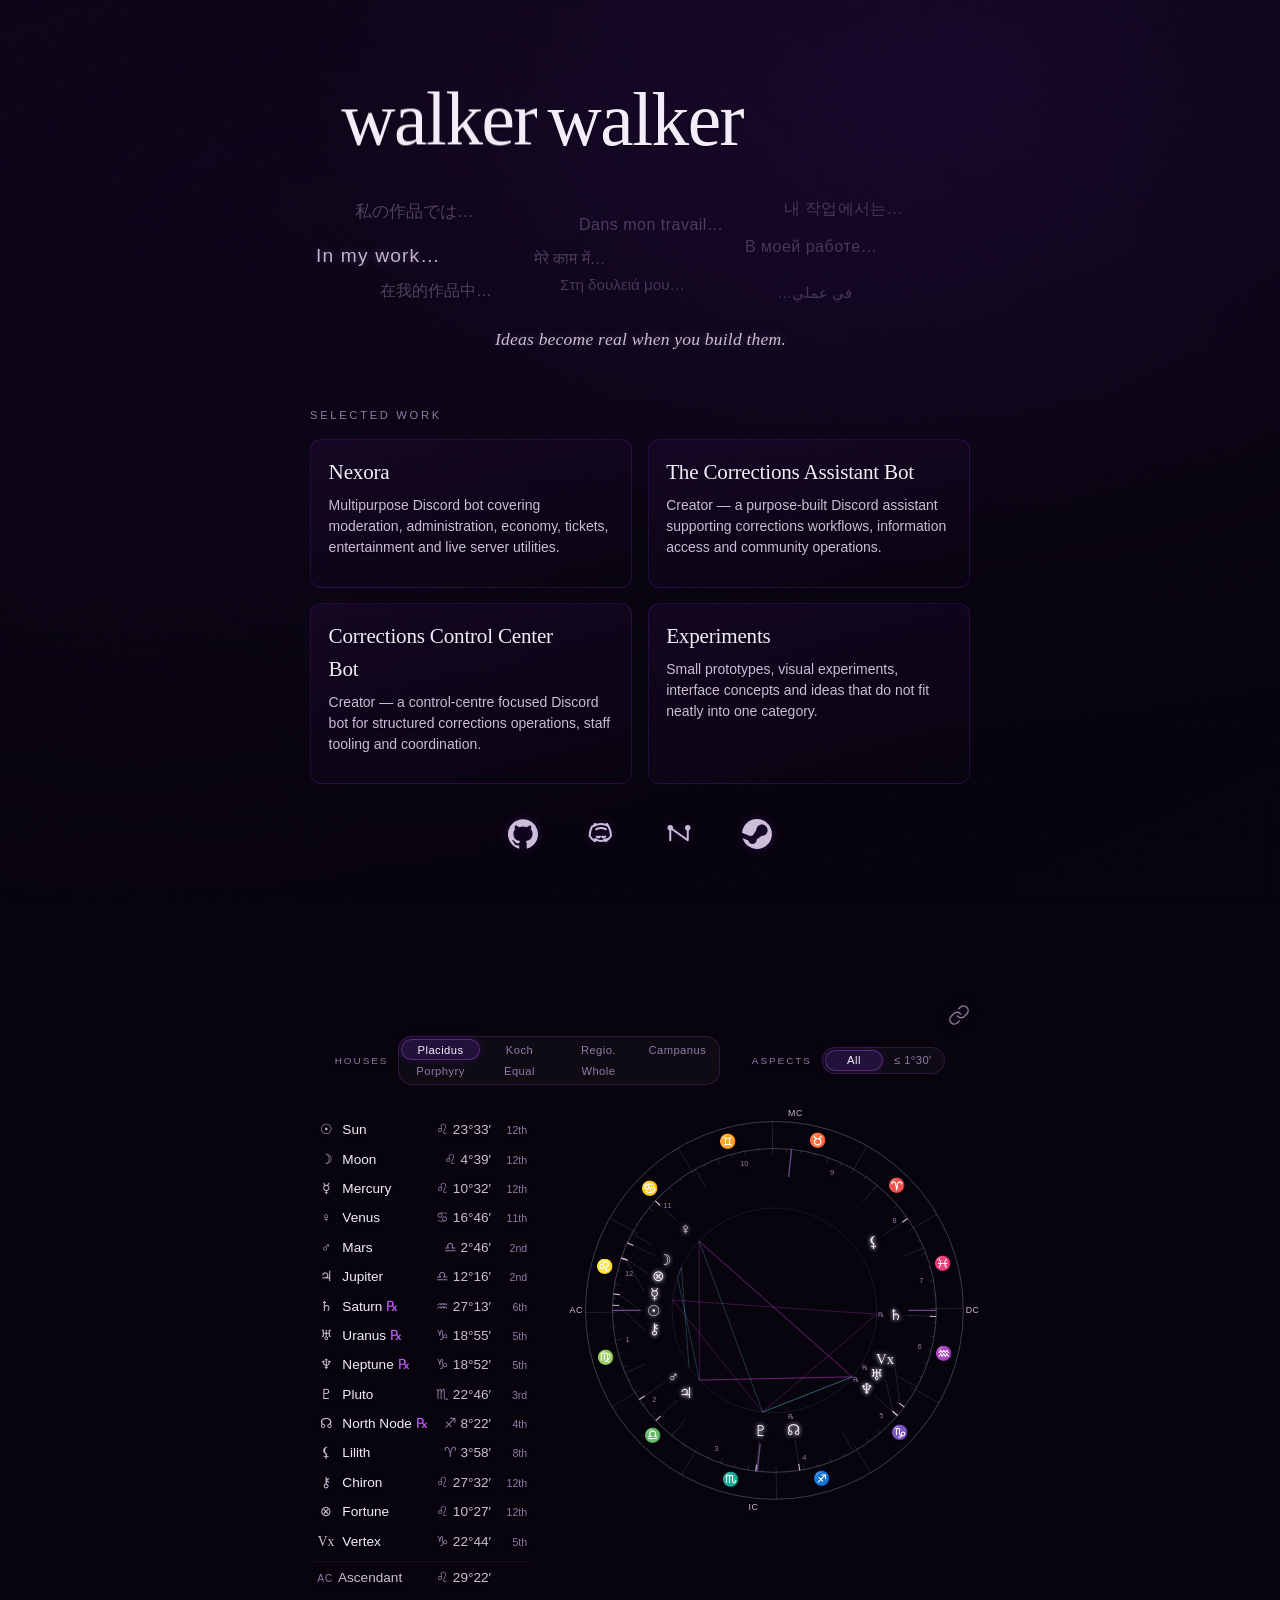
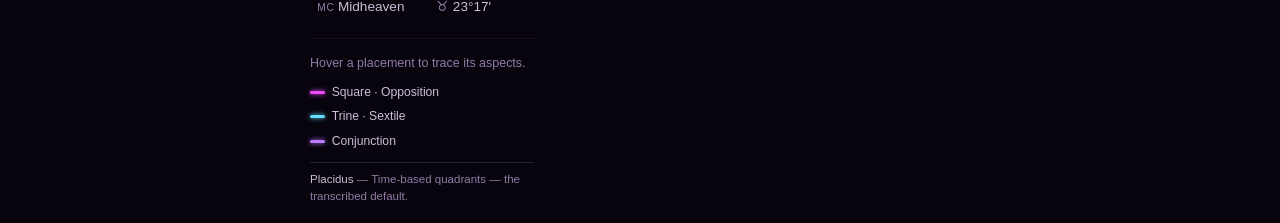
==== index.html @ fb9ac1f2 "Update index.html" ====
<!doctype html>
<html lang="en">
<head>
  <meta charset="utf-8">
  <meta name="viewport" content="width=device-width, initial-scale=1, viewport-fit=cover">
  <title>Blake Walker — Creative Developer</title>
  <meta name="description" content="Blake Walker — Creative Developer. Design, development, 3D and digital experiences.">
  <meta name="color-scheme" content="dark">

  <!-- Open Graph / social preview -->
  <meta property="og:type" content="website">
  <meta property="og:title" content="Blake Walker — Creative Developer">
  <meta property="og:description" content="Design, development, 3D and digital experiences.">
  <meta property="og:url" content="https://xvbigkillerxv.github.io/BlakeWalker.github.io/">

  <link rel="icon" href="data:image/svg+xml,%3Csvg xmlns='http://www.w3.org/2000/svg' viewBox='0 0 32 32'%3E%3Ccircle cx='16' cy='16' r='7' fill='%23d8794c'/%3E%3C/svg%3E">
  <link rel="stylesheet" href="styles.css?v=fd6f2190">
</head>
<body>
  <!-- Blurred looping background. Drop assets/bg.webm + assets/bg.mp4 (+ poster.jpg) in.
       Until then, the CSS oxblood gradient shows through. -->
  <div class="bg" aria-hidden="true">
    <video class="bg__video" autoplay muted loop playsinline preload="auto" poster="assets/poster.jpg">
      <source src="assets/bg.webm" type="video/webm">
      <source src="assets/bg.mp4" type="video/mp4">
    </video>
  </div>
  <div class="bg__scrim" aria-hidden="true"></div>
  <div class="grain" aria-hidden="true"></div>

  <main>
    <div class="screen">
      <header class="hero">
        <h1 class="hero__name reveal" aria-label="Blake Walker — Creative Developer"><span class="spindle" aria-hidden="true"><span class="spindle__track"><span class="spindle__word">blake</span><span class="spindle__word">creative</span><span class="spindle__word">walker</span><span class="spindle__word">blake</span></span></span><span class="spindle__suffix" aria-hidden="true">walker</span></h1>
        <p class="hero__tagline" aria-label="In my work…"><span class="tl tl-en" style="left:1%; top:48px; font-size:1.2rem; letter-spacing:.06em; --o:.95; --d:.2s">In my work…</span><span class="tl" aria-hidden="true" style="left:7%; top:6px; font-size:1.05rem; --o:.5; --d:.55s">私の作品では…</span><span class="tl" aria-hidden="true" style="left:68%; top:42px; font-size:1rem; letter-spacing:.03em; --o:.42; --d:.75s">В моей работе…</span><span class="tl" aria-hidden="true" style="left:11%; top:86px; font-size:1rem; --o:.5; --d:.95s">在我的作品中…</span><span class="tl" aria-hidden="true" style="left:74%; top:4px; font-size:.98rem; letter-spacing:.02em; --o:.4; --d:1.15s">내 작업에서는…</span><span class="tl" aria-hidden="true" dir="rtl" style="left:73%; top:88px; font-size:.95rem; --o:.4; --d:1.35s">في عملي…</span><span class="tl" aria-hidden="true" style="left:42%; top:20px; font-size:1rem; letter-spacing:.03em; --o:.47; --d:1.55s">Dans mon travail…</span><span class="tl" aria-hidden="true" style="left:35%; top:54px; font-size:.98rem; --o:.44; --d:1.75s">मेरे काम में…</span><span class="tl" aria-hidden="true" style="left:39%; top:80px; font-size:.95rem; --o:.42; --d:1.95s">Στη δουλειά μου…</span></p>
        <p class="hero__subtag" id="subtag">Ideas become real when you build them.</p>
      </header>

      <section class="links" id="selected-work" aria-label="Selected projects">
        <p class="links__eyebrow">Selected work</p>
        <div class="links__list" id="links">
          <!-- rendered from links.json (featured), enriched from the GitHub API -->
        </div>
      </section>

      <!-- Link shelf + Discord card, grouped so main's column gap applies to the
           pair rather than falling between them. -->
      <div class="elsewhere">
        <!-- Floating external-link shelf. Icons drift + glow-flicker (desynced per
             icon via nth-child); shelf.js swaps the native tooltip for a
             cursor-anchored leader-line readout. -->
        <nav class="shelf" aria-label="Elsewhere">
          <a class="shelf__link" href="https://github.com/XVBIGKILLERXV" target="_blank" rel="noopener" aria-label="GitHub" data-name="GitHub" data-url="github.com/XVBIGKILLERXV"><svg class="shelf__icon shelf__icon--fill" viewBox="0 0 24 24" aria-hidden="true"><path d="M12 .297c-6.63 0-12 5.373-12 12 0 5.303 3.438 9.8 8.205 11.385.6.113.82-.258.82-.577 0-.285-.01-1.04-.015-2.04-3.338.724-4.042-1.61-4.042-1.61C4.422 18.07 3.633 17.7 3.633 17.7c-1.087-.744.084-.729.084-.729 1.205.084 1.838 1.236 1.838 1.236 1.07 1.835 2.809 1.305 3.495.998.108-.776.417-1.305.76-1.605-2.665-.3-5.466-1.332-5.466-5.93 0-1.31.465-2.38 1.235-3.22-.135-.303-.54-1.523.105-3.176 0 0 1.005-.322 3.3 1.23.96-.267 1.98-.399 3-.405 1.02.006 2.04.138 3 .405 2.28-1.552 3.285-1.23 3.285-1.23.645 1.653.24 2.873.12 3.176.765.84 1.23 1.91 1.23 3.22 0 4.61-2.805 5.625-5.475 5.92.42.36.81 1.096.81 2.22 0 1.606-.015 2.896-.015 3.286 0 .315.21.69.825.57C20.565 22.092 24 17.592 24 12.297c0-6.627-5.373-12-12-12"/></svg></a>
          <a class="shelf__link" href="https://discord.com/users/417191267546562560" target="_blank" rel="noopener" aria-label="Discord" data-name="Discord" data-url="discord.com/users/417191267546562560"><svg class="shelf__icon shelf__icon--stroke" viewBox="0 0 24 24" aria-hidden="true"><path d="M8.2 8.2c2.5-1.2 5.1-1.2 7.6 0M7.2 16.1c3.2 2 6.4 2 9.6 0M8.7 14.1c.8.7 1.6.7 2.4 0M12.9 14.1c.8.7 1.6.7 2.4 0"/><path d="M6 5.8C8 4.4 10 4 12 4s4 .4 6 1.8c1.3 2.5 2 5.1 2 7.8-1.2 1.8-2.6 3.2-4.2 4.2l-1.1-1.5M18 5.8l-1.2-2M6 5.8l1.2-2M8.2 16.3l-1.1 1.5c-1.6-1-3-2.4-4.2-4.2 0-2.7.7-5.3 2-7.8"/></svg></a>
          <a class="shelf__link" href="#selected-work" aria-label="Nexora" data-name="Nexora" data-url="#selected-work"><svg class="shelf__icon shelf__icon--stroke" viewBox="0 0 24 24" aria-hidden="true"><path d="M5 17V7l14 10V7"/><circle cx="5" cy="7" r="1.4"/><circle cx="19" cy="7" r="1.4"/></svg></a>
          <a class="shelf__link" href="https://steamcommunity.com/id/76561199234658717" target="_blank" rel="noopener" aria-label="Steam" data-name="Steam" data-url="steamcommunity.com/id/76561199234658717"><svg class="shelf__icon shelf__icon--fill" viewBox="0 0 24 24" aria-hidden="true"><path d="M11.979 0C5.678 0 .511 4.86.022 11.037l6.432 2.658c.545-.371 1.203-.59 1.912-.59.063 0 .125.004.188.006l2.861-4.142V8.91c0-2.495 2.028-4.524 4.524-4.524 2.494 0 4.524 2.031 4.524 4.527s-2.03 4.525-4.524 4.525h-.105l-4.076 2.911c0 .052.004.105.004.159 0 1.875-1.515 3.396-3.39 3.396-1.635 0-3.016-1.173-3.331-2.727L.436 15.27C1.862 20.307 6.486 24 11.979 24c6.627 0 11.999-5.373 11.999-12S18.605 0 11.979 0z"/></svg></a>
        </nav>

        <!-- Live Discord presence (Lanyard). Stays hidden until the account is
             monitored by Lanyard; see the header of discord.js for the one-time setup. -->
        <section class="presence" id="presence" aria-label="Discord presence">
          <div class="presence__card" id="presence-card">
            <!-- rendered from Lanyard by discord.js -->
          </div>
        </section>
      </div>
    </div>
    <!-- Interactive natal chart -->
    <section class="chart" id="natalchart" aria-label="Natal chart">
      <a class="chart__anchor" href="#natalchart" aria-label="Link to the natal chart">
        <svg viewBox="0 0 24 24" aria-hidden="true"><path d="M10 13a5 5 0 0 0 7.54.54l3-3a5 5 0 0 0-7.07-7.07l-1.72 1.71"/><path d="M14 11a5 5 0 0 0-7.54-.54l-3 3a5 5 0 0 0 7.07 7.07l1.71-1.71"/></svg>
      </a>
      <div class="chart__wrap" id="natal">
        <!-- wheel + placements rendered by natal.js -->
      </div>
    </section>

</main>

  <script src="app.js?v=1c58a4c6"></script>
  <script src="natal.js?v=restored"></script>
  <script src="discord-config.js?v=1"></script>
  <script src="discord.js?v=live-purple-1"></script>
  <script src="shelf.js?v=f6c4e3c4"></script>
</body>
</html>
---- styles.css ----
/* Blake Walker portfolio — purple/black, identity-forward landing page
   Palette matched to Blake Walker's Discord profile: deep purple-black, violet and soft lavender. */

:root {
  --bg-0: #07040d;            /* deepest purple black */
  --bg-1: #10071c;            /* aubergine base */
  --bg-2: #2a0b45;            /* violet highlight for the gradient */
  --ink: #f4edf9;             /* soft white-lavender — primary text */
  --ink-dim: #cdbdd8;         /* muted lavender — secondary */
  --ink-faint: #927ba7;       /* faint — meta */
  --accent: #8b2cff;          /* electric violet — links / hover */
  --accent-soft: #c05cff;     /* bright lavender — secondary accent */
  --hair: rgba(244, 237, 249, 0.13);
  --hair-strong: rgba(244, 237, 249, 0.26);

  /* astro glyph coverage + aspect palette */
  --glyph: "Segoe UI Symbol", "Noto Sans Symbols2", "Apple Symbols", "Segoe UI Emoji", var(--serif);
  --mono: ui-monospace, "Cascadia Code", "Cascadia Mono", "Segoe UI Mono", Consolas, monospace;
  --hard: #ef4cff;   /* square / opposition — magenta */
  --soft: #66d9ff;   /* trine / sextile — electric cyan */
  --conj: #bd7cff;   /* conjunction — lavender */

  --serif: ui-serif, "Iowan Old Style", "Palatino Linotype", Georgia, "Times New Roman", serif;
  --sans: -apple-system, BlinkMacSystemFont, "Segoe UI", Roboto, Helvetica, Arial, sans-serif;

  --maxw: 660px;
  --pad: clamp(1.5rem, 5vw, 3rem);
  --main-gap: clamp(3rem, 12vh, 6.5rem);   /* between the page's major sections */
  --screen-gap: clamp(2.2rem, 6vh, 3.6rem); /* between blocks inside .screen */
  /* Breathing room on BOTH sides of the link shelf — above it to the Selected
     Work grid, below it to the Discord card — so it sits centred between them.
     Used by .elsewhere's gap and its margin-top; keep them derived from this. */
  --shelf-gap: clamp(1.5rem, 3.8vh, 2.25rem);
  --ease: cubic-bezier(0.22, 0.61, 0.36, 1);
}

* { box-sizing: border-box; }

html { -webkit-text-size-adjust: 100%; }

body {
  margin: 0;
  min-height: 100dvh;
  font-family: var(--sans);
  color: var(--ink);
  background: var(--bg-0);
  -webkit-font-smoothing: antialiased;
  text-rendering: optimizeLegibility;
  line-height: 1.55;
}

/* ---- Background: blurred looping video + tinted fallback + scrim ---- */
.bg {
  position: fixed;
  inset: 0;
  z-index: -2;
  overflow: hidden;
  /* Deep purple fallback — this is what shows until a video is dropped in,
     and behind any video whose frame is transparent while loading. */
  background:
    radial-gradient(120% 130% at 72% 8%, var(--bg-2) 0%, transparent 46%),
    linear-gradient(158deg, #160825 0%, var(--bg-1) 52%, var(--bg-0) 100%);
}

.bg__video {
  position: absolute;
  inset: 0;
  width: 100%;
  height: 100%;
  object-fit: cover;
  background: transparent;
  /* Slightly blurred, per the brief; scale hides the soft blur edge. */
  filter: blur(4px) saturate(1.06) contrast(1.02);
  transform: scale(1.09);
  opacity: 0;
  transition: opacity 1.2s var(--ease);
}
.bg__video.is-ready { opacity: 1; }

.bg__scrim {
  position: fixed;
  inset: 0;
  z-index: -1;
  pointer-events: none;
  background:
    radial-gradient(115% 95% at 26% 22%, transparent 0%, rgba(7, 4, 13, 0.70) 100%),
    linear-gradient(185deg, rgba(7, 4, 13, 0.50) 0%, rgba(7, 4, 13, 0.40) 40%, rgba(7, 4, 13, 0.86) 100%);
}

/* Faint film grain for the soft digital texture (self-contained SVG noise). */
.grain {
  position: fixed;
  inset: 0;
  z-index: -1;
  pointer-events: none;
  opacity: 0.05;
  mix-blend-mode: soft-light;
  background-image: url("data:image/svg+xml,%3Csvg xmlns='http://www.w3.org/2000/svg' width='140' height='140'%3E%3Cfilter id='n'%3E%3CfeTurbulence type='fractalNoise' baseFrequency='0.85' numOctaves='2' stitchTiles='stitch'/%3E%3C/filter%3E%3Crect width='100%25' height='100%25' filter='url(%23n)'/%3E%3C/svg%3E");
}

/* ---- Layout ---- */
main {
  position: relative;
  width: 100%;
  padding: 0 var(--pad);
  display: flex;
  flex-direction: column;
  align-items: center;
  gap: var(--main-gap);
  /* Legibility insurance over busy footage — imperceptible over dark footage. */
  text-shadow: 0 1px 2px rgba(5, 2, 10, 0.5);
}
/* A definite width, not shrink-to-fit. .elsewhere is here so the Discord card
   has a width to fill: left to size itself, it resolves to its own min-content
   and a long activity name or display name pushes it past the viewport. */
.screen, .foot, .chart, .tarot, .elsewhere { width: 100%; max-width: var(--maxw); }

/* First screenful: the identity hero, curated links and the shelf/Discord
   pair, vertically centered. */
.screen {
  position: relative;
  min-height: 100dvh;
  display: flex;
  flex-direction: column;
  gap: var(--screen-gap);
  padding: max(var(--pad), env(safe-area-inset-top)) 0 4vh;
}
/* Center the block when there's room; fall back to top-aligned (never clip the
   hero) when the content is taller than the viewport. The bottom `auto` sits on
   the LAST child: on it, the slack falls below the group; on .links it would
   open up between the grid and the shelf and throw the shelf off centre. */
.screen > .hero { margin-top: auto; }
.screen > .elsewhere { margin-bottom: auto; }

/* ---- Identity hero ---- */
.hero__mark {
  display: inline-flex;
  align-items: center;
  gap: 0.6rem;
  margin-bottom: 1.1rem;
  font-family: var(--sans);
  font-size: 0.72rem;
  letter-spacing: 0.26em;
  text-transform: uppercase;
  color: var(--ink-faint);
}
.hero__dot {
  width: 7px;
  height: 7px;
  border-radius: 50%;
  background: var(--accent);
  box-shadow: 0 0 14px 1px rgba(139, 44, 255, 0.7);
}

.hero__name {
  margin: 0;
  font-family: var(--serif);
  font-weight: 500;
  font-size: clamp(2.7rem, 8vw, 4.7rem);
  line-height: 1.0;
  letter-spacing: -0.02em;
  color: var(--ink);
  perspective: 900px;      /* subtle depth for the spindle roll */
  white-space: nowrap;
}

/* Rotating-spindle prefix: data → deni → sylvi → data, with "terminals" fixed.
   The window clips one word; the track rolls vertically; the window width
   tweens between prefixes so the suffix re-tucks smoothly. */
.spindle {
  display: inline-block;
  position: relative;
  overflow: hidden;
  height: 1.5em;                           /* tall enough to fully contain the "y" descender */
  width: 4ch;                              /* JS sets a constant slot width = widest prefix */
  vertical-align: -0.42em;                 /* tuned so the word baseline meets "terminals" */
}
.spindle__suffix {
    display: inline-block;
    margin-left: 0.14em;
}
.spindle__track {
  position: absolute;
  top: 0;
  right: 0;
  display: flex;
  flex-direction: column;
  align-items: flex-end;                   /* right-align: the suffix junction never moves */
  transform: translateY(0);
  transition: transform 0.62s cubic-bezier(0.42, 0.15, 0.16, 1.02);
  will-change: transform;
}
.spindle__track.is-rolling { filter: blur(0.4px); }   /* faint motion blur */
.spindle__word {
  flex: 0 0 auto;
  height: 1.5em;
  line-height: 1.5em;
  white-space: nowrap;
  text-align: right;
}

/* Tagline: a one-time, scattered multilingual "In my work…" fade-in
   (an homage to blackdenim.carrd.co), laid out horizontally in the tagline band. */
.hero__tagline {
  position: relative;
  margin: 1.05rem 0 0;
  height: clamp(7rem, 16vh, 8.2rem);
  max-width: min(100%, 40rem);
  font-weight: 400;
}
.tl {
  position: absolute;
  white-space: nowrap;
  color: var(--ink-faint);
  opacity: 0;
  /* entrance once, then a lazy perpetual drift that starts after it lands */
  animation: tl-in 1.5s var(--ease) both, tl-float var(--fd, 9s) ease-in-out infinite;
  animation-delay: var(--d, 0s), calc(var(--d, 0s) + 1.5s);
  text-shadow: 0 1px 3px rgba(5, 2, 10, 0.6);
  will-change: transform;
}
/* varied drift speeds so the phrases desync into an organic float */
.tl:nth-child(1) { --fd: 9.5s; }
.tl:nth-child(2) { --fd: 11s; }
.tl:nth-child(3) { --fd: 8.5s; }
.tl:nth-child(4) { --fd: 10.5s; }
.tl:nth-child(5) { --fd: 9s; }
.tl:nth-child(6) { --fd: 12s; }
.tl:nth-child(7) { --fd: 8s; }
.tl:nth-child(8) { --fd: 11.5s; }
.tl:nth-child(9) { --fd: 10s; }
@keyframes tl-float {
  0%   { transform: translate3d(0, 0, 0) rotate(0deg); }
  25%  { transform: translate3d(1.5px, -2.5px, 0) rotate(0.3deg); }
  50%  { transform: translate3d(-1px, 1.5px, 0) rotate(-0.25deg); }
  75%  { transform: translate3d(-2px, -1px, 0) rotate(0.2deg); }
  100% { transform: translate3d(0, 0, 0) rotate(0deg); }
}
.tl-en {
  color: var(--ink-dim);
  text-shadow: 0 1px 3px rgba(5, 2, 10, 0.6), 0 0 8px rgba(218, 198, 232, 0.38), 0 0 18px rgba(139, 44, 255, 0.2);
  animation: tl-in 1.5s var(--ease) both, en-flicker 7s ease-in-out infinite, tl-float var(--fd, 9.5s) ease-in-out infinite;
  animation-delay: 0.2s, 2s, 1.7s;
}
/* ever-so-slight glow flicker on the English anchor */
@keyframes en-flicker {
  0%, 100% { opacity: 0.95; text-shadow: 0 1px 3px rgba(5,2,10,.6), 0 0 8px rgba(218,198,232,.38), 0 0 18px rgba(139,44,255,.2); }
  7%  { opacity: 0.87; text-shadow: 0 1px 3px rgba(5,2,10,.6), 0 0 5px rgba(218,198,232,.26), 0 0 12px rgba(139,44,255,.11); }
  8%  { opacity: 0.95; text-shadow: 0 1px 3px rgba(5,2,10,.6), 0 0 8px rgba(218,198,232,.38), 0 0 18px rgba(139,44,255,.2); }
  40% { opacity: 0.96; text-shadow: 0 1px 3px rgba(5,2,10,.6), 0 0 10px rgba(218,198,232,.44), 0 0 22px rgba(139,44,255,.24); }
  42% { opacity: 0.82; text-shadow: 0 1px 3px rgba(5,2,10,.6), 0 0 4px rgba(218,198,232,.2), 0 0 10px rgba(139,44,255,.09); }
  43% { opacity: 0.94; text-shadow: 0 1px 3px rgba(5,2,10,.6), 0 0 8px rgba(218,198,232,.38), 0 0 18px rgba(139,44,255,.2); }
  71% { opacity: 0.96; text-shadow: 0 1px 3px rgba(5,2,10,.6), 0 0 8px rgba(218,198,232,.38), 0 0 18px rgba(139,44,255,.2); }
  72.5% { opacity: 0.88; text-shadow: 0 1px 3px rgba(5,2,10,.6), 0 0 6px rgba(218,198,232,.3), 0 0 14px rgba(139,44,255,.14); }
  74% { opacity: 0.95; text-shadow: 0 1px 3px rgba(5,2,10,.6), 0 0 8px rgba(218,198,232,.38), 0 0 18px rgba(139,44,255,.2); }
}
@keyframes tl-in {
  from { opacity: 0; transform: translateY(9px) scale(0.98); filter: blur(5px); }
  to   { opacity: var(--o, 1); transform: none; filter: blur(0); }
}
@media (prefers-reduced-motion: reduce) {
  .tl { animation: none; opacity: var(--o, 1); transform: none; filter: none; }
}
@media (max-width: 480px) {
  .hero__tagline { height: 7rem; max-width: 23rem; }
  .tl { font-size: 0.9rem !important; }
  .tl-en { font-size: 1.05rem !important; }
}

/* Centered italic sub-tagline in the gap below the multilingual band: one
   random phrase from subtaglines.json, flickering + drifting like .tl-en. */
.hero__subtag {
  margin: 0.15rem 0 0;
  min-height: 1.5em;              /* reserve a line so JS injection doesn't shift layout */
  text-align: center;
  font-family: var(--serif);
  font-style: italic;
  font-size: clamp(0.95rem, 2.6vw, 1.1rem);
  letter-spacing: 0.01em;
  line-height: 1.4;
  color: var(--ink-dim);
}
.subtag__phrase {
  display: inline-block;
  color: var(--ink-dim);
  text-shadow: 0 1px 3px rgba(5, 2, 10, 0.6), 0 0 8px rgba(218, 198, 232, 0.34), 0 0 18px rgba(139, 44, 255, 0.18);
  /* Prefer a single line; when a phrase can't fit, break into balanced lines of
     near-equal length (centered by .hero__subtag) rather than a long+short pair. */
  text-wrap: balance;
  /* entrance once, then perpetual flicker + drift (mirrors the English anchor) */
  animation: tl-in 1.5s var(--ease) both, en-flicker 7s ease-in-out infinite, tl-float 10s ease-in-out infinite;
  animation-delay: 0.4s, 2.2s, 1.9s;
  will-change: transform;
}
/* Word wrapper: keeps a word unbreakable so the line only wraps at real spaces. */
.subtag__word { display: inline-block; white-space: nowrap; }
/* Per-character host for the occasional glitch. inline-block keeps a stable
   box width so a glitched glyph can overlay without nudging its neighbours.
   Shared by the sub-tagline and the multilingual tagline band (.tl-char). */
.subtag__char, .tl-char { display: inline-block; position: relative; }
/* While glitching, hide the real glyph (and its shadow) but keep its width. */
.subtag__char.is-glitch, .tl-char.is-glitch { color: transparent; text-shadow: none; }
/* The glitch glyph itself: absolutely positioned so the line never reflows. */
.subtag__glitch {
  position: absolute;
  left: 50%;
  top: 0;
  transform: translateX(-50%);
  font-family: var(--glyph);   /* astro-symbol coverage */
  font-style: normal;          /* symbols shouldn't inherit the italic slant */
  color: var(--accent-soft);
  text-shadow: 0 0 5px rgba(192, 92, 255, 0.55), 0 0 11px rgba(139, 44, 255, 0.3);
  pointer-events: none;
  animation: subtag-glitch 0.16s steps(2, end) both;
}
@keyframes subtag-glitch {
  0%   { opacity: 0.2;  transform: translateX(-50%) skewX(-8deg); }
  30%  { opacity: 1;    transform: translateX(-53%) translateY(-0.5px) skewX(6deg); }
  60%  { opacity: 0.85; transform: translateX(-47%) translateY(0.5px) skewX(-3deg); }
  100% { opacity: 1;    transform: translateX(-50%) skewX(0deg); }
}
@media (prefers-reduced-motion: reduce) {
  .subtag__phrase { animation: none; }
  .subtag__glitch { display: none; }
}

/* ---- Links (card grid) ---- */
.links__eyebrow {
  font-size: 0.7rem;
  letter-spacing: 0.24em;
  text-transform: uppercase;
  color: var(--ink-faint);
  margin: 0 0 0.9rem;
}

.links__list {
  display: grid;
  grid-template-columns: 1fr;              /* one card per row on narrow screens */
  gap: clamp(0.7rem, 2vw, 0.95rem);
}
/* Two columns once there's room; the grid stretches paired cells to equal
   height, so their bottom "updated" stamps line up across the row. */
@media (min-width: 34rem) {
  .links__list { grid-template-columns: 1fr 1fr; }
}

.link {
  display: flex;
  flex-direction: column;
  align-items: stretch;
  padding: 1rem 1.1rem 0.9rem;
  border: 1px solid rgba(139, 44, 255, 0.18);
  border-radius: 11px;
  background: linear-gradient(165deg, rgba(30, 10, 50, 0.5), rgba(10, 5, 18, 0.58));
  text-decoration: none;
  color: inherit;
  transition: border-color 0.3s var(--ease), background 0.3s var(--ease),
              transform 0.3s var(--ease), box-shadow 0.3s var(--ease);
}
.link:hover,
.link:focus-visible {
  border-color: rgba(139, 44, 255, 0.42);
  background: linear-gradient(165deg, rgba(38, 12, 64, 0.66), rgba(12, 6, 22, 0.72));
  transform: translateY(-2px);
  box-shadow: 0 8px 22px rgba(0, 0, 0, 0.32);
  outline: none;
}
.link:focus-visible { border-color: var(--accent); }

.link__main { min-width: 0; }

.link__title {
  display: inline-flex;
  align-items: center;
  gap: 0.5rem;
  font-family: var(--serif);
  font-weight: 500;
  font-size: clamp(1.12rem, 2.5vw, 1.32rem);
  letter-spacing: -0.01em;
  color: var(--ink);
  transition: color 0.25s var(--ease);
}
.link:hover .link__title,
.link:focus-visible .link__title { color: var(--accent-soft); }

.link__arrow {
  font-family: var(--sans);
  font-size: 0.95em;
  color: var(--ink-faint);
  transform: translateX(-2px);
  opacity: 0;
  transition: transform 0.3s var(--ease), opacity 0.3s var(--ease), color 0.25s var(--ease);
}
.link:hover .link__arrow,
.link:focus-visible .link__arrow {
  opacity: 1;
  transform: translateX(2px);
  color: var(--accent);
}

.link__blurb {
  margin: 0.4rem 0 0;
  font-size: 0.875rem;
  line-height: 1.5;
  color: var(--ink-dim);
}

.link__meta {
  align-self: flex-end;             /* bottom-right stamp… */
  margin-top: auto;                 /* …pinned to the card's base */
  padding-top: 0.9rem;
  font-size: 0.7rem;
  letter-spacing: 0.04em;
  color: var(--ink-faint);
  white-space: nowrap;
  font-variant-numeric: tabular-nums;
  opacity: 0;
  transition: opacity 0.6s var(--ease);
}
.link__meta.is-shown { opacity: 1; }
.link__meta .dot { opacity: 0.5; margin: 0 0.4em; }
.link__meta .star { color: var(--accent-soft); }

/* ---- Current project: the live beacon above the grid ----
   Whichever repo was pushed last, injected by app.js. It takes a row of its own
   and carries an ember outline that breathes on the same irregular rhythm as the
   shelf icons and the chart anchor, so the page has one glow language. */
.link--current {
  grid-column: 1 / -1;
  border-color: rgba(139, 44, 255, 0.42);
  background: linear-gradient(165deg, rgba(43, 13, 72, 0.62), rgba(13, 7, 24, 0.66));
  will-change: box-shadow;
  /* Static floor for the glow. The animation overrides it whenever it runs
     (animations outrank normal declarations, hover included), so this is what
     shows under prefers-reduced-motion, where the global rule kills it. */
  box-shadow: 0 0 18px rgba(139, 44, 255, 0.2), 0 0 40px rgba(139, 44, 255, 0.11), 0 8px 22px rgba(0, 0, 0, 0.3);
}
.link--current:hover,
.link--current:focus-visible {
  border-color: var(--accent);
  box-shadow: 0 0 22px rgba(139, 44, 255, 0.28), 0 0 50px rgba(139, 44, 255, 0.15), 0 8px 22px rgba(0, 0, 0, 0.32);
}

/* The kicker naming what the card is — sized off .links__eyebrow so the two
   read as the same voice, but warm rather than faint. */
.link__kicker {
  display: block;
  margin-bottom: 0.35rem;
  font-size: 0.62rem;
  letter-spacing: 0.24em;
  text-transform: uppercase;
  color: var(--accent-soft);
  opacity: 0.85;
  text-shadow: 0 0 10px rgba(139, 44, 255, 0.35);
}

/* Irregular, like shelf-flicker — a glow that wavers rather than pulsing on a
   metronome. Kept to box-shadow so it never fights the card's hover transform. */
@keyframes ember-breathe {
  0%, 100% { box-shadow: 0 0 15px rgba(139, 44, 255, 0.17), 0 0 34px rgba(139, 44, 255, 0.09), 0 8px 22px rgba(0, 0, 0, 0.3); }
  18%      { box-shadow: 0 0 20px rgba(139, 44, 255, 0.25), 0 0 46px rgba(139, 44, 255, 0.14), 0 8px 22px rgba(0, 0, 0, 0.3); }
  31%      { box-shadow: 0 0 12px rgba(139, 44, 255, 0.13), 0 0 28px rgba(139, 44, 255, 0.07), 0 8px 22px rgba(0, 0, 0, 0.3); }
  54%      { box-shadow: 0 0 22px rgba(139, 44, 255, 0.28), 0 0 52px rgba(139, 44, 255, 0.16), 0 8px 22px rgba(0, 0, 0, 0.3); }
  67%      { box-shadow: 0 0 14px rgba(139, 44, 255, 0.15), 0 0 30px rgba(139, 44, 255, 0.08), 0 8px 22px rgba(0, 0, 0, 0.3); }
  83%      { box-shadow: 0 0 19px rgba(139, 44, 255, 0.23), 0 0 42px rgba(139, 44, 255, 0.13), 0 8px 22px rgba(0, 0, 0, 0.3); }
}

/* ---- Footer ---- */
.foot {
  display: flex;
  align-items: center;
  flex-wrap: wrap;
  gap: 0.4rem 1.4rem;
  font-size: 0.82rem;
  color: var(--ink-faint);
}
.foot a {
  color: var(--ink-dim);
  text-decoration: none;
  border-bottom: 1px solid transparent;
  transition: color 0.25s var(--ease), border-color 0.25s var(--ease);
}
.foot a:hover,
.foot a:focus-visible {
  color: var(--accent-soft);
  border-bottom-color: var(--hair-strong);
  outline: none;
}
.foot__sep { opacity: 0.4; }

/* ================= Natal chart ================= */
.chart {
  position: relative;                         /* anchors .chart__anchor */
  padding-top: clamp(1.5rem, 4vh, 2rem);      /* a band for the permalink handle */
  padding-bottom: 2vh;
  scroll-margin-top: clamp(0.75rem, 3vh, 1.75rem);  /* don't land flush at the top */
}
/* Permalink to #natalchart — the one bit of chrome on an otherwise headless
   section, so keep it faint until hovered. Reuses the shelf's float/flicker
   keyframes for a common visual language; negative delays desync it from them.
   The global reduced-motion rule kills the animation. */
.chart__anchor {
  position: absolute;
  top: 0;
  right: 0;
  display: inline-flex;
  width: clamp(19px, 4.5vw, 22px);
  height: clamp(19px, 4.5vw, 22px);
  color: var(--ink-faint);
  will-change: transform, opacity;
  animation: shelf-float 10.5s ease-in-out infinite, shelf-flicker 8.6s ease-in-out infinite;
  animation-delay: -3.7s, -2.4s;
  transition: color 0.3s var(--ease);
}
.chart__anchor svg {
  width: 100%;
  height: 100%;
  display: block;
  fill: none;
  stroke: currentColor;
  stroke-width: 1.6;
  stroke-linecap: round;
  stroke-linejoin: round;
  filter: drop-shadow(0 0 5px rgba(139, 44, 255, 0.28)) drop-shadow(0 1px 2px rgba(5, 2, 10, 0.5));
  transition: transform 0.3s var(--ease), filter 0.3s var(--ease);
}
.chart__anchor:hover,
.chart__anchor:focus-visible { color: var(--accent-soft); outline: none; }
.chart__anchor:hover svg,
.chart__anchor:focus-visible svg {
  transform: translateY(-2px) scale(1.1);
  filter: drop-shadow(0 0 8px rgba(192, 92, 255, 0.6)) drop-shadow(0 0 16px rgba(139, 44, 255, 0.35));
}
.chart__eyebrow {
  font-size: 0.7rem;
  letter-spacing: 0.24em;
  text-transform: uppercase;
  color: var(--ink-faint);
  margin: 0 0 clamp(1.2rem, 4vh, 2.2rem);
}
.chart__sub { color: rgba(146, 123, 167, 0.7); }

/* Control bar — sits above the two-column wrap so neither column has to give
   up width. Two segmented switches: which house system draws the cusps, and
   whether the wheel shows every aspect or only the tight ones. */
.chart__controls {
  display: flex;
  flex-wrap: wrap;
  align-items: center;
  justify-content: center;
  gap: clamp(0.9rem, 3vw, 2rem);
  margin: 0 0 clamp(1.1rem, 3.5vh, 1.9rem);
}
.ctl { display: flex; align-items: center; gap: 0.6em; }
.ctl__label {
  font-size: 0.62rem;
  letter-spacing: 0.2em;
  text-transform: uppercase;
  color: var(--ink-faint);
  flex: 0 0 auto;
}
.seg {
  --cols: 2;
  position: relative;
  display: grid;
  grid-template-columns: repeat(var(--cols), minmax(0, 1fr));
  padding: 2px;
  border: 1px solid var(--hair);
  border-radius: 999px;
  background: rgba(244, 237, 249, 0.03);
}
/* Once the options wrap to more than one row a pill outline reads wrong. */
.seg[data-many] { --cols: 4; border-radius: 14px; }
.seg__glide {
  position: absolute;
  z-index: 0;
  top: 0;
  left: 0;
  width: 0;
  height: 0;                            /* both set from the live button box */
  border-radius: 999px;
  background: rgba(139, 44, 255, 0.16);
  box-shadow: inset 0 0 0 1px rgba(192, 92, 255, 0.34), 0 0 10px rgba(139, 44, 255, 0.18);
  transition: transform 0.34s var(--ease), width 0.34s var(--ease), height 0.2s var(--ease);
}
.seg__opt {
  position: relative;
  z-index: 1;
  appearance: none;
  border: 0;
  background: none;
  cursor: pointer;
  padding: 0.42em 0.95em;
  font-family: var(--sans);
  font-size: 0.7rem;
  letter-spacing: 0.04em;
  white-space: nowrap;
  color: var(--ink-faint);
  border-radius: 999px;
  transition: color 0.2s var(--ease);
}
.seg__opt:hover { color: var(--ink-dim); }
.seg__opt[aria-checked="true"] { color: var(--ink); }
.seg__opt:focus-visible { outline: none; color: var(--ink); box-shadow: 0 0 0 1px var(--accent-soft); }
@media (prefers-reduced-motion: reduce) { .seg__glide { transition: none; } }
/* Four house names won't sit beside their label on a narrow phone — stack the
   label and tighten the options rather than let the switch run off-screen. */
@media (max-width: 480px) {
  .chart__controls { gap: 0.85rem 1.1rem; }
  .ctl { flex-direction: column; align-items: stretch; gap: 0.45em; }
  .ctl__label { text-align: center; }
  .seg__opt { font-size: 0.64rem; padding: 0.42em 0.72em; }
  .seg[data-many] { --cols: 3; }
}

.chart__wrap {
  position: relative;
  display: flex;
  align-items: flex-start;
  justify-content: center;
  gap: clamp(1.25rem, 4vw, 2.8rem);
}
.chart__aside { flex: 0 0 auto; width: clamp(198px, 34%, 244px); }
.chart__wheelbox { position: relative; flex: 1 1 auto; min-width: 0; max-width: 420px; }
.wheel { display: block; width: 100%; height: auto; overflow: visible; }

/* rings + ticks */
.ring-c { fill: none; stroke: var(--hair-strong); stroke-width: 1; }
.ring-hub { stroke: rgba(244, 237, 249, 0.09); }
.ring-spoke { stroke: var(--hair); stroke-width: 1; }
.ring-mini { stroke: var(--hair); stroke-width: 1; }

/* zodiac signs, tinted by element */
.sign { font-family: var(--glyph); font-size: 15px; }
.sign-fire { fill: #b44cff; }
.sign-earth { fill: #aa8fc2; }
.sign-air { fill: #c9a7e8; }
.sign-water { fill: #73c7e8; }

/* houses */
.cusp { stroke: var(--hair); stroke-width: 1; }
.cusp-axis { stroke: rgba(196, 124, 255, 0.55); stroke-width: 1.4; }
.house-num { font-family: var(--sans); font-size: 8px; fill: var(--ink-faint); }
.axis-label { font-family: var(--sans); font-size: 9.5px; letter-spacing: 0.06em; fill: var(--ink-dim); }

/* planets */
.deg-tick { stroke: var(--ink-dim); stroke-width: 1.2; }
.p-conn { stroke: var(--hair); stroke-width: 1; }
.p-halo { fill: var(--accent-soft); opacity: 0; transition: opacity 0.2s var(--ease); }
.p-glyph { font-family: var(--glyph); font-size: 16px; fill: var(--ink); filter: url(#glow); transition: fill 0.2s var(--ease); }
.p-retro { font-family: var(--glyph); font-size: 8px; fill: var(--ink-faint); }
.planet { cursor: pointer; }
.planet:focus-visible { outline: none; }

/* aspects — hidden by default, majors faintly drawn */
.asp { fill: none; stroke-width: 1; opacity: 0; transition: opacity 0.25s var(--ease), stroke-width 0.2s var(--ease); }
.asp-major { opacity: 0.26; }
.asp-hard { stroke: var(--hard); }
.asp-soft { stroke: var(--soft); }
.asp-conj { stroke: var(--conj); }

/* focus states */
.wheel.is-focused .asp:not(.is-on) { opacity: 0.05; }
.wheel.is-focused .planet:not(.is-on) { opacity: 0.38; }
.asp.is-on { opacity: 0.95; stroke-width: 1.7; filter: url(#glowSoft); }

/* Tight-orb view: everything wider than 1°30′ drops out, and what's left is
   drawn hotter than the default resting state — these are the loud ones. */
.wheel.is-tight .asp { opacity: 0; }
/* Needed because .wheel.is-focused .asp:not(.is-on) scores a class higher than
   the plain hide rule above — without this the wide aspects creep back on hover. */
.wheel.is-tight.is-focused .asp:not(.asp-tight) { opacity: 0; }
.wheel.is-tight .asp-tight { opacity: 0.6; stroke-width: 1.3; }
.wheel.is-tight.is-focused .asp-tight:not(.is-on) { opacity: 0.13; }
.wheel.is-tight .asp-tight.is-on { opacity: 1; stroke-width: 1.9; filter: url(#glowSoft); }
.planet.is-on .p-halo { opacity: 0.16; }
.planet.is-on .p-glyph,
.planet:focus-visible .p-glyph { filter: url(#glowSoft); }
.planet:focus-visible .p-halo { opacity: 0.12; }

/* aspect detail — sits in the left column below the placements, so the wheel is never covered */
.chart__detail {
  margin-top: 1.05rem;
  padding-top: 0.95rem;
  border-top: 1px solid var(--hair);
  min-height: 9.5rem;
  text-shadow: none;
}
.chart__detail strong { font-family: var(--serif); font-weight: 500; font-size: 1.06rem; color: var(--ink); }
.chart__detail .pl-r { color: var(--accent-soft); }
.cd-hint { margin: 0 0 0.6rem; font-size: 0.78rem; color: var(--ink-faint); }
.cd-legend { list-style: none; margin: 0; padding: 0; display: grid; gap: 0.34rem; }
.cd-legend li { display: flex; align-items: center; gap: 0.55em; font-size: 0.76rem; color: var(--ink-dim); }
.cd-sw { width: 15px; height: 3px; border-radius: 2px; flex: 0 0 auto; background: currentColor; box-shadow: 0 0 5px currentColor; }
.cd-note {
  margin: 0.7rem 0 0;
  padding-top: 0.55rem;
  border-top: 1px solid var(--hair);
  font-size: 0.72rem;
  line-height: 1.45;
  color: var(--ink-faint);
}
.cd-note strong { font-family: var(--sans); font-weight: 500; font-size: 0.72rem; color: var(--ink-dim); }
.cd-note--on { border-top: 0; padding-top: 0.15rem; margin-top: 0.3rem; color: var(--accent-soft); }
.tip-pos { display: block; margin-top: 0.12rem; font-size: 0.74rem; letter-spacing: 0.02em; color: var(--ink-dim); }
.tip-asps { list-style: none; margin: 0.6rem 0 0; padding: 0.55rem 0 0; border-top: 1px solid var(--hair); display: grid; gap: 0.26rem; }
.tip-asps li { font-size: 0.78rem; color: var(--ink-dim); display: flex; align-items: baseline; gap: 0.45em; }
.tip-asp { font-family: var(--glyph); width: 1em; text-align: center; flex: 0 0 auto; }
.tip-name { flex: 1 1 auto; }
.tip-hard { color: var(--hard); }
.tip-soft { color: var(--soft); }
.tip-conj { color: var(--conj); }
.tip-orb { margin-left: auto; color: var(--ink-faint); font-variant-numeric: tabular-nums; white-space: nowrap; }
/* An aspect inside 1°30′ reads as exact — mark its orb even in the "All" view. */
.tip-is-tight .tip-orb { color: var(--accent-soft); }
.tip-is-tight .tip-name { color: var(--ink); }

/* placements list (the <ul> itself) */
.chart__list { list-style: none; margin: 0; padding: 0; }
.chart__list li {
  display: flex;
  align-items: baseline;
  gap: 0.55em;
  padding: 0.26rem 0.45rem;
  border-radius: 7px;
  font-size: 0.85rem;
  cursor: default;
  transition: background 0.2s var(--ease);
}
.chart__list li:hover,
.chart__list li.is-on { background: rgba(244, 237, 249, 0.06); }
.chart__list li:focus-visible { outline: none; background: rgba(244, 237, 249, 0.06); }
.pl-glyph { font-family: var(--glyph); width: 1.3em; text-align: center; color: var(--ink-dim); flex: 0 0 auto; }
.pl-name { color: var(--ink); flex: 1 1 auto; }
.pl-r { color: var(--accent-soft); font-family: var(--glyph); }
.pl-pos { color: var(--ink-dim); font-variant-numeric: tabular-nums; white-space: nowrap; }
.pl-sg { font-family: var(--glyph); color: var(--ink-faint); }

/* keep every astro glyph monochrome (no emoji tiles) where the browser supports it */
.sign, .p-glyph, .p-retro, .pl-glyph, .pl-sg, .tip-asp, .chart__tip strong { font-variant-emoji: text; }
.pl-house { color: var(--ink-faint); font-size: 0.78em; min-width: 2.7em; text-align: right; flex: 0 0 auto; }
/* Flashes when a house-system change actually moves a placement. */
.pl-house--moved { animation: house-moved 1.5s var(--ease) 1; }
@keyframes house-moved {
  0%, 55% { color: var(--accent-soft); text-shadow: 0 0 8px rgba(139, 44, 255, 0.5); }
  100% { color: var(--ink-faint); text-shadow: none; }
}
/* Cusps + house numbers fade back in when the system is swapped. */
.w-cusps.is-swapping { animation: cusp-swap 0.42s var(--ease) 1; }
@keyframes cusp-swap { from { opacity: 0; } to { opacity: 1; } }
@media (prefers-reduced-motion: reduce) {
  .pl-house--moved, .w-cusps.is-swapping { animation: none; }
}
/* angle rows (Ascendant / Midheaven) */
.pl-abbr { font-family: var(--sans); font-size: 0.64rem; letter-spacing: 0.07em; color: var(--ink-faint); }
.pl-angle .pl-name { color: var(--ink-dim); }
.pl-groupsep { margin-top: 0.35rem; padding-top: 0.55rem; border-top: 1px solid var(--hair); }
/* interactive AC/MC labels on the wheel */
.axis-label[data-body="asc"], .axis-label[data-body="mc"] { cursor: pointer; }
.axis-label { transition: fill 0.2s var(--ease); }
.axis-label.is-on { fill: var(--accent-soft); }
.axis-label:focus-visible { outline: none; }
.wheel.is-focused .axis-label:not(.is-on) { opacity: 0.4; }

@media (max-width: 640px) {
  .chart__wrap { flex-direction: column-reverse; align-items: center; }
  .chart__aside { width: 100%; max-width: 400px; }
}

/* ================= Tarot ================= */
/* Ends the page, so it carries the tail the shelf used to. */
.tarot { padding-bottom: 7vh; }
.tarot__deck { display: flex; flex-direction: column; gap: clamp(1.4rem, 4vw, 2.2rem); }
.tarot__featured { display: flex; flex-direction: column; align-items: center; gap: 0.95rem; }
.sig-row { display: flex; align-items: center; justify-content: center; gap: clamp(0.25rem, 1.5vw, 1rem); }
.sig-diagram { width: clamp(128px, 22vw, 190px); height: auto; overflow: visible; flex: 0 1 auto; }
.sig-line { stroke: var(--hair-strong); stroke-width: 0.75; }
.sig-node { fill: var(--accent-soft); }
.sig-tick { fill: var(--ink-faint); }
.sig-label { fill: var(--ink-faint); font-family: var(--mono); font-size: 7.5px; letter-spacing: 0.5px; text-transform: uppercase; }
.sig-val { fill: var(--ink-dim); font-family: var(--mono); font-size: 9px; }
.sig-caption { margin: 0; font-family: var(--mono); font-size: 0.62rem; letter-spacing: 0.03em; color: var(--ink-faint); text-align: center; text-shadow: none; }
@media (max-width: 640px) { .sig-diagram { display: none; } }
.tarot__group-label { font-size: 0.66rem; letter-spacing: 0.2em; text-transform: uppercase; color: var(--ink-faint); margin: 0 0 0.85rem; text-align: center; }
.tarot__grid { display: flex; flex-wrap: wrap; justify-content: center; gap: clamp(0.55rem, 1.6vw, 0.85rem); }

.tcard {
  --w: 104px; --suit: var(--accent-soft);
  width: var(--w); height: calc(var(--w) * 1.6);
  padding: 0; border: 0; background: none; font: inherit;
  perspective: 900px; cursor: pointer; text-shadow: none; flex: 0 0 auto;
}
.tcard--featured { --w: 156px; }
.tarot__grid .tcard { --w: 89px; }
.tcard[data-suit="wands"] { --suit: var(--hard); }
.tcard[data-suit="cups"] { --suit: var(--soft); }
.tcard[data-suit="swords"] { --suit: #c9c6dc; }
.tcard[data-suit="pentacles"] { --suit: var(--conj); }

.tcard__inner { position: relative; display: block; width: 100%; height: 100%; transform-style: preserve-3d; transition: transform 0.7s var(--ease); }
.tcard:hover .tcard__inner, .tcard:focus-visible .tcard__inner { transform: translateY(-4px); }
.tcard.is-flipped .tcard__inner { transform: rotateY(180deg); }
.tcard:focus-visible { outline: none; }

.tcard__face {
  position: absolute; inset: 0;
  backface-visibility: hidden; -webkit-backface-visibility: hidden;
  display: flex; flex-direction: column; align-items: center;
  padding: 0.6rem 0.5rem; text-align: center; overflow: hidden;
  border-radius: 10px;
  border: 1px solid rgba(139, 44, 255, 0.28);
  background: linear-gradient(165deg, rgba(30, 10, 50, 0.9), rgba(10, 5, 18, 0.94));
  box-shadow: 0 6px 20px rgba(0, 0, 0, 0.38), inset 0 0 20px rgba(139, 44, 255, 0.05);
}
.tcard--featured .tcard__face {
  padding: 0.75rem 0.6rem;
  border-color: rgba(196, 124, 255, 0.5);
  box-shadow: 0 0 22px rgba(139, 44, 255, 0.18), 0 8px 26px rgba(0, 0, 0, 0.45), inset 0 0 26px rgba(139, 44, 255, 0.09);
}

.tcard__kicker { position: absolute; top: 0.5rem; left: 0; right: 0; font-size: 0.54rem; letter-spacing: 0.22em; text-transform: uppercase; color: var(--accent); }
.tcard__num { font-family: var(--serif); font-size: 0.72rem; letter-spacing: 0.14em; color: var(--suit); }
.tcard--featured .tcard__num { margin-top: 0.5rem; font-size: 0.82rem; }
.tcard__emblem { flex: 1 1 auto; display: flex; align-items: center; justify-content: center; min-height: 0; }
.tcard__glyph { font-family: var(--glyph); font-size: 1.8rem; color: var(--ink); text-shadow: 0 0 7px rgba(139, 44, 255, 0.4); }
.tcard__abbr { font-family: var(--sans); font-size: 1.15rem; letter-spacing: 0.04em; color: var(--ink); }
.tcard--featured .tcard__glyph { font-size: 2.4rem; }
.tcard__name { font-family: var(--serif); font-size: 0.72rem; line-height: 1.12; color: var(--ink); }
.tcard--featured .tcard__name { font-size: 0.98rem; }
.tcard__tag { margin-top: 0.24rem; font-size: 0.52rem; letter-spacing: 0.06em; text-transform: uppercase; color: var(--ink-faint); }
.tcard--featured .tcard__tag { font-size: 0.56rem; }

/* suit emblems (colour-coded by element) */
.suit { width: 46%; height: auto; overflow: visible; color: var(--suit); }
.suit .sk { stroke: currentColor; stroke-width: 1.8; fill: none; stroke-linecap: round; stroke-linejoin: round; }
.suit .sf { fill: currentColor; }

/* featured wands */
.wands { width: 58%; height: auto; overflow: visible; }
.wand { stroke: var(--accent-soft); stroke-width: 2.4; stroke-linecap: round; opacity: 0.6; }
.wand--lead { stroke: var(--ink); opacity: 1; stroke-width: 3; }

.tcard__back { transform: rotateY(180deg); justify-content: center; gap: 0.35rem; padding: 0.55rem 0.45rem; }
.tcard__kw { font-size: 0.55rem; letter-spacing: 0.02em; color: var(--suit); line-height: 1.3; }
.tcard__meaning { margin: 0; font-size: 0.6rem; line-height: 1.36; color: var(--ink-dim); }
.tcard--featured .tcard__back { padding: 0.7rem 0.6rem; }
.tcard--featured .tcard__kw { font-size: 0.64rem; }
.tcard--featured .tcard__meaning { font-size: 0.73rem; line-height: 1.42; }

@media (prefers-reduced-motion: reduce) { .tcard__inner { transition: none; } }
@media (max-width: 480px) {
  .tarot__grid { justify-content: center; }
  .tcard--featured { --w: 138px; }
  .tarot__grid .tcard { --w: 84px; }
}

/* ================= Discord presence (Lanyard) ================= */
/* Hidden until live data arrives, mirroring the page's silent degradation. */
/* width:100% keeps this from shrink-to-fitting around the card's min-content —
   see the note on the .screen/.elsewhere width rule. */
.presence { display: none; width: 100%; }
.presence.is-live { display: block; }

.presence__card {
  display: flex;
  align-items: center;
  gap: clamp(0.9rem, 3vw, 1.3rem);
  max-width: 52rem;
  margin-inline: auto;      /* .presence is full-width now; keep the card centred */
  padding: 1rem 1.15rem;
  border-radius: 18px;
  border: 1px solid rgba(139, 44, 255, 0.28);
  background: linear-gradient(165deg, rgba(30, 10, 50, 0.9), rgba(10, 5, 18, 0.94));
  box-shadow: 0 6px 20px rgba(0, 0, 0, 0.38), inset 0 0 20px rgba(139, 44, 255, 0.05);
  text-shadow: none;
}

/* avatar + status dot + decoration ring */
.presence__avatar { position: relative; flex: 0 0 auto; width: 56px; height: 56px; }
.presence__pfp {
  width: 56px; height: 56px;
  border-radius: 50%;
  object-fit: cover;
  display: block;
  border: 1px solid var(--hair-strong);
  background: var(--bg-1);
}
.presence__deco {
  position: absolute;
  top: -12%; left: -12%;
  width: 124%; height: 124%;
  pointer-events: none;
}
.presence__dot {
  position: absolute;
  right: -1px; bottom: -1px;
  width: 15px; height: 15px;
  border-radius: 50%;
  border: 2.5px solid #0c0713;   /* punch-out ring against the card */
  background: var(--ink-faint);
}
.presence__dot[data-status="online"]  { background: #72d68c; }
.presence__dot[data-status="idle"]    { background: var(--conj); }
.presence__dot[data-status="dnd"]     { background: #ff4f9a; }
.presence__dot[data-status="offline"] { background: var(--ink-faint); }
/* a slow ripple while the account is actively online/idle/dnd */
.presence__dot.is-live::after {
  content: "";
  position: absolute;
  inset: 0;
  border-radius: 50%;
  background: inherit;
  animation: presence-pulse 2.4s var(--ease) infinite;
}
@keyframes presence-pulse {
  0%   { transform: scale(1);   opacity: 0.5; }
  70%  { transform: scale(2.1); opacity: 0; }
  100% { transform: scale(2.1); opacity: 0; }
}

/* identity row */
.presence__body { min-width: 0; flex: 1 1 auto; }
/* Names and custom statuses are arbitrary user text, and a single long token
   would otherwise reach out past the card. `anywhere` rather than `break-word`
   is deliberate: only `anywhere` shrinks min-content, which is what actually
   drives the overflow here. (The activity lines instead clip via nowrap +
   text-overflow, so they need no wrapping.) */
.presence__name, .presence__user, .presence__custom, .presence__status { overflow-wrap: anywhere; }
.presence__idrow { display: flex; align-items: baseline; flex-wrap: wrap; gap: 0.35rem 0.55rem; }
.presence__name {
  font-family: var(--serif);
  font-weight: 500;
  font-size: clamp(1.05rem, 2.6vw, 1.22rem);
  letter-spacing: -0.01em;
  color: var(--ink);
}
.presence__tag {
  display: inline-flex;
  align-items: center;
  gap: 0.3em;
  padding: 0.06rem 0.42rem;
  font-size: 0.62rem;
  letter-spacing: 0.05em;
  border-radius: 5px;
  border: 1px solid var(--hair-strong);
  background: rgba(244, 237, 249, 0.05);
  color: var(--ink-dim);
}
.presence__tag-badge { width: 0.9em; height: 0.9em; }
.presence__user { font-size: 0.78rem; color: var(--ink-faint); }

/* custom status line */
.presence__custom {
  margin: 0.32rem 0 0;
  font-size: 0.82rem;
  color: var(--ink-dim);
  display: flex;
  align-items: center;
  gap: 0.35em;
}
.presence__emoji { width: 1.15em; height: 1.15em; vertical-align: -0.15em; flex: 0 0 auto; }

/* bare status word (shown when there's no activity) */
.presence__status { margin: 0.32rem 0 0; font-size: 0.82rem; color: var(--ink-dim); }

/* activity / Spotify block */
.presence__act {
  display: flex;
  align-items: center;
  gap: 0.7rem;
  margin-top: 0.55rem;
}
.presence__act-img {
  width: 42px; height: 42px;
  border-radius: 7px;
  object-fit: cover;
  flex: 0 0 auto;
  border: 1px solid var(--hair);
  background: var(--bg-1);
}
.presence__act-txt { min-width: 0; display: flex; flex-direction: column; gap: 0.04rem; }
.presence__act-name {
  font-size: 0.82rem;
  color: var(--ink);
  white-space: nowrap; overflow: hidden; text-overflow: ellipsis;
}
.presence__verb { color: var(--accent-soft); }
.presence__act-detail,
.presence__act-state {
  font-size: 0.76rem;
  color: var(--ink-dim);
  white-space: nowrap; overflow: hidden; text-overflow: ellipsis;
}
.presence__act-state { color: var(--ink-faint); }

/* Spotify progress bar */
.presence__bar {
  margin-top: 0.4rem;
  height: 3px;
  border-radius: 2px;
  background: rgba(244, 237, 249, 0.12);
  overflow: hidden;
}
.presence__bar-fill {
  display: block;
  height: 100%;
  width: 0;
  background: linear-gradient(90deg, var(--accent), var(--accent-soft));
  transition: width 1s linear;
}

@media (prefers-reduced-motion: reduce) {
  .presence__bar-fill { transition: none; }
}
@media (max-width: 480px) {
  .presence__card { padding: 0.85rem 0.9rem; }
  .presence__avatar, .presence__pfp { width: 48px; height: 48px; }
}

/* ================= External-link shelf ================= */
/* Sits directly above the Discord card inside .elsewhere, which owns the
   spacing on every side; the shelf itself adds none. */
.elsewhere {
  display: flex;
  flex-direction: column;
  align-items: center;
  gap: var(--shelf-gap);                 /* shelf -> card */
  /* shelf <- grid: cancel .screen's gap and re-add --shelf-gap. Same value
     either side => the shelf sits centred between the grid and the card. */
  margin-top: calc(var(--shelf-gap) - var(--screen-gap));
}
.shelf {
  display: flex;
  flex-wrap: wrap;
  justify-content: center;
  align-items: center;
  gap: clamp(1.5rem, 6vw, 3rem);
}
/* Seven icons need less air than six did. At 375px the row came to 327.75px
   against a 327px column — over by a hair, which drops the last icon onto a
   line of its own and reads as a mistake rather than a wrap. Narrow screens
   only; the gap above 416px is untouched. */
@media (max-width: 26rem) {
  .shelf { gap: clamp(0.8rem, 4.2vw, 1.5rem); }
}

.shelf__link {
  /* Per-icon float + flicker timing is set by :nth-child below, so no two
     glow-flicker in unison (nor with the tagline band). */
  --gd: 9s;    /* float duration  */
  --ff: 7s;    /* flicker duration */
  display: inline-flex;
  width: clamp(26px, 7vw, 30px);
  height: clamp(26px, 7vw, 30px);
  color: var(--ink-dim);
  will-change: transform, opacity;
  animation: shelf-float var(--gd) ease-in-out infinite, shelf-flicker var(--ff) ease-in-out infinite;
  animation-delay: var(--fd1, 0s), var(--fd2, 0s);
  transition: color 0.3s var(--ease);
}
.shelf__link:hover,
.shelf__link:focus-visible { color: var(--accent-soft); outline: none; }

/* The icon carries the faint glow (and the hover lift) so it never fights the
   float animation, which owns the link's transform. */
.shelf__icon {
  width: 100%;
  height: 100%;
  display: block;
  filter: drop-shadow(0 0 5px rgba(139, 44, 255, 0.28)) drop-shadow(0 1px 2px rgba(5, 2, 10, 0.5));
  transition: transform 0.3s var(--ease), filter 0.3s var(--ease);
}
.shelf__icon--fill { fill: currentColor; }
.shelf__icon--stroke { fill: none; stroke: currentColor; stroke-width: 1.6; stroke-linecap: round; stroke-linejoin: round; }
.shelf__link:hover .shelf__icon,
.shelf__link:focus-visible .shelf__icon {
  transform: translateY(-3px) scale(1.1);
  filter: drop-shadow(0 0 8px rgba(192, 92, 255, 0.6)) drop-shadow(0 0 16px rgba(139, 44, 255, 0.35));
}

/* desynced timings — non-harmonic durations + offset phases */
.shelf__link:nth-child(1) { --gd: 9.5s;  --ff: 6.3s; --fd1: -1.2s; --fd2: -0.4s; }
.shelf__link:nth-child(2) { --gd: 11s;   --ff: 7.7s; --fd1: -4.6s; --fd2: -3.1s; }
.shelf__link:nth-child(3) { --gd: 8.5s;  --ff: 9.1s; --fd1: -2.3s; --fd2: -6.2s; }
.shelf__link:nth-child(4) { --gd: 12s;   --ff: 6.9s; --fd1: -7.1s; --fd2: -1.9s; }
.shelf__link:nth-child(5) { --gd: 10s;   --ff: 8.3s; --fd1: -5.4s; --fd2: -4.7s; }
.shelf__link:nth-child(6) { --gd: 10.7s; --ff: 7.2s; --fd1: -3.8s; --fd2: -8.5s; }
.shelf__link:nth-child(7) { --gd: 9.2s;  --ff: 8.8s; --fd1: -6.5s; --fd2: -2.6s; }

@keyframes shelf-float {
  0%   { transform: translate3d(0, 0, 0) rotate(0deg); }
  25%  { transform: translate3d(1.5px, -3px, 0) rotate(0.4deg); }
  50%  { transform: translate3d(-1px, 2px, 0) rotate(-0.3deg); }
  75%  { transform: translate3d(-2px, -1.5px, 0) rotate(0.25deg); }
  100% { transform: translate3d(0, 0, 0) rotate(0deg); }
}
@keyframes shelf-flicker {
  0%, 100% { opacity: 0.9; }
  8%   { opacity: 0.6; }
  9%   { opacity: 0.9; }
  42%  { opacity: 0.96; }
  44%  { opacity: 0.68; }
  46%  { opacity: 0.9; }
  72%  { opacity: 0.85; }
  73.5%{ opacity: 0.66; }
  75%  { opacity: 0.9; }
}

/* Cursor-anchored leader-line readout (replaces the native tooltip), styled to
   the tarot signature diagram: thin line → node → monospace name + URL. */
.shelf-tip {
  position: fixed;
  inset: 0;
  width: 100%;
  height: 100%;
  pointer-events: none;
  z-index: 60;
  overflow: visible;
  opacity: 0;
  transition: opacity 0.18s var(--ease);
}
.shelf-tip.is-on { opacity: 1; }
.shelf-tip__line { stroke: var(--hair-strong); stroke-width: 1; }
.shelf-tip__line, .shelf-tip__node { filter: drop-shadow(0 0 4px rgba(139, 44, 255, 0.35)); }
.shelf-tip__node { fill: var(--accent-soft); }
.shelf-tip__tick { fill: var(--ink-faint); }
.shelf-tip__name, .shelf-tip__url {
  font-family: var(--mono);
  paint-order: stroke;               /* dark halo so the text reads over footage */
  stroke: rgba(5, 2, 10, 0.66);
  stroke-width: 2.6px;
  stroke-linejoin: round;
}
.shelf-tip__name { font-size: 11px; fill: var(--ink-dim); }
.shelf-tip__url  { font-size: 8.5px; fill: var(--ink-faint); letter-spacing: 0.02em; }

/* ---- Entrance motion ---- */
.reveal {
  opacity: 0;
  transform: translateY(14px);
  animation: rise 0.9s var(--ease) forwards;
}
.reveal:nth-child(1) { animation-delay: 0.05s; }
.reveal:nth-child(2) { animation-delay: 0.16s; }
.reveal:nth-child(3) { animation-delay: 0.27s; }
/* app.js stamps --rise-delay per card as it builds them, so the ladder holds for
   any number of cards and prepending the current-project card doesn't renumber
   (and so restart) the ones already on screen. */
.links .link {
  opacity: 0;
  transform: translateY(10px);
  animation: rise 0.7s var(--ease) forwards;
  animation-delay: var(--rise-delay, 0.3s);
}
/* The current-project card rides its ember glow on top of the same rise. This
   has to sit after the rule above and match its specificity: `animation` is a
   shorthand, so .links .link would otherwise reset the pair back to rise alone.
   The glow's delay is negative so it is already mid-cycle when the card lands,
   rather than igniting on arrival. */
.links .link--current {
  animation: rise 0.7s var(--ease) forwards, ember-breathe 9.4s ease-in-out infinite;
  animation-delay: var(--rise-delay, 0.22s), -2.6s;
}

@keyframes rise {
  to { opacity: 1; transform: none; }
}

/* ---- Reduced motion: kill the video + all entrance motion ---- */
@media (prefers-reduced-motion: reduce) {
  .bg__video { display: none; }
  .bg__video, .reveal, .links .link, .link__arrow, * {
    animation: none !important;
    transition: none !important;
  }
  .reveal, .links .link { opacity: 1; transform: none; }
  .link__meta { opacity: 1; }
}

/* ---- Small screens ---- */
@media (max-width: 480px) {
  /* Override the token, not `gap` itself — .elsewhere's negative margin is
     derived from --main-gap and would over-pull into the grid otherwise. */
  main { justify-content: flex-end; padding-bottom: calc(var(--pad) + env(safe-area-inset-bottom)); --main-gap: 2rem; }
}


/* ================================================================
   Blake Walker Discord-profile palette — final surface overrides
   Deep purple-black base, neon violet accents, soft lavender text.
   ================================================================ */
:root {
  --discord-bg: #07040d;
  --discord-panel: #12071f;
  --discord-panel-2: #1b0a2e;
  --discord-violet: #8b2cff;
  --discord-violet-bright: #c05cff;
  --discord-magenta: #ef4cff;
  --discord-lavender: #cdbdd8;
  --discord-white: #f4edf9;
}

body { background-color: var(--discord-bg); }
.bg {
  background:
    radial-gradient(115% 125% at 76% 8%, rgba(139,44,255,.22) 0%, transparent 45%),
    radial-gradient(90% 100% at 8% 88%, rgba(68,18,112,.18) 0%, transparent 52%),
    linear-gradient(158deg, #160825 0%, #10071c 52%, #07040d 100%);
}
.bg__scrim {
  background:
    radial-gradient(115% 95% at 26% 22%, transparent 0%, rgba(7,4,13,.62) 100%),
    linear-gradient(185deg, rgba(7,4,13,.42) 0%, rgba(7,4,13,.34) 40%, rgba(7,4,13,.84) 100%);
}

/* Make floating icon and card glow read like the Discord profile rather than orange. */
.shelf__link:hover,
.shelf__link:focus-visible,
.chart__anchor:hover,
.chart__anchor:focus-visible {
  filter: drop-shadow(0 0 8px rgba(192,92,255,.52));
}

/* Discord presence panel */
.discord,
.discord-card,
.presence-card {
  background: linear-gradient(145deg, rgba(27,10,46,.90), rgba(10,5,18,.94));
  border-color: rgba(192,92,255,.30);
  box-shadow: 0 16px 50px rgba(0,0,0,.30), inset 0 1px 0 rgba(244,237,249,.035);
}

/* Selection and focus states across the entire experience. */
::selection { background: rgba(139,44,255,.38); color: #fff; }
:focus-visible { outline-color: rgba(192,92,255,.74); }


/* Blake natal purple refinements */
.chart {
  border-top-color: rgba(181, 76, 255, 0.14);
}
.chart__anchor {
  color: rgba(184, 169, 195, 0.72);
}
.chart__anchor:hover,
.chart__anchor:focus-visible {
  color: #B54CFF;
}
.chart__controls .segmented,
.chart__controls .seg {
  border-color: rgba(181, 76, 255, 0.20);
}
.chart__controls .seg.is-on,
.chart__controls .seg[aria-pressed="true"] {
  border-color: rgba(181, 76, 255, 0.52);
  box-shadow: 0 0 18px rgba(139, 44, 255, 0.18);
}
.chart__detail,
.chart__list li {
  border-color: rgba(181, 76, 255, 0.12);
}


/* Discord presence setup state */
.presence__setup {
  width: 100%;
  display: flex;
  flex-direction: column;
  gap: 0.35rem;
  color: var(--ink);
}
.presence__setup strong {
  font-size: 1rem;
  color: var(--accent-soft);
}
.presence__setup span {
  color: var(--ink-dim);
  font-size: 0.82rem;
}
.presence__setup code {
  color: #d9c7ff;
  background: rgba(139, 44, 255, 0.12);
  border: 1px solid rgba(139, 44, 255, 0.22);
  padding: 0.08rem 0.3rem;
  border-radius: 5px;
}
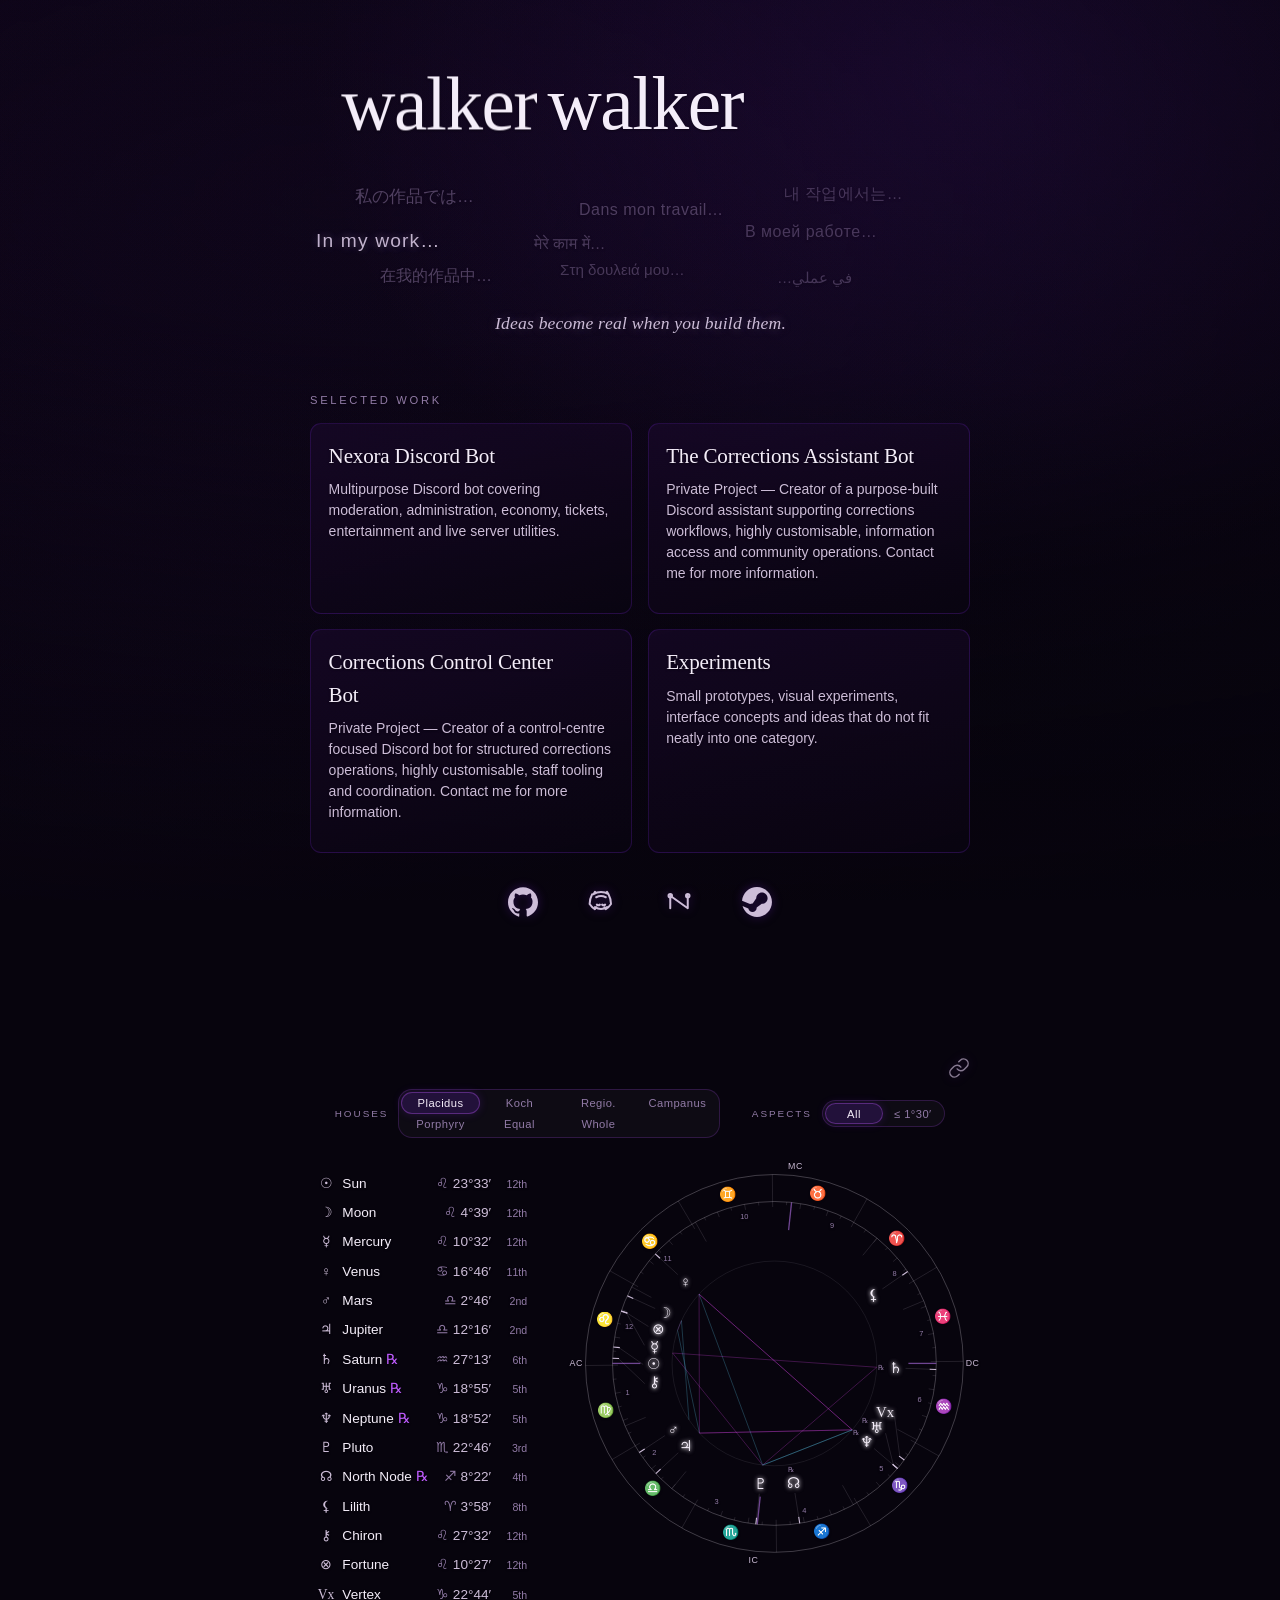
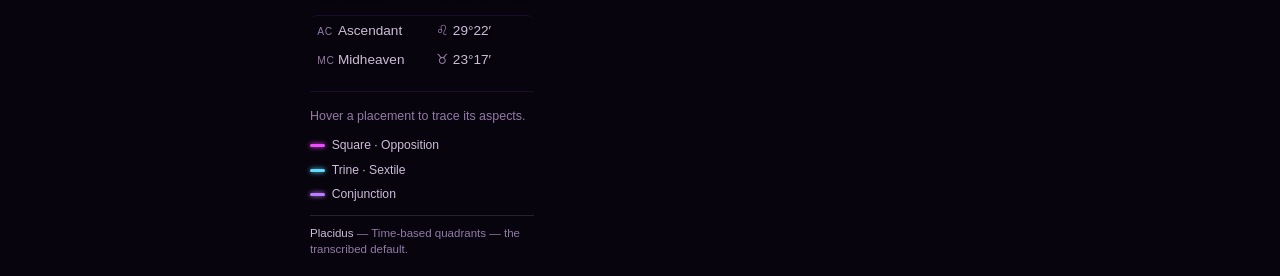
==== commit 9265b622: "Update index.html" ====
--- a/index.html
+++ b/index.html
@@ -53,7 +53,7 @@
           <a class="shelf__link" href="https://github.com/XVBIGKILLERXV" target="_blank" rel="noopener" aria-label="GitHub" data-name="GitHub" data-url="github.com/XVBIGKILLERXV"><svg class="shelf__icon shelf__icon--fill" viewBox="0 0 24 24" aria-hidden="true"><path d="M12 .297c-6.63 0-12 5.373-12 12 0 5.303 3.438 9.8 8.205 11.385.6.113.82-.258.82-.577 0-.285-.01-1.04-.015-2.04-3.338.724-4.042-1.61-4.042-1.61C4.422 18.07 3.633 17.7 3.633 17.7c-1.087-.744.084-.729.084-.729 1.205.084 1.838 1.236 1.838 1.236 1.07 1.835 2.809 1.305 3.495.998.108-.776.417-1.305.76-1.605-2.665-.3-5.466-1.332-5.466-5.93 0-1.31.465-2.38 1.235-3.22-.135-.303-.54-1.523.105-3.176 0 0 1.005-.322 3.3 1.23.96-.267 1.98-.399 3-.405 1.02.006 2.04.138 3 .405 2.28-1.552 3.285-1.23 3.285-1.23.645 1.653.24 2.873.12 3.176.765.84 1.23 1.91 1.23 3.22 0 4.61-2.805 5.625-5.475 5.92.42.36.81 1.096.81 2.22 0 1.606-.015 2.896-.015 3.286 0 .315.21.69.825.57C20.565 22.092 24 17.592 24 12.297c0-6.627-5.373-12-12-12"/></svg></a>
           <a class="shelf__link" href="https://discord.com/users/417191267546562560" target="_blank" rel="noopener" aria-label="Discord" data-name="Discord" data-url="discord.com/users/417191267546562560"><svg class="shelf__icon shelf__icon--stroke" viewBox="0 0 24 24" aria-hidden="true"><path d="M8.2 8.2c2.5-1.2 5.1-1.2 7.6 0M7.2 16.1c3.2 2 6.4 2 9.6 0M8.7 14.1c.8.7 1.6.7 2.4 0M12.9 14.1c.8.7 1.6.7 2.4 0"/><path d="M6 5.8C8 4.4 10 4 12 4s4 .4 6 1.8c1.3 2.5 2 5.1 2 7.8-1.2 1.8-2.6 3.2-4.2 4.2l-1.1-1.5M18 5.8l-1.2-2M6 5.8l1.2-2M8.2 16.3l-1.1 1.5c-1.6-1-3-2.4-4.2-4.2 0-2.7.7-5.3 2-7.8"/></svg></a>
           <a class="shelf__link" href="#selected-work" aria-label="Nexora" data-name="Nexora" data-url="#selected-work"><svg class="shelf__icon shelf__icon--stroke" viewBox="0 0 24 24" aria-hidden="true"><path d="M5 17V7l14 10V7"/><circle cx="5" cy="7" r="1.4"/><circle cx="19" cy="7" r="1.4"/></svg></a>
-          <a class="shelf__link" href="https://steamcommunity.com/id/76561199234658717" target="_blank" rel="noopener" aria-label="Steam" data-name="Steam" data-url="steamcommunity.com/id/76561199234658717"><svg class="shelf__icon shelf__icon--fill" viewBox="0 0 24 24" aria-hidden="true"><path d="M11.979 0C5.678 0 .511 4.86.022 11.037l6.432 2.658c.545-.371 1.203-.59 1.912-.59.063 0 .125.004.188.006l2.861-4.142V8.91c0-2.495 2.028-4.524 4.524-4.524 2.494 0 4.524 2.031 4.524 4.527s-2.03 4.525-4.524 4.525h-.105l-4.076 2.911c0 .052.004.105.004.159 0 1.875-1.515 3.396-3.39 3.396-1.635 0-3.016-1.173-3.331-2.727L.436 15.27C1.862 20.307 6.486 24 11.979 24c6.627 0 11.999-5.373 11.999-12S18.605 0 11.979 0z"/></svg></a>
+          <a class="shelf__link" href="https://steamcommunity.com/profiles/76561199234658717/" target="_blank" rel="noopener" aria-label="Steam" data-name="Steam" data-url="https://steamcommunity.com/profiles/76561199234658717/"><svg class="shelf__icon shelf__icon--fill" viewBox="0 0 24 24" aria-hidden="true"><path d="M11.979 0C5.678 0 .511 4.86.022 11.037l6.432 2.658c.545-.371 1.203-.59 1.912-.59.063 0 .125.004.188.006l2.861-4.142V8.91c0-2.495 2.028-4.524 4.524-4.524 2.494 0 4.524 2.031 4.524 4.527s-2.03 4.525-4.524 4.525h-.105l-4.076 2.911c0 .052.004.105.004.159 0 1.875-1.515 3.396-3.39 3.396-1.635 0-3.016-1.173-3.331-2.727L.436 15.27C1.862 20.307 6.486 24 11.979 24c6.627 0 11.999-5.373 11.999-12S18.605 0 11.979 0z"/></svg></a>
         </nav>
 
         <!-- Live Discord presence (Lanyard). Stays hidden until the account is
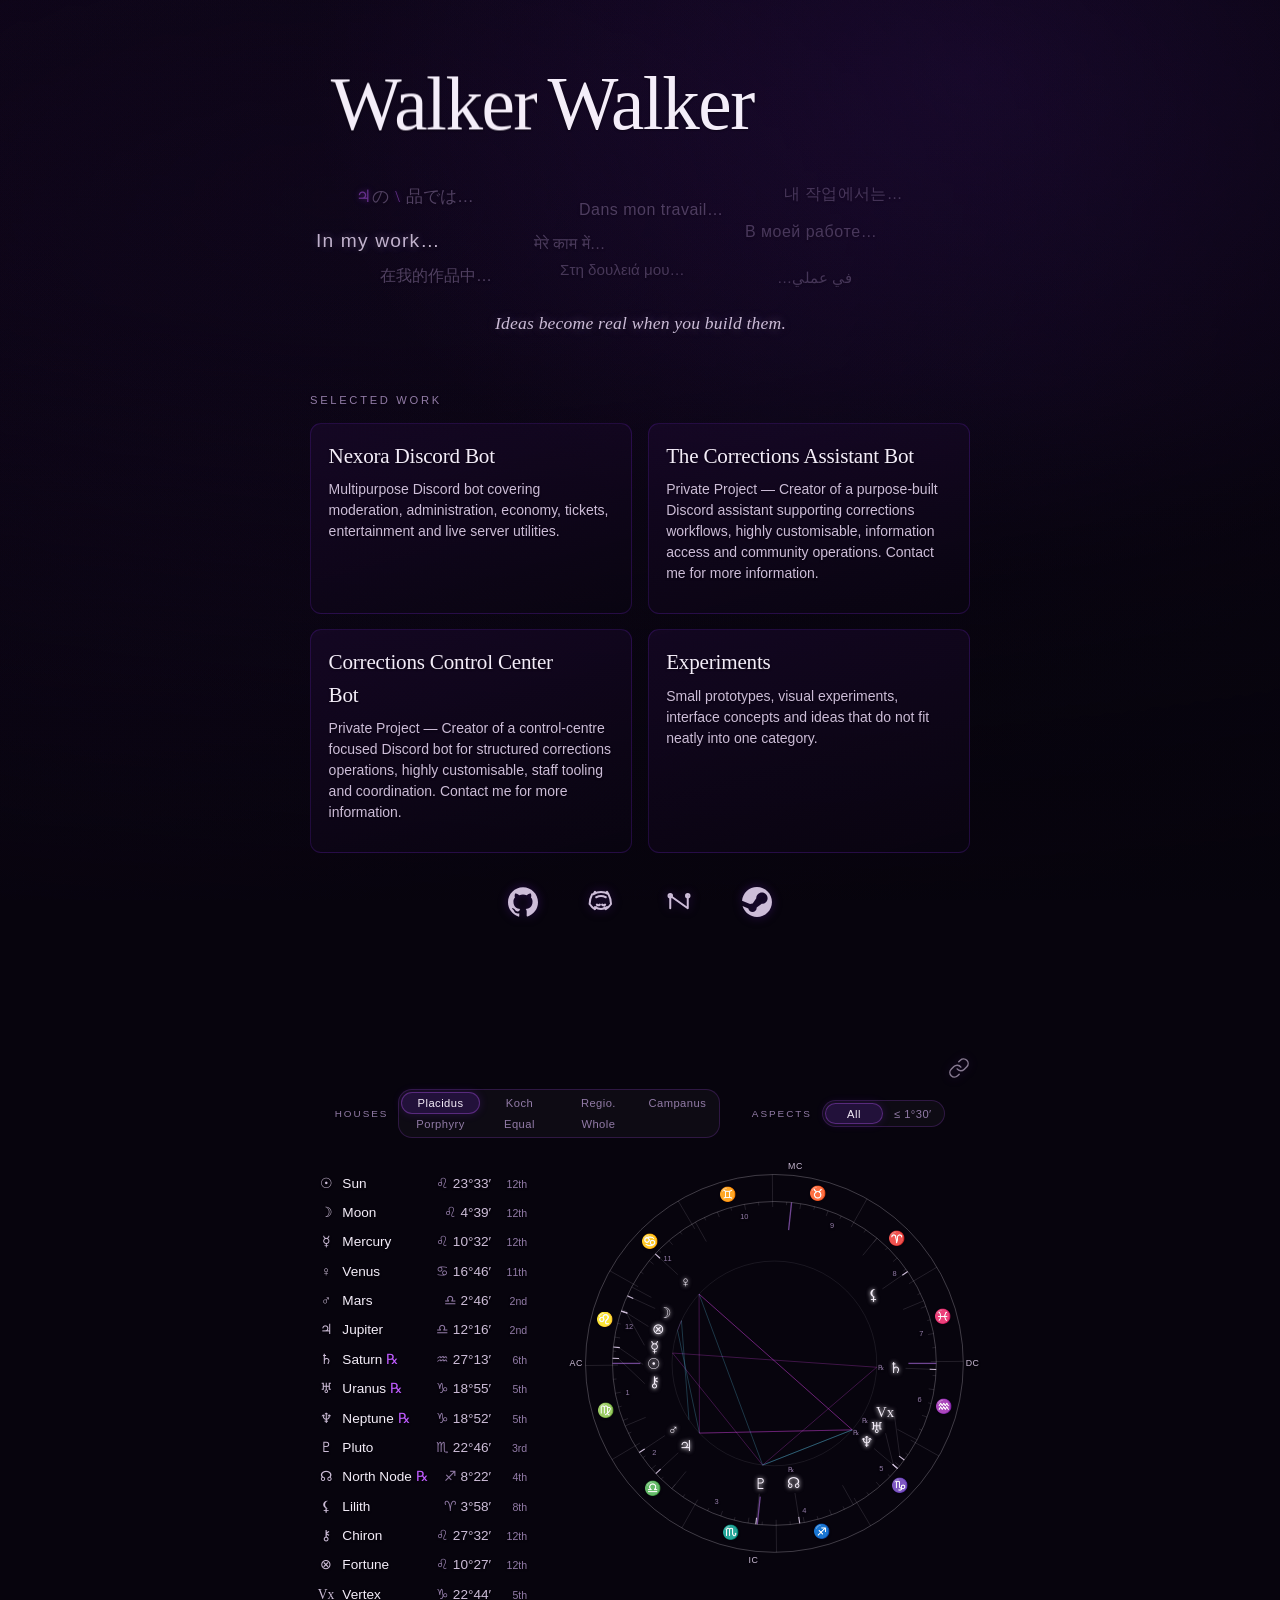
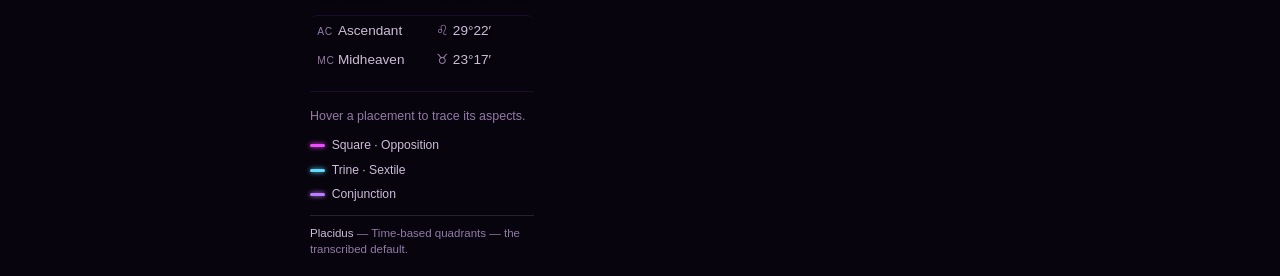
==== commit 1082de3e: "Update index.html" ====
--- a/index.html
+++ b/index.html
@@ -31,7 +31,7 @@
   <main>
     <div class="screen">
       <header class="hero">
-        <h1 class="hero__name reveal" aria-label="Blake Walker — Creative Developer"><span class="spindle" aria-hidden="true"><span class="spindle__track"><span class="spindle__word">blake</span><span class="spindle__word">creative</span><span class="spindle__word">walker</span><span class="spindle__word">blake</span></span></span><span class="spindle__suffix" aria-hidden="true">walker</span></h1>
+        <h1 class="hero__name reveal" aria-label="Blake Walker — Creative Developer"><span class="spindle" aria-hidden="true"><span class="spindle__track"><span class="spindle__word">Blake</span><span class="spindle__word">creative</span><span class="spindle__word">Walker</span><span class="spindle__word">Blake</span></span></span><span class="spindle__suffix" aria-hidden="true">Walker</span></h1>
         <p class="hero__tagline" aria-label="In my work…"><span class="tl tl-en" style="left:1%; top:48px; font-size:1.2rem; letter-spacing:.06em; --o:.95; --d:.2s">In my work…</span><span class="tl" aria-hidden="true" style="left:7%; top:6px; font-size:1.05rem; --o:.5; --d:.55s">私の作品では…</span><span class="tl" aria-hidden="true" style="left:68%; top:42px; font-size:1rem; letter-spacing:.03em; --o:.42; --d:.75s">В моей работе…</span><span class="tl" aria-hidden="true" style="left:11%; top:86px; font-size:1rem; --o:.5; --d:.95s">在我的作品中…</span><span class="tl" aria-hidden="true" style="left:74%; top:4px; font-size:.98rem; letter-spacing:.02em; --o:.4; --d:1.15s">내 작업에서는…</span><span class="tl" aria-hidden="true" dir="rtl" style="left:73%; top:88px; font-size:.95rem; --o:.4; --d:1.35s">في عملي…</span><span class="tl" aria-hidden="true" style="left:42%; top:20px; font-size:1rem; letter-spacing:.03em; --o:.47; --d:1.55s">Dans mon travail…</span><span class="tl" aria-hidden="true" style="left:35%; top:54px; font-size:.98rem; --o:.44; --d:1.75s">मेरे काम में…</span><span class="tl" aria-hidden="true" style="left:39%; top:80px; font-size:.95rem; --o:.42; --d:1.95s">Στη δουλειά μου…</span></p>
         <p class="hero__subtag" id="subtag">Ideas become real when you build them.</p>
       </header>
@@ -51,7 +51,7 @@
              cursor-anchored leader-line readout. -->
         <nav class="shelf" aria-label="Elsewhere">
           <a class="shelf__link" href="https://github.com/XVBIGKILLERXV" target="_blank" rel="noopener" aria-label="GitHub" data-name="GitHub" data-url="github.com/XVBIGKILLERXV"><svg class="shelf__icon shelf__icon--fill" viewBox="0 0 24 24" aria-hidden="true"><path d="M12 .297c-6.63 0-12 5.373-12 12 0 5.303 3.438 9.8 8.205 11.385.6.113.82-.258.82-.577 0-.285-.01-1.04-.015-2.04-3.338.724-4.042-1.61-4.042-1.61C4.422 18.07 3.633 17.7 3.633 17.7c-1.087-.744.084-.729.084-.729 1.205.084 1.838 1.236 1.838 1.236 1.07 1.835 2.809 1.305 3.495.998.108-.776.417-1.305.76-1.605-2.665-.3-5.466-1.332-5.466-5.93 0-1.31.465-2.38 1.235-3.22-.135-.303-.54-1.523.105-3.176 0 0 1.005-.322 3.3 1.23.96-.267 1.98-.399 3-.405 1.02.006 2.04.138 3 .405 2.28-1.552 3.285-1.23 3.285-1.23.645 1.653.24 2.873.12 3.176.765.84 1.23 1.91 1.23 3.22 0 4.61-2.805 5.625-5.475 5.92.42.36.81 1.096.81 2.22 0 1.606-.015 2.896-.015 3.286 0 .315.21.69.825.57C20.565 22.092 24 17.592 24 12.297c0-6.627-5.373-12-12-12"/></svg></a>
-          <a class="shelf__link" href="https://discord.com/users/417191267546562560" target="_blank" rel="noopener" aria-label="Discord" data-name="Discord" data-url="discord.com/users/417191267546562560"><svg class="shelf__icon shelf__icon--stroke" viewBox="0 0 24 24" aria-hidden="true"><path d="M8.2 8.2c2.5-1.2 5.1-1.2 7.6 0M7.2 16.1c3.2 2 6.4 2 9.6 0M8.7 14.1c.8.7 1.6.7 2.4 0M12.9 14.1c.8.7 1.6.7 2.4 0"/><path d="M6 5.8C8 4.4 10 4 12 4s4 .4 6 1.8c1.3 2.5 2 5.1 2 7.8-1.2 1.8-2.6 3.2-4.2 4.2l-1.1-1.5M18 5.8l-1.2-2M6 5.8l1.2-2M8.2 16.3l-1.1 1.5c-1.6-1-3-2.4-4.2-4.2 0-2.7.7-5.3 2-7.8"/></svg></a>
+          <a class="shelf__link" href="https://discord.com/users/xvbigkillervx" target="_blank" rel="noopener" aria-label="Discord" data-name="Discord" data-url="discord.com/users/xvbigkillervx"><svg class="shelf__icon shelf__icon--stroke" viewBox="0 0 24 24" aria-hidden="true"><path d="M8.2 8.2c2.5-1.2 5.1-1.2 7.6 0M7.2 16.1c3.2 2 6.4 2 9.6 0M8.7 14.1c.8.7 1.6.7 2.4 0M12.9 14.1c.8.7 1.6.7 2.4 0"/><path d="M6 5.8C8 4.4 10 4 12 4s4 .4 6 1.8c1.3 2.5 2 5.1 2 7.8-1.2 1.8-2.6 3.2-4.2 4.2l-1.1-1.5M18 5.8l-1.2-2M6 5.8l1.2-2M8.2 16.3l-1.1 1.5c-1.6-1-3-2.4-4.2-4.2 0-2.7.7-5.3 2-7.8"/></svg></a>
           <a class="shelf__link" href="#selected-work" aria-label="Nexora" data-name="Nexora" data-url="#selected-work"><svg class="shelf__icon shelf__icon--stroke" viewBox="0 0 24 24" aria-hidden="true"><path d="M5 17V7l14 10V7"/><circle cx="5" cy="7" r="1.4"/><circle cx="19" cy="7" r="1.4"/></svg></a>
           <a class="shelf__link" href="https://steamcommunity.com/profiles/76561199234658717/" target="_blank" rel="noopener" aria-label="Steam" data-name="Steam" data-url="https://steamcommunity.com/profiles/76561199234658717/"><svg class="shelf__icon shelf__icon--fill" viewBox="0 0 24 24" aria-hidden="true"><path d="M11.979 0C5.678 0 .511 4.86.022 11.037l6.432 2.658c.545-.371 1.203-.59 1.912-.59.063 0 .125.004.188.006l2.861-4.142V8.91c0-2.495 2.028-4.524 4.524-4.524 2.494 0 4.524 2.031 4.524 4.527s-2.03 4.525-4.524 4.525h-.105l-4.076 2.911c0 .052.004.105.004.159 0 1.875-1.515 3.396-3.39 3.396-1.635 0-3.016-1.173-3.331-2.727L.436 15.27C1.862 20.307 6.486 24 11.979 24c6.627 0 11.999-5.373 11.999-12S18.605 0 11.979 0z"/></svg></a>
         </nav>
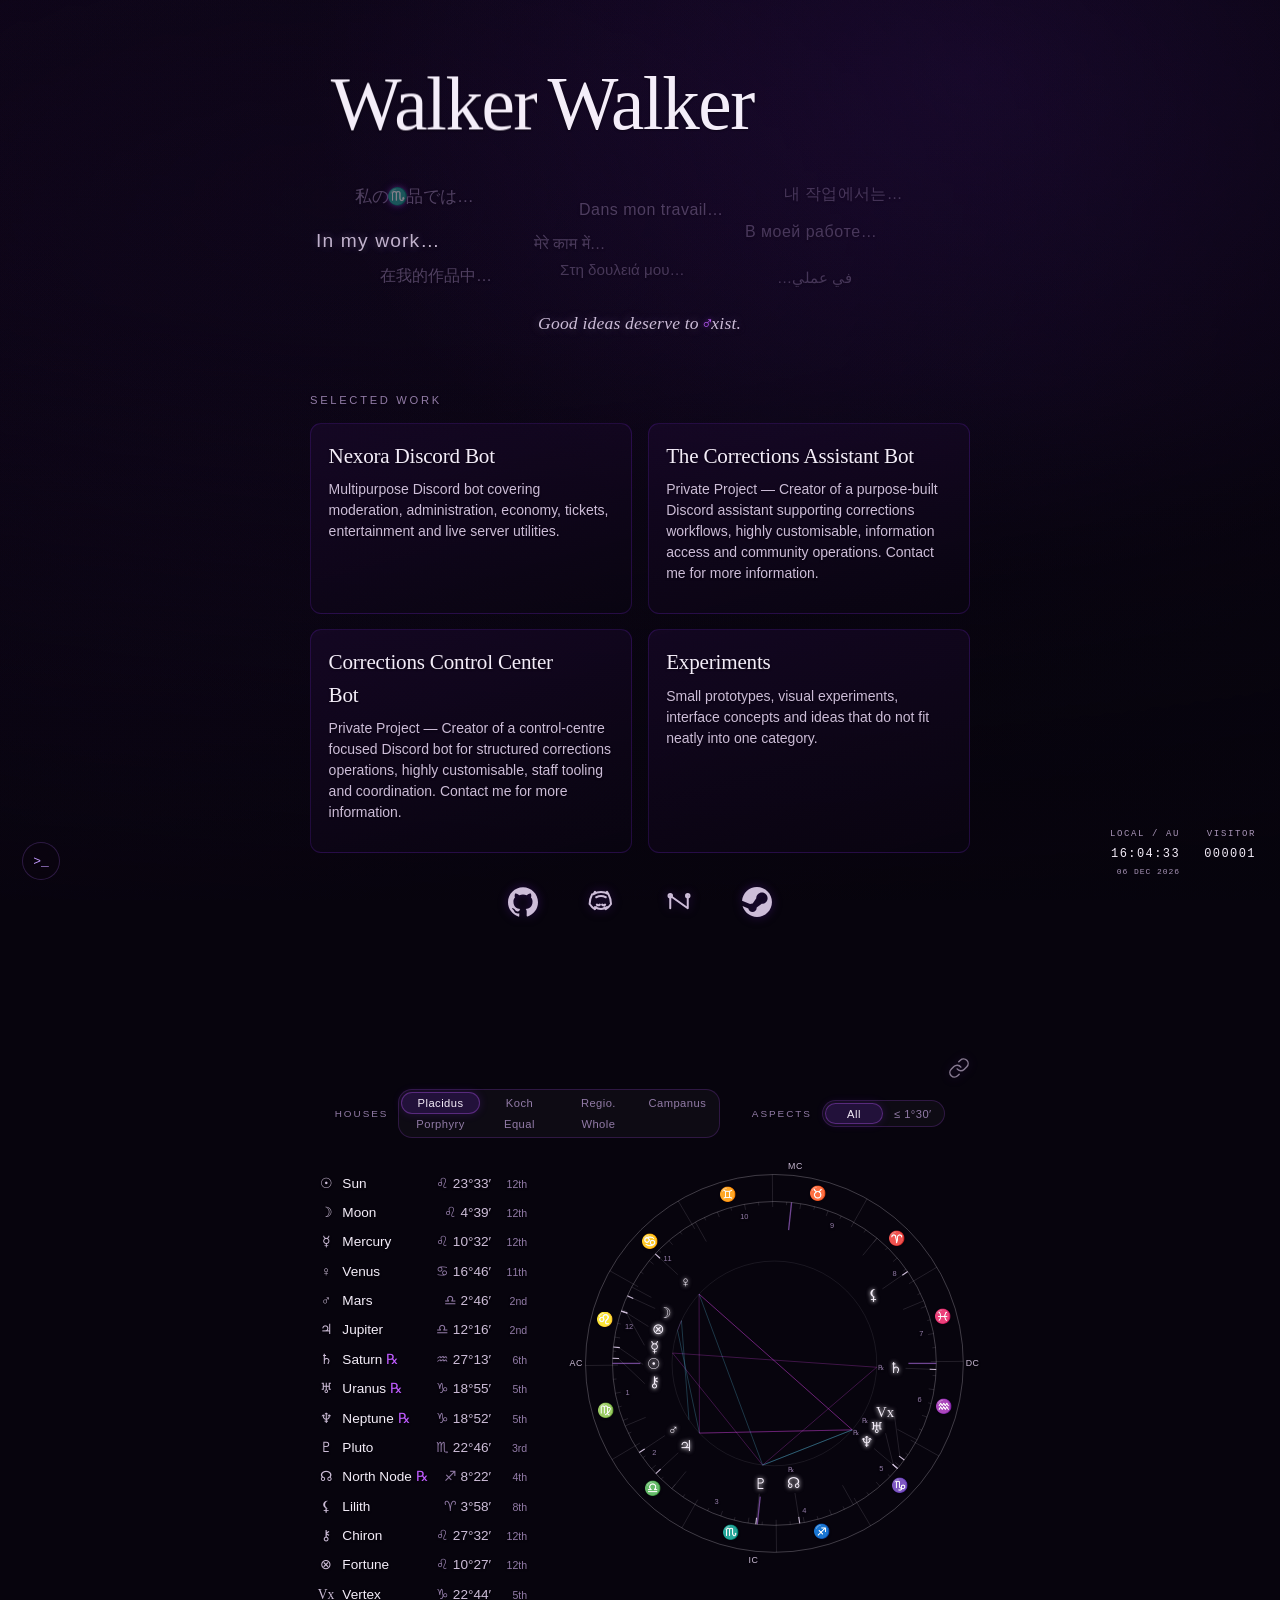
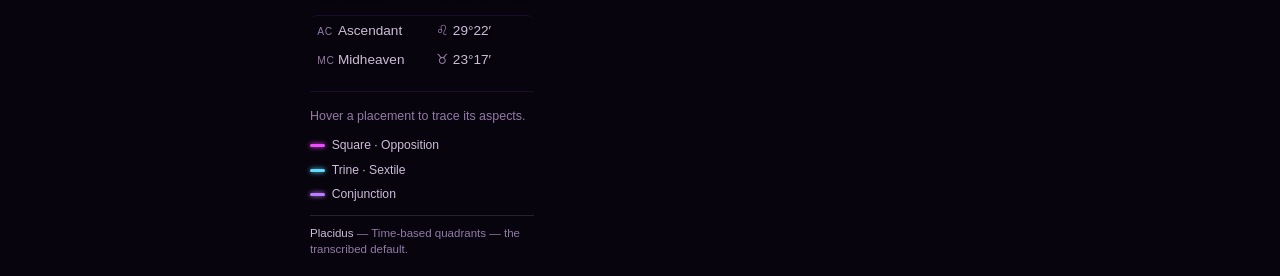
==== commit 9a6a9fa6: "updates 0.2" ====
--- a/index.html
+++ b/index.html
@@ -15,6 +15,8 @@
 
   <link rel="icon" href="data:image/svg+xml,%3Csvg xmlns='http://www.w3.org/2000/svg' viewBox='0 0 32 32'%3E%3Ccircle cx='16' cy='16' r='7' fill='%23d8794c'/%3E%3C/svg%3E">
   <link rel="stylesheet" href="styles.css?v=fd6f2190">
+  <link rel="stylesheet" href="styles.css">
+  <link rel="stylesheet" href="extras.css">
 </head>
 <body>
   <!-- Blurred looping background. Drop assets/bg.webm + assets/bg.mp4 (+ poster.jpg) in.
@@ -77,10 +79,11 @@
 
 </main>
 
-  <script src="app.js?v=1c58a4c6"></script>
-  <script src="natal.js?v=restored"></script>
-  <script src="discord-config.js?v=1"></script>
-  <script src="discord.js?v=live-purple-1"></script>
-  <script src="shelf.js?v=f6c4e3c4"></script>
+<script src="app.js"></script>
+<script src="natal.js"></script>
+<script src="discord-config.js"></script>
+<script src="discord.js"></script>
+<script src="extras.js"></script>
+
 </body>
 </html>
--- a/extras.css
+++ b/extras.css
@@ -0,0 +1,523 @@
+/* =========================================================
+   BLAKE WALKER — SITE EXTRAS
+   ========================================================= */
+
+:root {
+  --bw-purple: #9b4dff;
+  --bw-purple-light: #c49aff;
+  --bw-bg: #09050f;
+  --bw-panel: rgba(18, 8, 29, 0.94);
+  --bw-border: rgba(178, 112, 255, 0.22);
+  --bw-text: #f4edf9;
+  --bw-muted: #a995b8;
+}
+
+
+/* =========================================================
+   SYSTEM INFO
+   ========================================================= */
+
+.bw-system-info {
+  position: fixed;
+  right: 24px;
+  bottom: 22px;
+  z-index: 40;
+
+  display: flex;
+  gap: 24px;
+
+  font-family: monospace;
+  text-transform: uppercase;
+
+  color: var(--bw-text);
+
+  mix-blend-mode: normal;
+}
+
+.bw-info-block {
+  display: flex;
+  flex-direction: column;
+  align-items: flex-end;
+}
+
+.bw-info-label {
+  font-size: 9px;
+  letter-spacing: 0.18em;
+  color: var(--bw-muted);
+}
+
+.bw-info-value {
+  margin-top: 3px;
+
+  font-size: 12px;
+  letter-spacing: 0.12em;
+
+  cursor: default;
+}
+
+#bw-visitor-count {
+  cursor: pointer;
+}
+
+.bw-info-small {
+  margin-top: 2px;
+
+  font-size: 8px;
+  letter-spacing: 0.12em;
+
+  color: var(--bw-muted);
+}
+
+
+/* =========================================================
+   BOOT SCREEN
+   ========================================================= */
+
+.bw-boot {
+  position: fixed;
+  inset: 0;
+
+  z-index: 99999;
+
+  display: flex;
+  align-items: center;
+  justify-content: center;
+
+  background:
+    radial-gradient(
+      circle at center,
+      #190b29 0%,
+      #09050f 65%
+    );
+
+  color: var(--bw-text);
+
+  opacity: 1;
+
+  transition:
+    opacity 0.7s ease,
+    visibility 0.7s ease;
+}
+
+.bw-boot-hide {
+  opacity: 0;
+  visibility: hidden;
+}
+
+.bw-boot-inner {
+  width: min(420px, calc(100vw - 50px));
+
+  font-family: monospace;
+}
+
+.bw-boot-title {
+  margin-bottom: 30px;
+
+  font-size: 14px;
+  letter-spacing: 0.35em;
+
+  color: var(--bw-purple-light);
+}
+
+.bw-boot-lines {
+  display: flex;
+  flex-direction: column;
+  gap: 8px;
+
+  font-size: 11px;
+  letter-spacing: 0.13em;
+
+  color: var(--bw-muted);
+}
+
+.bw-boot-lines div {
+  opacity: 0;
+  transform: translateY(5px);
+
+  transition:
+    opacity 0.3s ease,
+    transform 0.3s ease;
+}
+
+.bw-boot-lines div.visible {
+  opacity: 1;
+  transform: translateY(0);
+}
+
+.bw-boot-ready {
+  margin-top: 30px;
+
+  font-size: 10px;
+  letter-spacing: 0.3em;
+
+  color: var(--bw-purple-light);
+
+  animation: bwPulse 1s ease-in-out infinite alternate;
+}
+
+@keyframes bwPulse {
+  from {
+    opacity: 0.35;
+  }
+
+  to {
+    opacity: 1;
+  }
+}
+
+
+/* =========================================================
+   TERMINAL BUTTON
+   ========================================================= */
+
+.bw-terminal-launcher {
+  position: fixed;
+
+  left: 22px;
+  bottom: 20px;
+
+  z-index: 60;
+
+  appearance: none;
+
+  border: 1px solid var(--bw-border);
+  border-radius: 50%;
+
+  width: 38px;
+  height: 38px;
+
+  background: rgba(10, 5, 16, 0.72);
+
+  color: var(--bw-purple-light);
+
+  font-family: monospace;
+  font-size: 13px;
+
+  cursor: pointer;
+
+  backdrop-filter: blur(10px);
+
+  transition:
+    border-color 0.2s ease,
+    background 0.2s ease,
+    transform 0.2s ease;
+}
+
+.bw-terminal-launcher:hover {
+  border-color: rgba(178, 112, 255, 0.6);
+
+  background: rgba(35, 13, 54, 0.9);
+
+  transform: translateY(-2px);
+}
+
+
+/* =========================================================
+   TERMINAL WINDOW
+   ========================================================= */
+
+.bw-terminal {
+  position: fixed;
+  inset: 0;
+
+  z-index: 1000;
+
+  display: flex;
+  align-items: center;
+  justify-content: center;
+
+  padding: 25px;
+
+  background: rgba(3, 1, 6, 0.68);
+
+  backdrop-filter: blur(8px);
+
+  opacity: 0;
+  visibility: hidden;
+
+  transition:
+    opacity 0.25s ease,
+    visibility 0.25s ease;
+}
+
+.bw-terminal.open {
+  opacity: 1;
+  visibility: visible;
+}
+
+.bw-terminal-window {
+  width: min(680px, 100%);
+  height: min(480px, 72vh);
+
+  display: flex;
+  flex-direction: column;
+
+  overflow: hidden;
+
+  border: 1px solid var(--bw-border);
+  border-radius: 10px;
+
+  background: rgba(8, 4, 13, 0.97);
+
+  color: var(--bw-text);
+
+  font-family: monospace;
+}
+
+.bw-terminal-header {
+  display: flex;
+  align-items: center;
+  justify-content: space-between;
+
+  padding: 13px 16px;
+
+  border-bottom: 1px solid var(--bw-border);
+
+  font-size: 10px;
+  letter-spacing: 0.18em;
+
+  color: var(--bw-purple-light);
+}
+
+.bw-terminal-close {
+  border: 0;
+  background: transparent;
+
+  color: var(--bw-muted);
+
+  font-size: 19px;
+
+  cursor: pointer;
+}
+
+.bw-terminal-output {
+  flex: 1;
+
+  overflow-y: auto;
+
+  padding: 20px;
+
+  font-size: 12px;
+  line-height: 1.75;
+
+  scrollbar-width: thin;
+}
+
+.bw-terminal-line {
+  min-height: 1.2em;
+  white-space: pre-wrap;
+}
+
+.bw-terminal-line.command {
+  color: var(--bw-purple-light);
+}
+
+.bw-terminal-input-row {
+  display: flex;
+  align-items: center;
+
+  padding: 13px 18px;
+
+  border-top: 1px solid var(--bw-border);
+}
+
+.bw-terminal-prompt {
+  margin-right: 10px;
+
+  color: var(--bw-purple);
+}
+
+.bw-terminal-input {
+  flex: 1;
+
+  border: 0;
+  outline: 0;
+
+  background: transparent;
+
+  color: var(--bw-text);
+
+  font-family: monospace;
+  font-size: 12px;
+}
+
+
+/* =========================================================
+   DEVELOPER MODE
+   ========================================================= */
+
+html.bw-dev-mode body {
+  background-image:
+    linear-gradient(
+      rgba(157, 77, 255, 0.045) 1px,
+      transparent 1px
+    ),
+    linear-gradient(
+      90deg,
+      rgba(157, 77, 255, 0.045) 1px,
+      transparent 1px
+    );
+
+  background-size: 32px 32px;
+}
+
+html.bw-dev-mode body::before {
+  content: "DEV MODE // BLAKE.WALKER";
+
+  position: fixed;
+
+  top: 12px;
+  left: 14px;
+
+  z-index: 999;
+
+  font-family: monospace;
+  font-size: 9px;
+  letter-spacing: 0.2em;
+
+  color: var(--bw-purple-light);
+
+  pointer-events: none;
+}
+
+html.bw-dev-mode section {
+  outline: 1px dashed rgba(157, 77, 255, 0.16);
+  outline-offset: -1px;
+}
+
+html.bw-dev-mode a::after {
+  content: " ↗";
+
+  font-family: monospace;
+  font-size: 0.6em;
+
+  color: var(--bw-purple);
+}
+
+
+/* =========================================================
+   HERO GLITCH
+   ========================================================= */
+
+.bw-glitch {
+  animation: bwGlitch 0.12s linear infinite;
+}
+
+@keyframes bwGlitch {
+  0% {
+    transform: translate(0);
+  }
+
+  25% {
+    transform: translate(-2px, 1px);
+  }
+
+  50% {
+    transform: translate(2px, -1px);
+  }
+
+  75% {
+    transform: translate(-1px, -1px);
+  }
+
+  100% {
+    transform: translate(0);
+  }
+}
+
+
+/* =========================================================
+   SECRET MESSAGE
+   ========================================================= */
+
+.bw-secret-message,
+.bw-ghost-message {
+  position: fixed;
+
+  left: 50%;
+  top: 50%;
+
+  z-index: 5000;
+
+  transform:
+    translate(-50%, -50%)
+    scale(0.96);
+
+  padding: 16px 22px;
+
+  border: 1px solid var(--bw-border);
+  border-radius: 8px;
+
+  background: rgba(8, 4, 13, 0.96);
+
+  color: var(--bw-purple-light);
+
+  font-family: monospace;
+  font-size: 11px;
+  letter-spacing: 0.16em;
+
+  text-align: center;
+
+  opacity: 0;
+
+  transition:
+    opacity 0.3s ease,
+    transform 0.3s ease;
+
+  pointer-events: none;
+}
+
+.bw-secret-message.visible,
+.bw-ghost-message.visible {
+  opacity: 1;
+
+  transform:
+    translate(-50%, -50%)
+    scale(1);
+}
+
+.bw-ghost-message {
+  display: flex;
+  flex-direction: column;
+  gap: 7px;
+}
+
+.bw-ghost-message small {
+  color: var(--bw-muted);
+
+  font-size: 8px;
+  letter-spacing: 0.14em;
+}
+
+
+/* =========================================================
+   MOBILE
+   ========================================================= */
+
+@media (max-width: 650px) {
+
+  .bw-system-info {
+    right: 14px;
+    bottom: 14px;
+
+    gap: 14px;
+  }
+
+  .bw-info-small {
+    display: none;
+  }
+
+  .bw-terminal-launcher {
+    left: 14px;
+    bottom: 14px;
+  }
+
+  .bw-terminal {
+    padding: 12px;
+  }
+
+  .bw-terminal-window {
+    height: 70vh;
+  }
+
+}
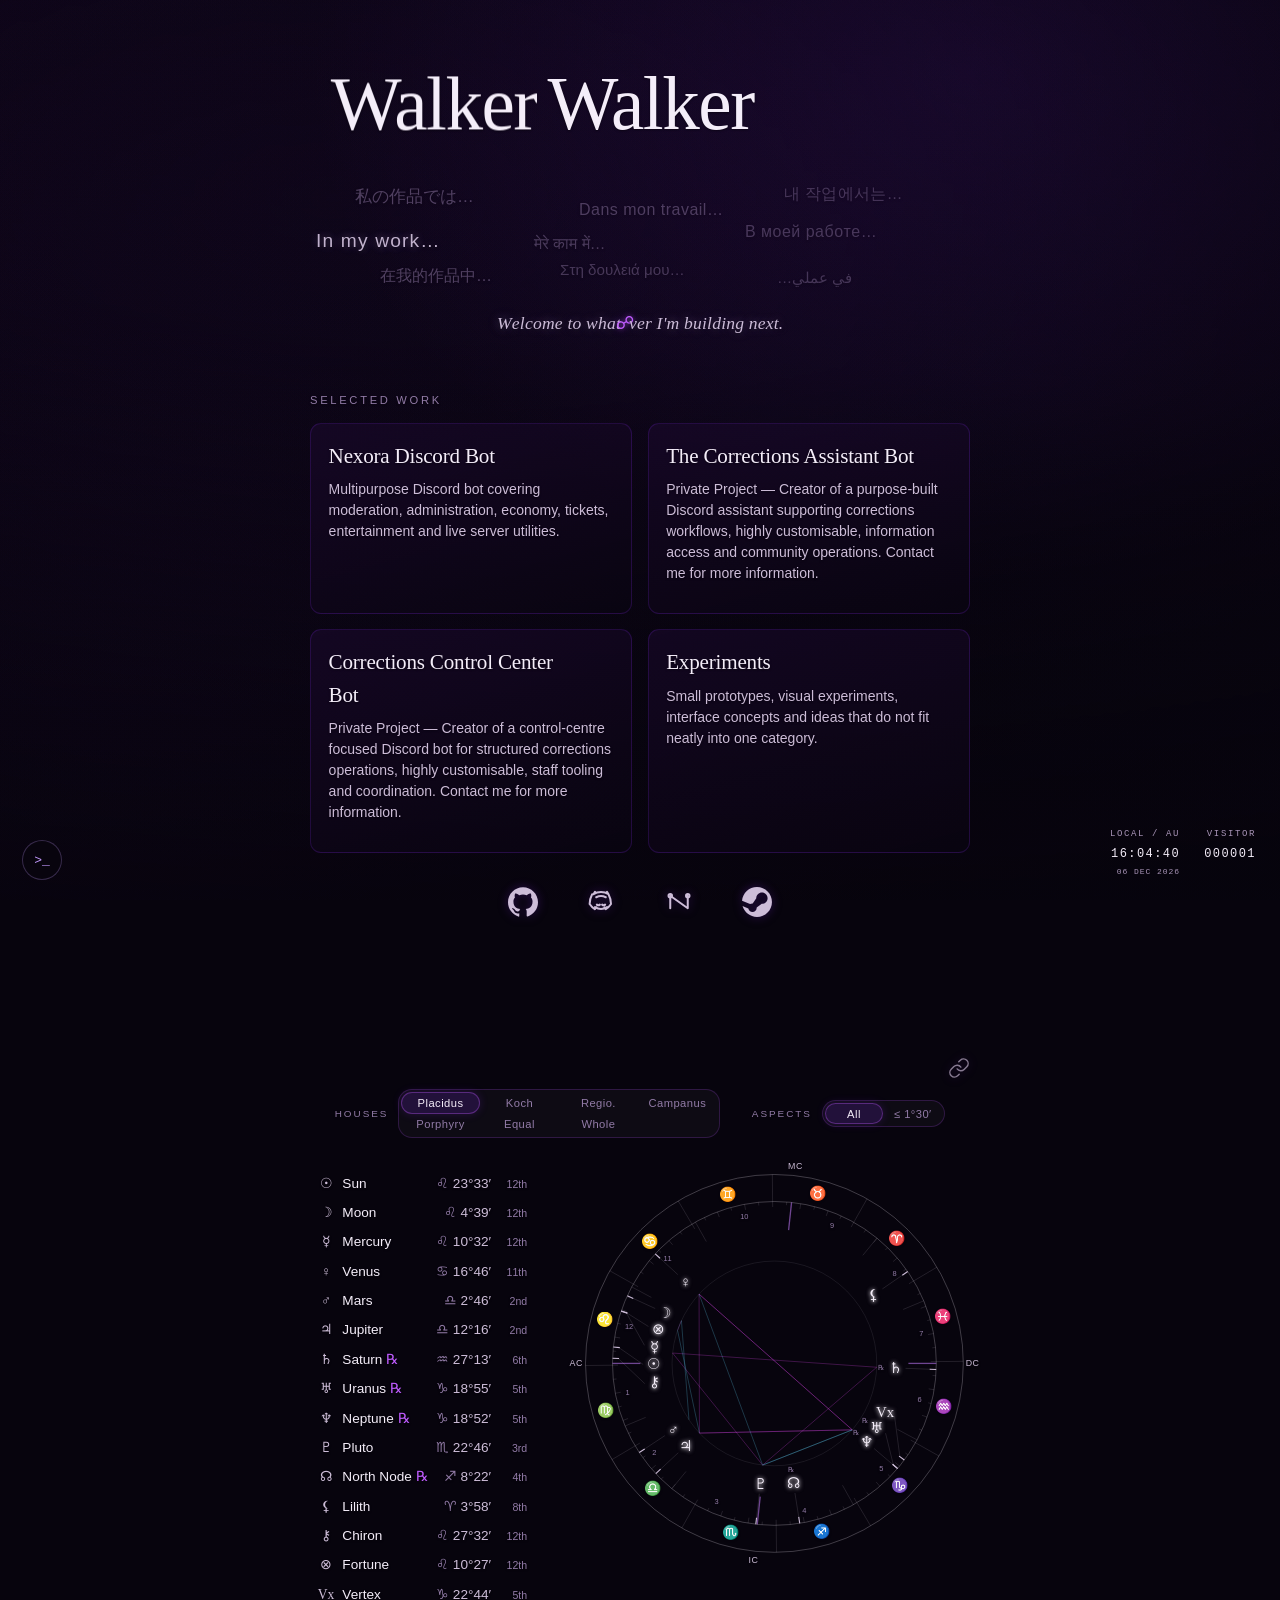
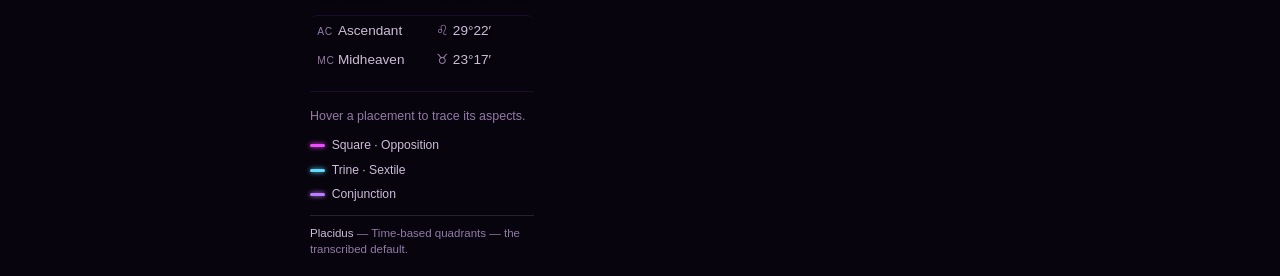
==== commit 6ba4f288: "changes / edits" ====
--- a/index.html
+++ b/index.html
@@ -14,9 +14,8 @@
   <meta property="og:url" content="https://xvbigkillerxv.github.io/BlakeWalker.github.io/">
 
   <link rel="icon" href="data:image/svg+xml,%3Csvg xmlns='http://www.w3.org/2000/svg' viewBox='0 0 32 32'%3E%3Ccircle cx='16' cy='16' r='7' fill='%23d8794c'/%3E%3C/svg%3E">
-  <link rel="stylesheet" href="styles.css?v=fd6f2190">
   <link rel="stylesheet" href="styles.css">
-  <link rel="stylesheet" href="extras.css">
+  <link rel="stylesheet" href="extras.css?v=3">
 </head>
 <body>
   <!-- Blurred looping background. Drop assets/bg.webm + assets/bg.mp4 (+ poster.jpg) in.
@@ -80,10 +79,11 @@
 </main>
 
 <script src="app.js"></script>
+<script src="shelf.js"></script>
 <script src="natal.js"></script>
 <script src="discord-config.js"></script>
 <script src="discord.js"></script>
-<script src="extras.js"></script>
+<script src="extras.js?v=3"></script>
 
 </body>
 </html>
--- a/extras.css
+++ b/extras.css
@@ -1,71 +1,15 @@
 /* =========================================================
-   BLAKE WALKER — SITE EXTRAS
+   BLAKE WALKER — EXTRAS
    ========================================================= */
 
 :root {
   --bw-purple: #9b4dff;
   --bw-purple-light: #c49aff;
   --bw-bg: #09050f;
-  --bw-panel: rgba(18, 8, 29, 0.94);
-  --bw-border: rgba(178, 112, 255, 0.22);
+  --bw-panel: rgba(12, 5, 20, 0.96);
+  --bw-border: rgba(196, 154, 255, 0.25);
   --bw-text: #f4edf9;
   --bw-muted: #a995b8;
-}
-
-
-/* =========================================================
-   SYSTEM INFO
-   ========================================================= */
-
-.bw-system-info {
-  position: fixed;
-  right: 24px;
-  bottom: 22px;
-  z-index: 40;
-
-  display: flex;
-  gap: 24px;
-
-  font-family: monospace;
-  text-transform: uppercase;
-
-  color: var(--bw-text);
-
-  mix-blend-mode: normal;
-}
-
-.bw-info-block {
-  display: flex;
-  flex-direction: column;
-  align-items: flex-end;
-}
-
-.bw-info-label {
-  font-size: 9px;
-  letter-spacing: 0.18em;
-  color: var(--bw-muted);
-}
-
-.bw-info-value {
-  margin-top: 3px;
-
-  font-size: 12px;
-  letter-spacing: 0.12em;
-
-  cursor: default;
-}
-
-#bw-visitor-count {
-  cursor: pointer;
-}
-
-.bw-info-small {
-  margin-top: 2px;
-
-  font-size: 8px;
-  letter-spacing: 0.12em;
-
-  color: var(--bw-muted);
 }
 
 
@@ -77,7 +21,7 @@
   position: fixed;
   inset: 0;
 
-  z-index: 99999;
+  z-index: 9999999;
 
   display: flex;
   align-items: center;
@@ -86,7 +30,7 @@
   background:
     radial-gradient(
       circle at center,
-      #190b29 0%,
+      #1b0b2d 0%,
       #09050f 65%
     );
 
@@ -105,7 +49,10 @@
 }
 
 .bw-boot-inner {
-  width: min(420px, calc(100vw - 50px));
+  width: min(
+    420px,
+    calc(100vw - 50px)
+  );
 
   font-family: monospace;
 }
@@ -113,26 +60,32 @@
 .bw-boot-title {
   margin-bottom: 30px;
 
+  color:
+    var(--bw-purple-light);
+
   font-size: 14px;
+
   letter-spacing: 0.35em;
-
-  color: var(--bw-purple-light);
 }
 
 .bw-boot-lines {
   display: flex;
   flex-direction: column;
+
   gap: 8px;
 
+  color: var(--bw-muted);
+
   font-size: 11px;
+
   letter-spacing: 0.13em;
-
-  color: var(--bw-muted);
 }
 
 .bw-boot-lines div {
   opacity: 0;
-  transform: translateY(5px);
+
+  transform:
+    translateY(5px);
 
   transition:
     opacity 0.3s ease,
@@ -141,21 +94,28 @@
 
 .bw-boot-lines div.visible {
   opacity: 1;
-  transform: translateY(0);
+
+  transform:
+    translateY(0);
 }
 
 .bw-boot-ready {
   margin-top: 30px;
 
+  color:
+    var(--bw-purple-light);
+
   font-size: 10px;
+
   letter-spacing: 0.3em;
 
-  color: var(--bw-purple-light);
-
-  animation: bwPulse 1s ease-in-out infinite alternate;
+  animation:
+    bwPulse 1s ease-in-out
+    infinite alternate;
 }
 
 @keyframes bwPulse {
+
   from {
     opacity: 0.35;
   }
@@ -163,11 +123,77 @@
   to {
     opacity: 1;
   }
-}
-
-
-/* =========================================================
-   TERMINAL BUTTON
+
+}
+
+
+/* =========================================================
+   LOCAL TIME + VISITOR
+   ========================================================= */
+
+.bw-system-info {
+  position: fixed;
+
+  right: 24px;
+  bottom: 22px;
+
+  z-index: 200;
+
+  display: flex;
+
+  gap: 24px;
+
+  color: var(--bw-text);
+
+  font-family: monospace;
+
+  text-transform: uppercase;
+
+  pointer-events: none;
+}
+
+.bw-info-block {
+  display: flex;
+  flex-direction: column;
+
+  align-items: flex-end;
+}
+
+.bw-info-label {
+  color: var(--bw-muted);
+
+  font-size: 9px;
+
+  letter-spacing: 0.18em;
+}
+
+.bw-info-value {
+  margin-top: 3px;
+
+  font-size: 12px;
+
+  letter-spacing: 0.12em;
+}
+
+.bw-info-small {
+  margin-top: 2px;
+
+  color: var(--bw-muted);
+
+  font-size: 8px;
+
+  letter-spacing: 0.12em;
+}
+
+.bw-visitor {
+  pointer-events: auto;
+
+  cursor: pointer;
+}
+
+
+/* =========================================================
+   TERMINAL LAUNCHER
    ========================================================= */
 
 .bw-terminal-launcher {
@@ -176,51 +202,58 @@
   left: 22px;
   bottom: 20px;
 
-  z-index: 60;
-
-  appearance: none;
-
-  border: 1px solid var(--bw-border);
+  z-index: 500;
+
+  width: 40px;
+  height: 40px;
+
+  border:
+    1px solid var(--bw-border);
+
   border-radius: 50%;
 
-  width: 38px;
-  height: 38px;
-
-  background: rgba(10, 5, 16, 0.72);
-
-  color: var(--bw-purple-light);
+  background:
+    rgba(9, 5, 15, 0.82);
+
+  color:
+    var(--bw-purple-light);
 
   font-family: monospace;
+
   font-size: 13px;
 
   cursor: pointer;
 
-  backdrop-filter: blur(10px);
+  backdrop-filter:
+    blur(12px);
 
   transition:
+    transform 0.2s ease,
     border-color 0.2s ease,
-    background 0.2s ease,
-    transform 0.2s ease;
+    background 0.2s ease;
 }
 
 .bw-terminal-launcher:hover {
-  border-color: rgba(178, 112, 255, 0.6);
-
-  background: rgba(35, 13, 54, 0.9);
-
-  transform: translateY(-2px);
-}
-
-
-/* =========================================================
-   TERMINAL WINDOW
+  transform:
+    translateY(-2px);
+
+  border-color:
+    rgba(196, 154, 255, 0.65);
+
+  background:
+    rgba(29, 10, 46, 0.95);
+}
+
+
+/* =========================================================
+   TERMINAL
    ========================================================= */
 
 .bw-terminal {
   position: fixed;
   inset: 0;
 
-  z-index: 1000;
+  z-index: 999999;
 
   display: flex;
   align-items: center;
@@ -228,9 +261,11 @@
 
   padding: 25px;
 
-  background: rgba(3, 1, 6, 0.68);
-
-  backdrop-filter: blur(8px);
+  background:
+    rgba(3, 1, 6, 0.72);
+
+  backdrop-filter:
+    blur(8px);
 
   opacity: 0;
   visibility: hidden;
@@ -246,41 +281,58 @@
 }
 
 .bw-terminal-window {
-  width: min(680px, 100%);
-  height: min(480px, 72vh);
+  width:
+    min(680px, 100%);
+
+  height:
+    min(480px, 72vh);
 
   display: flex;
   flex-direction: column;
 
   overflow: hidden;
 
-  border: 1px solid var(--bw-border);
+  border:
+    1px solid var(--bw-border);
+
   border-radius: 10px;
 
-  background: rgba(8, 4, 13, 0.97);
-
-  color: var(--bw-text);
+  background:
+    var(--bw-panel);
+
+  color:
+    var(--bw-text);
 
   font-family: monospace;
+
+  box-shadow:
+    0 25px 80px
+    rgba(0, 0, 0, 0.45);
 }
 
 .bw-terminal-header {
   display: flex;
+
   align-items: center;
   justify-content: space-between;
 
-  padding: 13px 16px;
-
-  border-bottom: 1px solid var(--bw-border);
+  padding:
+    13px 16px;
+
+  border-bottom:
+    1px solid var(--bw-border);
+
+  color:
+    var(--bw-purple-light);
 
   font-size: 10px;
+
   letter-spacing: 0.18em;
-
-  color: var(--bw-purple-light);
 }
 
 .bw-terminal-close {
   border: 0;
+
   background: transparent;
 
   color: var(--bw-muted);
@@ -298,6 +350,7 @@
   padding: 20px;
 
   font-size: 12px;
+
   line-height: 1.75;
 
   scrollbar-width: thin;
@@ -305,39 +358,48 @@
 
 .bw-terminal-line {
   min-height: 1.2em;
+
   white-space: pre-wrap;
 }
 
 .bw-terminal-line.command {
-  color: var(--bw-purple-light);
+  color:
+    var(--bw-purple-light);
 }
 
 .bw-terminal-input-row {
   display: flex;
+
   align-items: center;
 
-  padding: 13px 18px;
-
-  border-top: 1px solid var(--bw-border);
+  padding:
+    13px 18px;
+
+  border-top:
+    1px solid var(--bw-border);
 }
 
 .bw-terminal-prompt {
   margin-right: 10px;
 
-  color: var(--bw-purple);
+  color:
+    var(--bw-purple);
 }
 
 .bw-terminal-input {
   flex: 1;
 
   border: 0;
+
   outline: 0;
 
   background: transparent;
 
-  color: var(--bw-text);
+  color:
+    var(--bw-text);
 
   font-family: monospace;
+
   font-size: 12px;
 }
 
@@ -347,127 +409,220 @@
    ========================================================= */
 
 html.bw-dev-mode body {
+  background-color:
+    #050208 !important;
+
   background-image:
     linear-gradient(
-      rgba(157, 77, 255, 0.045) 1px,
+      rgba(157, 77, 255, 0.10)
+      1px,
       transparent 1px
     ),
     linear-gradient(
       90deg,
-      rgba(157, 77, 255, 0.045) 1px,
+      rgba(157, 77, 255, 0.10)
+      1px,
       transparent 1px
+    ) !important;
+
+  background-size:
+    32px 32px !important;
+}
+
+
+/* DEV MODE TOP LEFT */
+
+html.bw-dev-mode body::before {
+  content:
+    "DEV MODE // BLAKE.WALKER";
+
+  position: fixed;
+
+  top: 16px;
+  left: 16px;
+
+  z-index: 9999998;
+
+  padding:
+    8px 11px;
+
+  border:
+    1px solid
+    rgba(196, 154, 255, 0.55);
+
+  background:
+    rgba(9, 5, 15, 0.95);
+
+  color:
+    #c49aff;
+
+  font-family:
+    monospace;
+
+  font-size:
+    10px;
+
+  letter-spacing:
+    0.16em;
+
+  pointer-events:
+    none;
+}
+
+
+/* DEV MODE TOP RIGHT */
+
+html.bw-dev-mode body::after {
+  content:
+    "ENV / PRODUCTION\A"
+    "HOST / GITHUB PAGES\A"
+    "OWNER / BLAKE WALKER\A"
+    "SYSTEM / ONLINE";
+
+  white-space: pre;
+
+  position: fixed;
+
+  top: 16px;
+  right: 16px;
+
+  z-index: 9999998;
+
+  padding:
+    10px 12px;
+
+  border:
+    1px solid
+    rgba(196, 154, 255, 0.35);
+
+  background:
+    rgba(9, 5, 15, 0.95);
+
+  color:
+    #a995b8;
+
+  font-family:
+    monospace;
+
+  font-size:
+    9px;
+
+  line-height:
+    1.7;
+
+  letter-spacing:
+    0.10em;
+
+  pointer-events:
+    none;
+}
+
+
+/* DEBUG SECTION OUTLINES */
+
+html.bw-dev-mode main,
+html.bw-dev-mode header,
+html.bw-dev-mode footer,
+html.bw-dev-mode section,
+html.bw-dev-mode nav {
+  outline:
+    1px dashed
+    rgba(196, 154, 255, 0.32)
+    !important;
+
+  outline-offset:
+    -1px;
+}
+
+
+/* LINKS */
+
+html.bw-dev-mode a {
+  outline:
+    1px dotted
+    rgba(155, 77, 255, 0.30);
+}
+
+
+/* BUTTONS */
+
+html.bw-dev-mode button {
+  outline:
+    1px dotted
+    rgba(155, 77, 255, 0.35);
+}
+
+
+/* MEDIA */
+
+html.bw-dev-mode img,
+html.bw-dev-mode svg {
+  filter:
+    drop-shadow(
+      0 0 3px
+      rgba(155, 77, 255, 0.28)
     );
-
-  background-size: 32px 32px;
-}
-
-html.bw-dev-mode body::before {
-  content: "DEV MODE // BLAKE.WALKER";
-
-  position: fixed;
-
-  top: 12px;
-  left: 14px;
-
-  z-index: 999;
-
-  font-family: monospace;
-  font-size: 9px;
-  letter-spacing: 0.2em;
-
-  color: var(--bw-purple-light);
-
-  pointer-events: none;
-}
-
-html.bw-dev-mode section {
-  outline: 1px dashed rgba(157, 77, 255, 0.16);
-  outline-offset: -1px;
-}
-
-html.bw-dev-mode a::after {
-  content: " ↗";
-
-  font-family: monospace;
-  font-size: 0.6em;
-
-  color: var(--bw-purple);
-}
-
-
-/* =========================================================
-   HERO GLITCH
-   ========================================================= */
-
-.bw-glitch {
-  animation: bwGlitch 0.12s linear infinite;
-}
-
-@keyframes bwGlitch {
-  0% {
-    transform: translate(0);
-  }
-
-  25% {
-    transform: translate(-2px, 1px);
-  }
-
-  50% {
-    transform: translate(2px, -1px);
-  }
-
-  75% {
-    transform: translate(-1px, -1px);
-  }
-
-  100% {
-    transform: translate(0);
-  }
-}
-
-
-/* =========================================================
-   SECRET MESSAGE
-   ========================================================= */
-
-.bw-secret-message,
+}
+
+
+/* =========================================================
+   GHOST EASTER EGG
+   ========================================================= */
+
 .bw-ghost-message {
   position: fixed;
 
   left: 50%;
   top: 50%;
 
-  z-index: 5000;
+  z-index: 9999999;
+
+  display: flex;
+  flex-direction: column;
+
+  gap: 7px;
 
   transform:
     translate(-50%, -50%)
     scale(0.96);
 
-  padding: 16px 22px;
-
-  border: 1px solid var(--bw-border);
-  border-radius: 8px;
-
-  background: rgba(8, 4, 13, 0.96);
-
-  color: var(--bw-purple-light);
-
-  font-family: monospace;
-  font-size: 11px;
-  letter-spacing: 0.16em;
-
-  text-align: center;
+  padding:
+    17px 23px;
+
+  border:
+    1px solid var(--bw-border);
+
+  border-radius:
+    8px;
+
+  background:
+    rgba(8, 4, 13, 0.97);
+
+  color:
+    var(--bw-purple-light);
+
+  font-family:
+    monospace;
+
+  font-size:
+    11px;
+
+  letter-spacing:
+    0.16em;
+
+  text-align:
+    center;
 
   opacity: 0;
+
+  pointer-events:
+    none;
 
   transition:
     opacity 0.3s ease,
     transform 0.3s ease;
-
-  pointer-events: none;
-}
-
-.bw-secret-message.visible,
+}
+
 .bw-ghost-message.visible {
   opacity: 1;
 
@@ -476,17 +631,15 @@
     scale(1);
 }
 
-.bw-ghost-message {
-  display: flex;
-  flex-direction: column;
-  gap: 7px;
-}
-
 .bw-ghost-message small {
-  color: var(--bw-muted);
-
-  font-size: 8px;
-  letter-spacing: 0.14em;
+  color:
+    var(--bw-muted);
+
+  font-size:
+    8px;
+
+  letter-spacing:
+    0.14em;
 }
 
 
@@ -494,7 +647,9 @@
    MOBILE
    ========================================================= */
 
-@media (max-width: 650px) {
+@media (
+  max-width: 650px
+) {
 
   .bw-system-info {
     right: 14px;
@@ -517,7 +672,12 @@
   }
 
   .bw-terminal-window {
-    height: 70vh;
+    height: 72vh;
+  }
+
+  html.bw-dev-mode
+  body::after {
+    display: none;
   }
 
 }
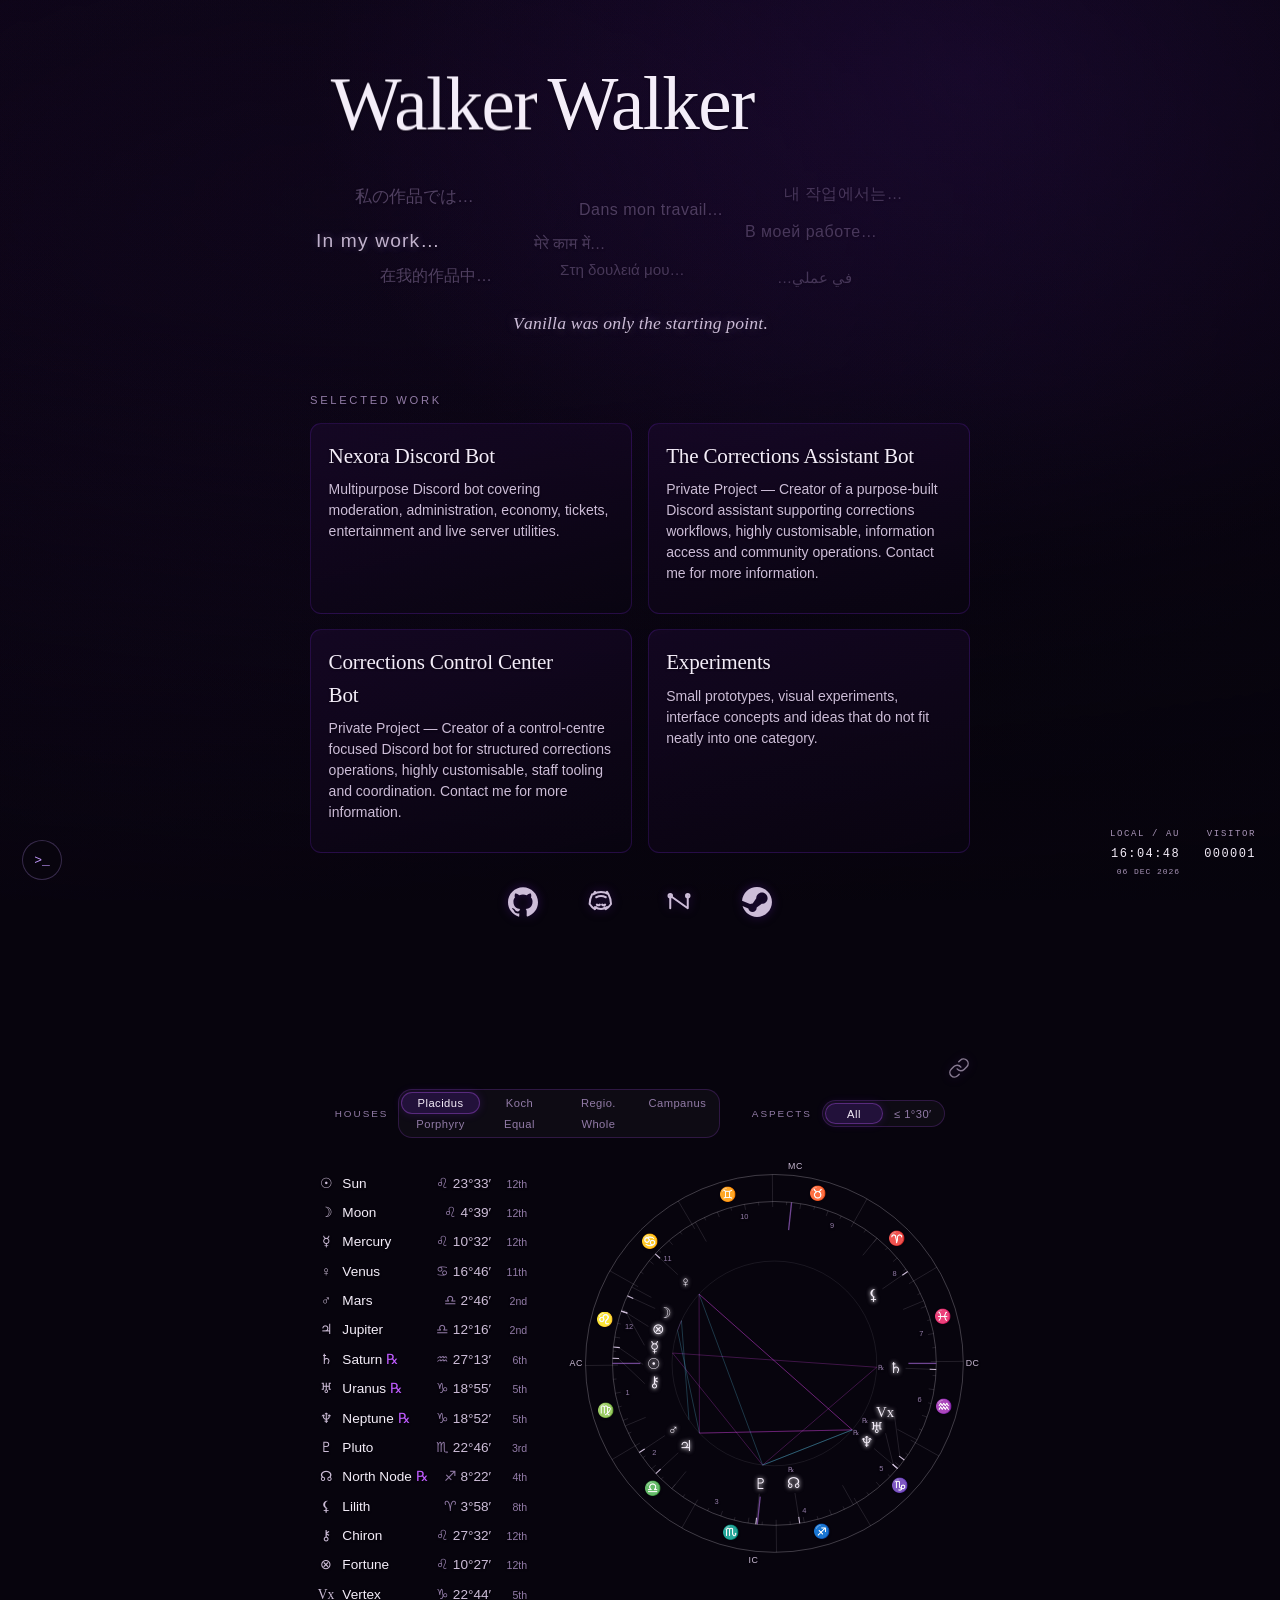
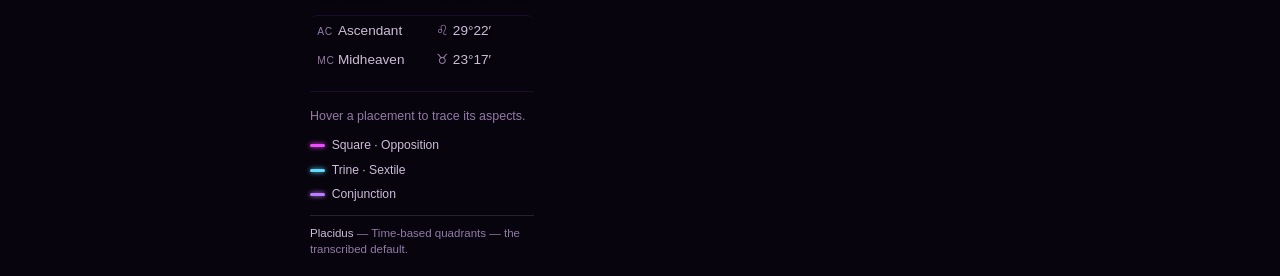
==== commit 6a49e929: "changes" ====
--- a/index.html
+++ b/index.html
@@ -10,7 +10,7 @@
   <!-- Open Graph / social preview -->
   <meta property="og:type" content="website">
   <meta property="og:title" content="Blake Walker — Creative Developer">
-  <meta property="og:description" content="Design, development, 3D and digital experiences.">
+  <meta property="og:description" content="Design, development, digital experiences.">
   <meta property="og:url" content="https://xvbigkillerxv.github.io/BlakeWalker.github.io/">
 
   <link rel="icon" href="data:image/svg+xml,%3Csvg xmlns='http://www.w3.org/2000/svg' viewBox='0 0 32 32'%3E%3Ccircle cx='16' cy='16' r='7' fill='%23d8794c'/%3E%3C/svg%3E">
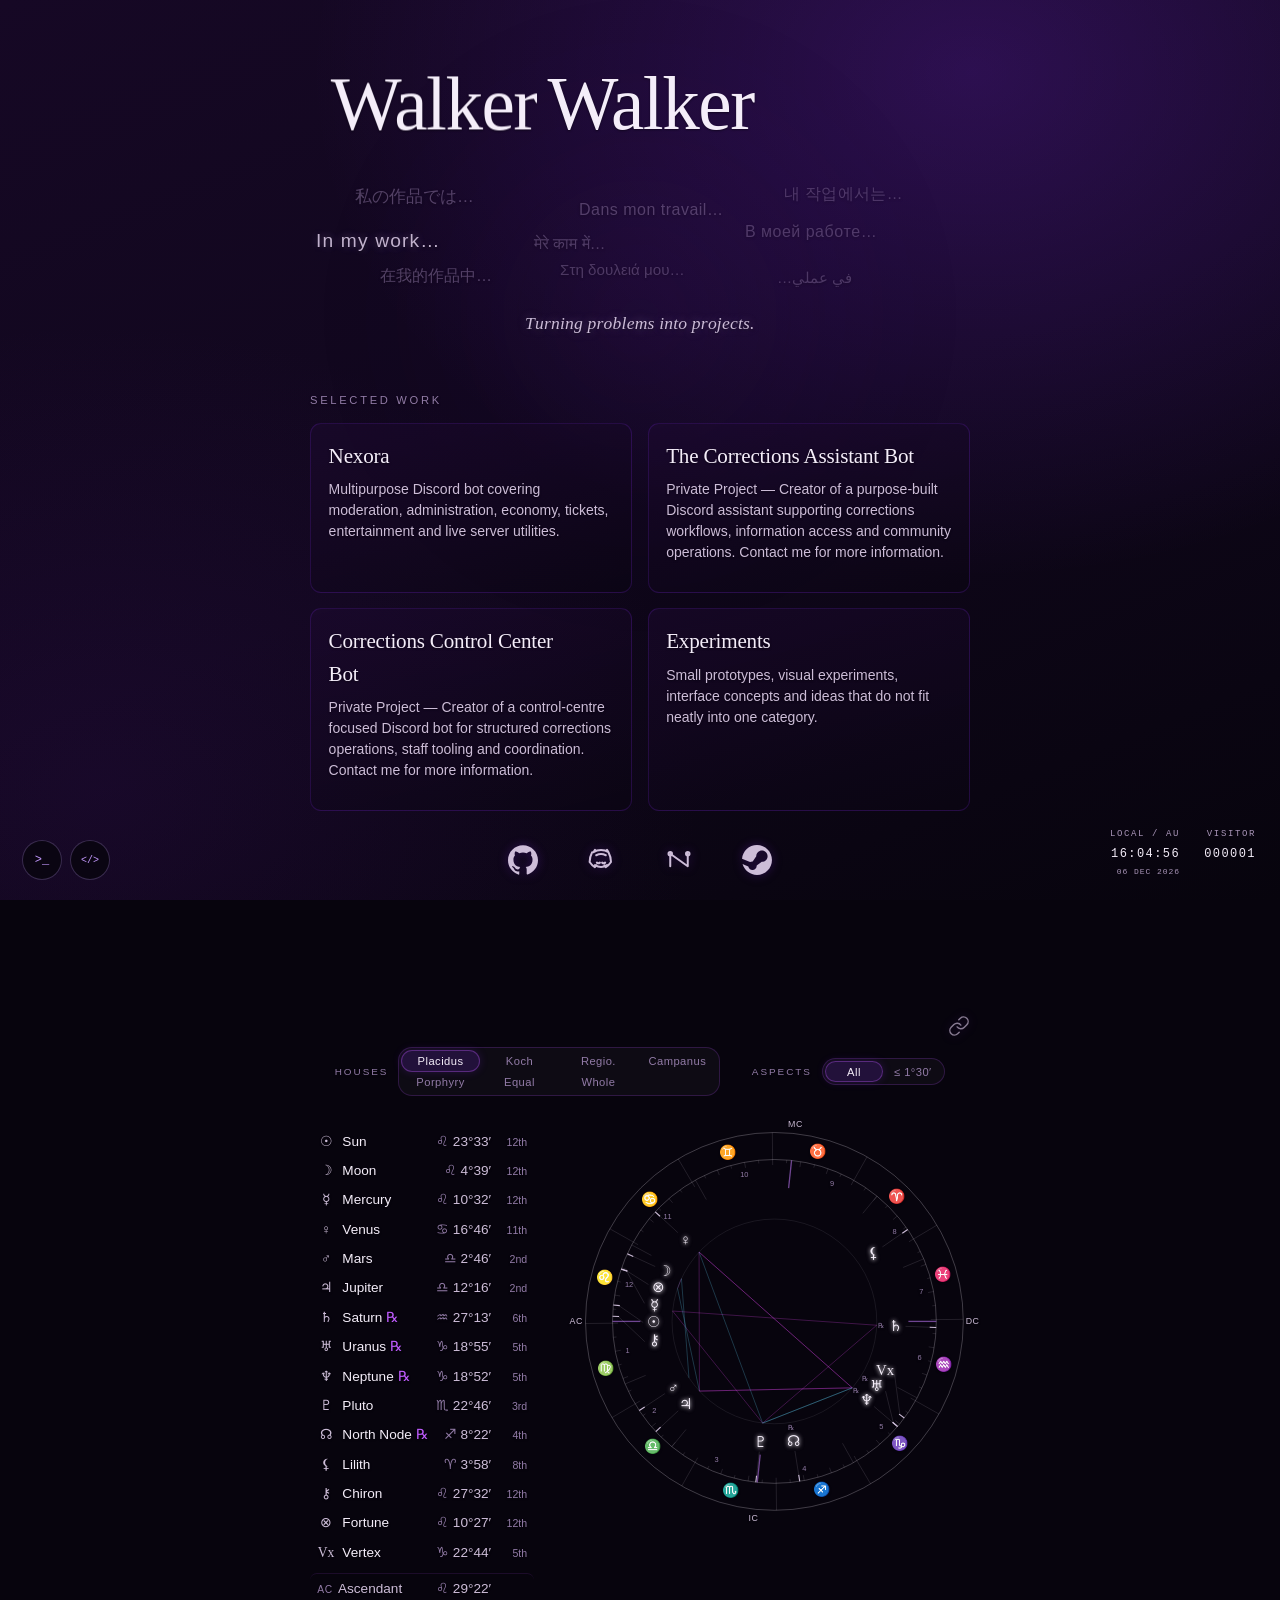
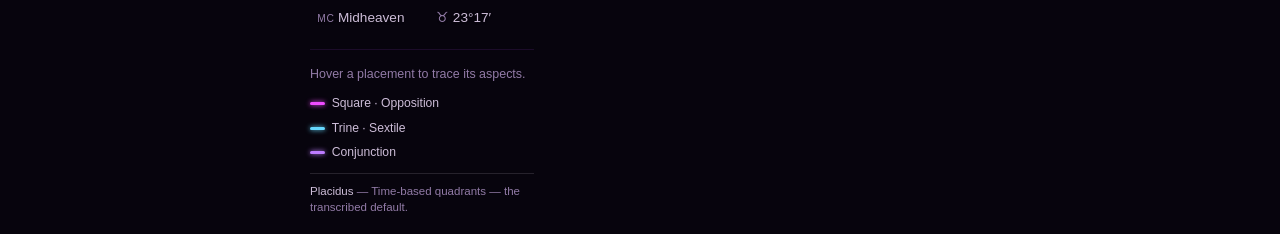
==== commit 765c3179: "Add interactive portfolio upgrades" ====
--- a/index.html
+++ b/index.html
@@ -4,22 +4,19 @@
   <meta charset="utf-8">
   <meta name="viewport" content="width=device-width, initial-scale=1, viewport-fit=cover">
   <title>Blake Walker — Creative Developer</title>
-  <meta name="description" content="Blake Walker — Creative Developer. Design, development, 3D and digital experiences.">
+  <meta name="description" content="Blake Walker — Creative Developer. Discord bots, development, modding and experiments.">
   <meta name="color-scheme" content="dark">
 
-  <!-- Open Graph / social preview -->
   <meta property="og:type" content="website">
   <meta property="og:title" content="Blake Walker — Creative Developer">
-  <meta property="og:description" content="Design, development, digital experiences.">
-  <meta property="og:url" content="https://xvbigkillerxv.github.io/BlakeWalker.github.io/">
+  <meta property="og:description" content="Discord bots, development, modding and experiments.">
+  <meta property="og:url" content="https://xvbigkillerxv.github.io/">
 
-  <link rel="icon" href="data:image/svg+xml,%3Csvg xmlns='http://www.w3.org/2000/svg' viewBox='0 0 32 32'%3E%3Ccircle cx='16' cy='16' r='7' fill='%23d8794c'/%3E%3C/svg%3E">
-  <link rel="stylesheet" href="styles.css">
-  <link rel="stylesheet" href="extras.css?v=3">
+  <link rel="icon" href="data:image/svg+xml,%3Csvg xmlns='http://www.w3.org/2000/svg' viewBox='0 0 32 32'%3E%3Ccircle cx='16' cy='16' r='7' fill='%239b4dff'/%3E%3C/svg%3E">
+  <link rel="stylesheet" href="styles.css?v=fd6f2190">
+  <link rel="stylesheet" href="extras.css?v=interactive1">
 </head>
 <body>
-  <!-- Blurred looping background. Drop assets/bg.webm + assets/bg.mp4 (+ poster.jpg) in.
-       Until then, the CSS oxblood gradient shows through. -->
   <div class="bg" aria-hidden="true">
     <video class="bg__video" autoplay muted loop playsinline preload="auto" poster="assets/poster.jpg">
       <source src="assets/bg.webm" type="video/webm">
@@ -33,57 +30,54 @@
     <div class="screen">
       <header class="hero">
         <h1 class="hero__name reveal" aria-label="Blake Walker — Creative Developer"><span class="spindle" aria-hidden="true"><span class="spindle__track"><span class="spindle__word">Blake</span><span class="spindle__word">creative</span><span class="spindle__word">Walker</span><span class="spindle__word">Blake</span></span></span><span class="spindle__suffix" aria-hidden="true">Walker</span></h1>
-        <p class="hero__tagline" aria-label="In my work…"><span class="tl tl-en" style="left:1%; top:48px; font-size:1.2rem; letter-spacing:.06em; --o:.95; --d:.2s">In my work…</span><span class="tl" aria-hidden="true" style="left:7%; top:6px; font-size:1.05rem; --o:.5; --d:.55s">私の作品では…</span><span class="tl" aria-hidden="true" style="left:68%; top:42px; font-size:1rem; letter-spacing:.03em; --o:.42; --d:.75s">В моей работе…</span><span class="tl" aria-hidden="true" style="left:11%; top:86px; font-size:1rem; --o:.5; --d:.95s">在我的作品中…</span><span class="tl" aria-hidden="true" style="left:74%; top:4px; font-size:.98rem; letter-spacing:.02em; --o:.4; --d:1.15s">내 작업에서는…</span><span class="tl" aria-hidden="true" dir="rtl" style="left:73%; top:88px; font-size:.95rem; --o:.4; --d:1.35s">في عملي…</span><span class="tl" aria-hidden="true" style="left:42%; top:20px; font-size:1rem; letter-spacing:.03em; --o:.47; --d:1.55s">Dans mon travail…</span><span class="tl" aria-hidden="true" style="left:35%; top:54px; font-size:.98rem; --o:.44; --d:1.75s">मेरे काम में…</span><span class="tl" aria-hidden="true" style="left:39%; top:80px; font-size:.95rem; --o:.42; --d:1.95s">Στη δουλειά μου…</span></p>
+
+        <p class="hero__tagline" aria-label="In my work…">
+          <span class="tl tl-en" style="left:1%; top:48px; font-size:1.2rem; letter-spacing:.06em; --o:.95; --d:.2s">In my work…</span>
+          <span class="tl" aria-hidden="true" style="left:7%; top:6px; font-size:1.05rem; --o:.5; --d:.55s">私の作品では…</span>
+          <span class="tl" aria-hidden="true" style="left:68%; top:42px; font-size:1rem; letter-spacing:.03em; --o:.42; --d:.75s">В моей работе…</span>
+          <span class="tl" aria-hidden="true" style="left:11%; top:86px; font-size:1rem; --o:.5; --d:.95s">在我的作品中…</span>
+          <span class="tl" aria-hidden="true" style="left:74%; top:4px; font-size:.98rem; letter-spacing:.02em; --o:.4; --d:1.15s">내 작업에서는…</span>
+          <span class="tl" aria-hidden="true" dir="rtl" style="left:73%; top:88px; font-size:.95rem; --o:.4; --d:1.35s">في عملي…</span>
+          <span class="tl" aria-hidden="true" style="left:42%; top:20px; font-size:1rem; letter-spacing:.03em; --o:.47; --d:1.55s">Dans mon travail…</span>
+          <span class="tl" aria-hidden="true" style="left:35%; top:54px; font-size:.98rem; --o:.44; --d:1.75s">मेरे काम में…</span>
+          <span class="tl" aria-hidden="true" style="left:39%; top:80px; font-size:.95rem; --o:.42; --d:1.95s">Στη δουλειά μου…</span>
+        </p>
+
         <p class="hero__subtag" id="subtag">Ideas become real when you build them.</p>
       </header>
 
       <section class="links" id="selected-work" aria-label="Selected projects">
         <p class="links__eyebrow">Selected work</p>
-        <div class="links__list" id="links">
-          <!-- rendered from links.json (featured), enriched from the GitHub API -->
-        </div>
+        <div class="links__list" id="links"></div>
       </section>
 
-      <!-- Link shelf + Discord card, grouped so main's column gap applies to the
-           pair rather than falling between them. -->
       <div class="elsewhere">
-        <!-- Floating external-link shelf. Icons drift + glow-flicker (desynced per
-             icon via nth-child); shelf.js swaps the native tooltip for a
-             cursor-anchored leader-line readout. -->
         <nav class="shelf" aria-label="Elsewhere">
           <a class="shelf__link" href="https://github.com/XVBIGKILLERXV" target="_blank" rel="noopener" aria-label="GitHub" data-name="GitHub" data-url="github.com/XVBIGKILLERXV"><svg class="shelf__icon shelf__icon--fill" viewBox="0 0 24 24" aria-hidden="true"><path d="M12 .297c-6.63 0-12 5.373-12 12 0 5.303 3.438 9.8 8.205 11.385.6.113.82-.258.82-.577 0-.285-.01-1.04-.015-2.04-3.338.724-4.042-1.61-4.042-1.61C4.422 18.07 3.633 17.7 3.633 17.7c-1.087-.744.084-.729.084-.729 1.205.084 1.838 1.236 1.838 1.236 1.07 1.835 2.809 1.305 3.495.998.108-.776.417-1.305.76-1.605-2.665-.3-5.466-1.332-5.466-5.93 0-1.31.465-2.38 1.235-3.22-.135-.303-.54-1.523.105-3.176 0 0 1.005-.322 3.3 1.23.96-.267 1.98-.399 3-.405 1.02.006 2.04.138 3 .405 2.28-1.552 3.285-1.23 3.285-1.23.645 1.653.24 2.873.12 3.176.765.84 1.23 1.91 1.23 3.22 0 4.61-2.805 5.625-5.475 5.92.42.36.81 1.096.81 2.22 0 1.606-.015 2.896-.015 3.286 0 .315.21.69.825.57C20.565 22.092 24 17.592 24 12.297c0-6.627-5.373-12-12-12"/></svg></a>
-          <a class="shelf__link" href="https://discord.com/users/xvbigkillervx" target="_blank" rel="noopener" aria-label="Discord" data-name="Discord" data-url="discord.com/users/xvbigkillervx"><svg class="shelf__icon shelf__icon--stroke" viewBox="0 0 24 24" aria-hidden="true"><path d="M8.2 8.2c2.5-1.2 5.1-1.2 7.6 0M7.2 16.1c3.2 2 6.4 2 9.6 0M8.7 14.1c.8.7 1.6.7 2.4 0M12.9 14.1c.8.7 1.6.7 2.4 0"/><path d="M6 5.8C8 4.4 10 4 12 4s4 .4 6 1.8c1.3 2.5 2 5.1 2 7.8-1.2 1.8-2.6 3.2-4.2 4.2l-1.1-1.5M18 5.8l-1.2-2M6 5.8l1.2-2M8.2 16.3l-1.1 1.5c-1.6-1-3-2.4-4.2-4.2 0-2.7.7-5.3 2-7.8"/></svg></a>
+          <a class="shelf__link" href="https://discord.com/users/417191267546562560" target="_blank" rel="noopener" aria-label="Discord" data-name="Discord" data-url="discord.com/users/417191267546562560"><svg class="shelf__icon shelf__icon--stroke" viewBox="0 0 24 24" aria-hidden="true"><path d="M8.2 8.2c2.5-1.2 5.1-1.2 7.6 0M7.2 16.1c3.2 2 6.4 2 9.6 0M8.7 14.1c.8.7 1.6.7 2.4 0M12.9 14.1c.8.7 1.6.7 2.4 0"/><path d="M6 5.8C8 4.4 10 4 12 4s4 .4 6 1.8c1.3 2.5 2 5.1 2 7.8-1.2 1.8-2.6 3.2-4.2 4.2l-1.1-1.5M18 5.8l-1.2-2M6 5.8l1.2-2M8.2 16.3l-1.1 1.5c-1.6-1-3-2.4-4.2-4.2 0-2.7.7-5.3 2-7.8"/></svg></a>
           <a class="shelf__link" href="#selected-work" aria-label="Nexora" data-name="Nexora" data-url="#selected-work"><svg class="shelf__icon shelf__icon--stroke" viewBox="0 0 24 24" aria-hidden="true"><path d="M5 17V7l14 10V7"/><circle cx="5" cy="7" r="1.4"/><circle cx="19" cy="7" r="1.4"/></svg></a>
-          <a class="shelf__link" href="https://steamcommunity.com/profiles/76561199234658717/" target="_blank" rel="noopener" aria-label="Steam" data-name="Steam" data-url="https://steamcommunity.com/profiles/76561199234658717/"><svg class="shelf__icon shelf__icon--fill" viewBox="0 0 24 24" aria-hidden="true"><path d="M11.979 0C5.678 0 .511 4.86.022 11.037l6.432 2.658c.545-.371 1.203-.59 1.912-.59.063 0 .125.004.188.006l2.861-4.142V8.91c0-2.495 2.028-4.524 4.524-4.524 2.494 0 4.524 2.031 4.524 4.527s-2.03 4.525-4.524 4.525h-.105l-4.076 2.911c0 .052.004.105.004.159 0 1.875-1.515 3.396-3.39 3.396-1.635 0-3.016-1.173-3.331-2.727L.436 15.27C1.862 20.307 6.486 24 11.979 24c6.627 0 11.999-5.373 11.999-12S18.605 0 11.979 0z"/></svg></a>
+          <a class="shelf__link" href="https://steamcommunity.com/profiles/76561199234658717/" target="_blank" rel="noopener" aria-label="Steam" data-name="Steam" data-url="steamcommunity.com"><svg class="shelf__icon shelf__icon--fill" viewBox="0 0 24 24" aria-hidden="true"><path d="M11.979 0C5.678 0 .511 4.86.022 11.037l6.432 2.658c.545-.371 1.203-.59 1.912-.59.063 0 .125.004.188.006l2.861-4.142V8.91c0-2.495 2.028-4.524 4.524-4.524 2.494 0 4.524 2.031 4.524 4.527s-2.03 4.525-4.524 4.525h-.105l-4.076 2.911c0 .052.004.105.004.159 0 1.875-1.515 3.396-3.39 3.396-1.635 0-3.016-1.173-3.331-2.727L.436 15.27C1.862 20.307 6.486 24 11.979 24c6.627 0 11.999-5.373 11.999-12S18.605 0 11.979 0z"/></svg></a>
         </nav>
 
-        <!-- Live Discord presence (Lanyard). Stays hidden until the account is
-             monitored by Lanyard; see the header of discord.js for the one-time setup. -->
         <section class="presence" id="presence" aria-label="Discord presence">
-          <div class="presence__card" id="presence-card">
-            <!-- rendered from Lanyard by discord.js -->
-          </div>
+          <div class="presence__card" id="presence-card"></div>
         </section>
       </div>
     </div>
-    <!-- Interactive natal chart -->
+
     <section class="chart" id="natalchart" aria-label="Natal chart">
       <a class="chart__anchor" href="#natalchart" aria-label="Link to the natal chart">
         <svg viewBox="0 0 24 24" aria-hidden="true"><path d="M10 13a5 5 0 0 0 7.54.54l3-3a5 5 0 0 0-7.07-7.07l-1.72 1.71"/><path d="M14 11a5 5 0 0 0-7.54-.54l-3 3a5 5 0 0 0 7.07 7.07l1.71-1.71"/></svg>
       </a>
-      <div class="chart__wrap" id="natal">
-        <!-- wheel + placements rendered by natal.js -->
-      </div>
+      <div class="chart__wrap" id="natal"></div>
     </section>
+  </main>
 
-</main>
-
-<script src="app.js"></script>
-<script src="shelf.js"></script>
-<script src="natal.js"></script>
-<script src="discord-config.js"></script>
-<script src="discord.js"></script>
-<script src="extras.js?v=3"></script>
-
+  <script src="app.js"></script>
+  <script src="shelf.js"></script>
+  <script src="natal.js"></script>
+  <script src="discord-config.js"></script>
+  <script src="discord.js"></script>
+  <script src="extras.js?v=interactive1"></script>
 </body>
 </html>
--- a/extras.css
+++ b/extras.css
@@ -1,683 +1,458 @@
 /* =========================================================
-   BLAKE WALKER — EXTRAS
+   BLAKE WALKER — INTERACTIVE UPGRADE
    ========================================================= */
 
 :root {
   --bw-purple: #9b4dff;
   --bw-purple-light: #c49aff;
   --bw-bg: #09050f;
-  --bw-panel: rgba(12, 5, 20, 0.96);
+  --bw-panel: rgba(12, 5, 20, 0.965);
   --bw-border: rgba(196, 154, 255, 0.25);
   --bw-text: #f4edf9;
   --bw-muted: #a995b8;
 }
 
-
-/* =========================================================
-   BOOT SCREEN
-   ========================================================= */
-
+/* Ambient glow */
+.bw-ambient-glow {
+  position: fixed;
+  left: 0;
+  top: 0;
+  width: min(54vw, 720px);
+  aspect-ratio: 1;
+  z-index: 0;
+  border-radius: 50%;
+  pointer-events: none;
+  opacity: .34;
+  background: radial-gradient(circle,
+    rgba(144, 55, 255, .24) 0%,
+    rgba(105, 32, 196, .12) 34%,
+    rgba(60, 18, 102, .05) 55%,
+    transparent 72%);
+  filter: blur(22px);
+  will-change: transform;
+  transition: opacity .45s ease;
+}
+.bw-ambient-glow:not(.is-active) { opacity: .18; }
+main, .bg__scrim, .grain { position: relative; z-index: 1; }
+
+/* Boot */
 .bw-boot {
   position: fixed;
   inset: 0;
-
   z-index: 9999999;
-
   display: flex;
   align-items: center;
   justify-content: center;
-
-  background:
-    radial-gradient(
-      circle at center,
-      #1b0b2d 0%,
-      #09050f 65%
-    );
-
-  color: var(--bw-text);
-
+  background: radial-gradient(circle at center, #1b0b2d 0%, #09050f 65%);
+  color: var(--bw-text);
   opacity: 1;
-
-  transition:
-    opacity 0.7s ease,
-    visibility 0.7s ease;
-}
-
-.bw-boot-hide {
-  opacity: 0;
-  visibility: hidden;
-}
-
+  transition: opacity .7s ease, visibility .7s ease;
+}
+.bw-boot-hide { opacity: 0; visibility: hidden; }
 .bw-boot-inner {
-  width: min(
-    420px,
-    calc(100vw - 50px)
-  );
-
+  width: min(420px, calc(100vw - 50px));
   font-family: monospace;
 }
-
 .bw-boot-title {
   margin-bottom: 30px;
-
-  color:
-    var(--bw-purple-light);
-
+  color: var(--bw-purple-light);
   font-size: 14px;
-
-  letter-spacing: 0.35em;
-}
-
+  letter-spacing: .35em;
+}
 .bw-boot-lines {
   display: flex;
   flex-direction: column;
-
   gap: 8px;
-
   color: var(--bw-muted);
-
   font-size: 11px;
-
-  letter-spacing: 0.13em;
-}
-
+  letter-spacing: .13em;
+}
 .bw-boot-lines div {
   opacity: 0;
-
-  transform:
-    translateY(5px);
-
-  transition:
-    opacity 0.3s ease,
-    transform 0.3s ease;
-}
-
-.bw-boot-lines div.visible {
-  opacity: 1;
-
-  transform:
-    translateY(0);
-}
-
+  transform: translateY(5px);
+  transition: opacity .3s ease, transform .3s ease;
+}
+.bw-boot-lines div.visible { opacity: 1; transform: translateY(0); }
 .bw-boot-ready {
   margin-top: 30px;
-
-  color:
-    var(--bw-purple-light);
-
+  color: var(--bw-purple-light);
   font-size: 10px;
-
-  letter-spacing: 0.3em;
-
-  animation:
-    bwPulse 1s ease-in-out
-    infinite alternate;
-}
-
-@keyframes bwPulse {
-
-  from {
-    opacity: 0.35;
-  }
-
-  to {
-    opacity: 1;
-  }
-
-}
-
-
-/* =========================================================
-   LOCAL TIME + VISITOR
-   ========================================================= */
-
+  letter-spacing: .3em;
+  animation: bwPulse 1s ease-in-out infinite alternate;
+}
+@keyframes bwPulse { from { opacity: .35; } to { opacity: 1; } }
+
+/* Local time + visitor */
 .bw-system-info {
   position: fixed;
-
   right: 24px;
   bottom: 22px;
-
-  z-index: 200;
-
-  display: flex;
-
+  z-index: 600;
+  display: flex;
   gap: 24px;
-
-  color: var(--bw-text);
-
+  color: var(--bw-text);
   font-family: monospace;
-
   text-transform: uppercase;
-
-  pointer-events: none;
-}
-
-.bw-info-block {
-  display: flex;
-  flex-direction: column;
-
-  align-items: flex-end;
-}
-
-.bw-info-label {
-  color: var(--bw-muted);
-
-  font-size: 9px;
-
-  letter-spacing: 0.18em;
-}
-
-.bw-info-value {
-  margin-top: 3px;
-
-  font-size: 12px;
-
-  letter-spacing: 0.12em;
-}
-
-.bw-info-small {
-  margin-top: 2px;
-
-  color: var(--bw-muted);
-
-  font-size: 8px;
-
-  letter-spacing: 0.12em;
-}
-
-.bw-visitor {
-  pointer-events: auto;
-
-  cursor: pointer;
-}
-
-
-/* =========================================================
-   TERMINAL LAUNCHER
-   ========================================================= */
-
-.bw-terminal-launcher {
-  position: fixed;
-
-  left: 22px;
+  pointer-events: none;
+}
+.bw-info-block { display: flex; flex-direction: column; align-items: flex-end; }
+.bw-info-label { color: var(--bw-muted); font-size: 9px; letter-spacing: .18em; }
+.bw-info-value { margin-top: 3px; font-size: 12px; letter-spacing: .12em; }
+.bw-info-small { margin-top: 2px; color: var(--bw-muted); font-size: 8px; letter-spacing: .12em; }
+.bw-visitor { pointer-events: auto; cursor: pointer; }
+
+/* Terminal + developer buttons */
+.bw-terminal-launcher,
+.bw-dev-launcher {
+  position: fixed;
   bottom: 20px;
-
-  z-index: 500;
-
+  z-index: 700;
   width: 40px;
   height: 40px;
-
-  border:
-    1px solid var(--bw-border);
-
+  border: 1px solid var(--bw-border);
   border-radius: 50%;
-
-  background:
-    rgba(9, 5, 15, 0.82);
-
-  color:
-    var(--bw-purple-light);
-
+  background: rgba(9, 5, 15, .84);
+  color: var(--bw-purple-light);
   font-family: monospace;
-
-  font-size: 13px;
-
+  font-size: 12px;
   cursor: pointer;
-
-  backdrop-filter:
-    blur(12px);
-
-  transition:
-    transform 0.2s ease,
-    border-color 0.2s ease,
-    background 0.2s ease;
-}
-
-.bw-terminal-launcher:hover {
-  transform:
-    translateY(-2px);
-
-  border-color:
-    rgba(196, 154, 255, 0.65);
-
-  background:
-    rgba(29, 10, 46, 0.95);
-}
-
-
-/* =========================================================
-   TERMINAL
-   ========================================================= */
-
+  backdrop-filter: blur(12px);
+  transition: transform .2s ease, border-color .2s ease, background .2s ease, box-shadow .2s ease;
+}
+.bw-terminal-launcher { left: 22px; }
+.bw-dev-launcher { left: 70px; font-size: 10px; }
+.bw-terminal-launcher:hover,
+.bw-dev-launcher:hover {
+  transform: translateY(-2px);
+  border-color: rgba(196,154,255,.7);
+  background: rgba(29,10,46,.96);
+}
+.bw-dev-launcher.is-active {
+  border-color: rgba(196,154,255,.9);
+  box-shadow: 0 0 22px rgba(155,77,255,.35), inset 0 0 12px rgba(155,77,255,.1);
+  color: #fff;
+}
+
+/* Terminal */
 .bw-terminal {
   position: fixed;
   inset: 0;
-
   z-index: 999999;
-
   display: flex;
   align-items: center;
   justify-content: center;
-
   padding: 25px;
-
-  background:
-    rgba(3, 1, 6, 0.72);
-
-  backdrop-filter:
-    blur(8px);
-
+  background: rgba(3,1,6,.72);
+  backdrop-filter: blur(8px);
   opacity: 0;
   visibility: hidden;
-
-  transition:
-    opacity 0.25s ease,
-    visibility 0.25s ease;
-}
-
-.bw-terminal.open {
-  opacity: 1;
-  visibility: visible;
-}
-
+  transition: opacity .25s ease, visibility .25s ease;
+}
+.bw-terminal.open { opacity: 1; visibility: visible; }
 .bw-terminal-window {
-  width:
-    min(680px, 100%);
-
-  height:
-    min(480px, 72vh);
-
+  width: min(680px, 100%);
+  height: min(480px, 72vh);
   display: flex;
   flex-direction: column;
-
   overflow: hidden;
-
-  border:
-    1px solid var(--bw-border);
-
+  border: 1px solid var(--bw-border);
   border-radius: 10px;
-
-  background:
-    var(--bw-panel);
-
-  color:
-    var(--bw-text);
-
+  background: var(--bw-panel);
+  color: var(--bw-text);
   font-family: monospace;
-
-  box-shadow:
-    0 25px 80px
-    rgba(0, 0, 0, 0.45);
-}
-
+  box-shadow: 0 25px 80px rgba(0,0,0,.45);
+}
 .bw-terminal-header {
   display: flex;
-
   align-items: center;
   justify-content: space-between;
-
-  padding:
-    13px 16px;
-
-  border-bottom:
-    1px solid var(--bw-border);
-
-  color:
-    var(--bw-purple-light);
-
+  padding: 13px 16px;
+  border-bottom: 1px solid var(--bw-border);
+  color: var(--bw-purple-light);
   font-size: 10px;
-
-  letter-spacing: 0.18em;
-}
-
+  letter-spacing: .18em;
+}
 .bw-terminal-close {
   border: 0;
-
   background: transparent;
-
   color: var(--bw-muted);
-
   font-size: 19px;
-
   cursor: pointer;
 }
-
 .bw-terminal-output {
   flex: 1;
-
   overflow-y: auto;
-
   padding: 20px;
-
   font-size: 12px;
-
   line-height: 1.75;
-
   scrollbar-width: thin;
 }
-
-.bw-terminal-line {
-  min-height: 1.2em;
-
-  white-space: pre-wrap;
-}
-
-.bw-terminal-line.command {
-  color:
-    var(--bw-purple-light);
-}
-
+.bw-terminal-line { min-height: 1.2em; white-space: pre-wrap; }
+.bw-terminal-line.command { color: var(--bw-purple-light); }
 .bw-terminal-input-row {
   display: flex;
-
   align-items: center;
-
-  padding:
-    13px 18px;
-
-  border-top:
-    1px solid var(--bw-border);
-}
-
-.bw-terminal-prompt {
-  margin-right: 10px;
-
-  color:
-    var(--bw-purple);
-}
-
+  padding: 13px 18px;
+  border-top: 1px solid var(--bw-border);
+}
+.bw-terminal-prompt { margin-right: 10px; color: var(--bw-purple); }
 .bw-terminal-input {
   flex: 1;
-
   border: 0;
-
   outline: 0;
-
   background: transparent;
-
-  color:
-    var(--bw-text);
-
+  color: var(--bw-text);
   font-family: monospace;
-
   font-size: 12px;
 }
 
-
-/* =========================================================
-   DEVELOPER MODE
-   ========================================================= */
-
+/* Project preview */
+.bw-project-preview {
+  position: fixed;
+  left: 0;
+  top: 0;
+  z-index: 550;
+  width: min(355px, calc(100vw - 36px));
+  overflow: hidden;
+  border: 1px solid rgba(196,154,255,.22);
+  border-radius: 14px;
+  background: rgba(10,5,16,.93);
+  color: var(--bw-text);
+  box-shadow: 0 26px 70px rgba(0,0,0,.45);
+  backdrop-filter: blur(18px);
+  opacity: 0;
+  visibility: hidden;
+  pointer-events: none;
+  will-change: transform;
+  transition: opacity .2s ease, visibility .2s ease;
+}
+.bw-project-preview.is-visible { opacity: 1; visibility: visible; }
+.bw-preview-media {
+  position: relative;
+  aspect-ratio: 16 / 9;
+  overflow: hidden;
+  background: #10071b;
+  border-bottom: 1px solid var(--bw-border);
+}
+.bw-preview-media img,
+.bw-preview-media video {
+  display: block;
+  width: 100%;
+  height: 100%;
+  object-fit: cover;
+}
+.bw-preview-media video { background: #09050f; }
+.bw-preview-fallback {
+  width: 100%;
+  height: 100%;
+  display: grid;
+  place-items: center;
+  padding: 24px;
+  background:
+    radial-gradient(circle at 70% 30%, rgba(155,77,255,.3), transparent 42%),
+    linear-gradient(145deg, #140921, #09050f);
+  color: rgba(244,237,249,.82);
+  font: 12px/1.4 monospace;
+  letter-spacing: .12em;
+  text-transform: uppercase;
+  text-align: center;
+}
+.bw-preview-content { padding: 15px 16px 17px; }
+.bw-preview-kicker,
+.bw-preview-meta {
+  color: var(--bw-muted);
+  font: 8px/1.55 monospace;
+  letter-spacing: .13em;
+  text-transform: uppercase;
+}
+.bw-preview-title {
+  margin: 6px 0 7px;
+  color: var(--bw-text);
+  font: 500 19px/1.1 Georgia, "Times New Roman", serif;
+}
+.bw-preview-blurb {
+  margin-top: 9px;
+  color: rgba(244,237,249,.72);
+  font: 10px/1.55 monospace;
+}
+
+/* Scroll reveals */
+.bw-scroll-reveal {
+  opacity: 0;
+  filter: blur(6px);
+  transform: translateY(16px);
+  transition:
+    opacity .85s cubic-bezier(.2,.7,.2,1) var(--bw-reveal-delay, 0ms),
+    transform .85s cubic-bezier(.2,.7,.2,1) var(--bw-reveal-delay, 0ms),
+    filter .85s ease var(--bw-reveal-delay, 0ms);
+}
+.bw-scroll-reveal.is-visible {
+  opacity: 1;
+  filter: blur(0);
+  transform: translateY(0);
+}
+
+/* Dev mode */
 html.bw-dev-mode body {
-  background-color:
-    #050208 !important;
-
+  background-color: #050208 !important;
   background-image:
-    linear-gradient(
-      rgba(157, 77, 255, 0.10)
-      1px,
-      transparent 1px
-    ),
-    linear-gradient(
-      90deg,
-      rgba(157, 77, 255, 0.10)
-      1px,
-      transparent 1px
-    ) !important;
-
-  background-size:
-    32px 32px !important;
-}
-
-
-/* DEV MODE TOP LEFT */
-
+    linear-gradient(rgba(157,77,255,.10) 1px, transparent 1px),
+    linear-gradient(90deg, rgba(157,77,255,.10) 1px, transparent 1px) !important;
+  background-size: 32px 32px !important;
+}
 html.bw-dev-mode body::before {
-  content:
-    "DEV MODE // BLAKE.WALKER";
-
-  position: fixed;
-
+  content: "DEV MODE // BLAKE.WALKER";
+  position: fixed;
   top: 16px;
   left: 16px;
-
-  z-index: 9999998;
-
-  padding:
-    8px 11px;
-
-  border:
-    1px solid
-    rgba(196, 154, 255, 0.55);
-
-  background:
-    rgba(9, 5, 15, 0.95);
-
-  color:
-    #c49aff;
-
-  font-family:
-    monospace;
-
-  font-size:
-    10px;
-
-  letter-spacing:
-    0.16em;
-
-  pointer-events:
-    none;
-}
-
-
-/* DEV MODE TOP RIGHT */
-
+  z-index: 999998;
+  padding: 8px 11px;
+  border: 1px solid rgba(196,154,255,.55);
+  background: rgba(9,5,15,.95);
+  color: #c49aff;
+  font: 10px/1 monospace;
+  letter-spacing: .16em;
+  pointer-events: none;
+}
 html.bw-dev-mode body::after {
   content:
     "ENV / PRODUCTION\A"
     "HOST / GITHUB PAGES\A"
     "OWNER / BLAKE WALKER\A"
     "SYSTEM / ONLINE";
-
   white-space: pre;
-
-  position: fixed;
-
+  position: fixed;
   top: 16px;
   right: 16px;
-
-  z-index: 9999998;
-
-  padding:
-    10px 12px;
-
-  border:
-    1px solid
-    rgba(196, 154, 255, 0.35);
-
-  background:
-    rgba(9, 5, 15, 0.95);
-
-  color:
-    #a995b8;
-
-  font-family:
-    monospace;
-
-  font-size:
-    9px;
-
-  line-height:
-    1.7;
-
-  letter-spacing:
-    0.10em;
-
-  pointer-events:
-    none;
-}
-
-
-/* DEBUG SECTION OUTLINES */
-
+  z-index: 999998;
+  padding: 10px 12px;
+  border: 1px solid rgba(196,154,255,.35);
+  background: rgba(9,5,15,.95);
+  color: #a995b8;
+  font: 9px/1.7 monospace;
+  letter-spacing: .1em;
+  pointer-events: none;
+}
 html.bw-dev-mode main,
 html.bw-dev-mode header,
-html.bw-dev-mode footer,
 html.bw-dev-mode section,
-html.bw-dev-mode nav {
-  outline:
-    1px dashed
-    rgba(196, 154, 255, 0.32)
-    !important;
-
-  outline-offset:
-    -1px;
-}
-
-
-/* LINKS */
-
-html.bw-dev-mode a {
-  outline:
-    1px dotted
-    rgba(155, 77, 255, 0.30);
-}
-
-
-/* BUTTONS */
-
+html.bw-dev-mode nav,
+html.bw-dev-mode .elsewhere {
+  outline: 1px dashed rgba(196,154,255,.28) !important;
+  outline-offset: -1px;
+}
+html.bw-dev-mode .hero { position: relative; }
+html.bw-dev-mode .hero::after {
+  content: "SECTION_01 / IDENTITY";
+  position: absolute;
+  left: 4px;
+  bottom: 4px;
+  color: #9b4dff;
+  font: 8px monospace;
+  letter-spacing: .12em;
+}
+html.bw-dev-mode .links { position: relative; }
+html.bw-dev-mode .links::after {
+  content: "SECTION_02 / SELECTED_WORK";
+  display: block;
+  margin-top: 8px;
+  color: #9b4dff;
+  font: 8px monospace;
+  letter-spacing: .12em;
+}
+html.bw-dev-mode .presence::after {
+  content: "MODULE / DISCORD_PRESENCE";
+  display: block;
+  margin-top: 6px;
+  color: #9b4dff;
+  font: 8px monospace;
+  letter-spacing: .12em;
+}
+html.bw-dev-mode .chart { position: relative; }
+html.bw-dev-mode .chart::after {
+  content: "MODULE / NATAL_SYSTEM";
+  position: absolute;
+  left: 14px;
+  bottom: 14px;
+  color: #9b4dff;
+  font: 8px monospace;
+  letter-spacing: .12em;
+  pointer-events: none;
+}
+html.bw-dev-mode a,
 html.bw-dev-mode button {
-  outline:
-    1px dotted
-    rgba(155, 77, 255, 0.35);
-}
-
-
-/* MEDIA */
-
-html.bw-dev-mode img,
-html.bw-dev-mode svg {
-  filter:
-    drop-shadow(
-      0 0 3px
-      rgba(155, 77, 255, 0.28)
-    );
-}
-
-
-/* =========================================================
-   GHOST EASTER EGG
-   ========================================================= */
-
-.bw-ghost-message {
-  position: fixed;
-
+  outline: 1px dotted rgba(155,77,255,.32);
+}
+
+/* Dev transition */
+.bw-dev-transition {
+  position: fixed;
   left: 50%;
   top: 50%;
-
   z-index: 9999999;
-
   display: flex;
   flex-direction: column;
-
+  gap: 8px;
+  min-width: min(430px, calc(100vw - 40px));
+  padding: 18px 22px;
+  transform: translate(-50%, -50%) scale(.97);
+  border: 1px solid rgba(196,154,255,.42);
+  background: rgba(7,3,12,.96);
+  color: var(--bw-purple-light);
+  font: 11px monospace;
+  letter-spacing: .16em;
+  opacity: 0;
+  pointer-events: none;
+  transition: opacity .2s ease, transform .2s ease;
+}
+.bw-dev-transition small {
+  color: var(--bw-muted);
+  font-size: 8px;
+  letter-spacing: .11em;
+}
+.bw-dev-transition.is-visible { opacity: 1; transform: translate(-50%, -50%) scale(1); }
+.bw-dev-transition.is-leaving { opacity: 0; transform: translate(-50%, -50%) scale(1.02); }
+
+/* Ghost easter egg */
+.bw-ghost-message {
+  position: fixed;
+  left: 50%;
+  top: 50%;
+  z-index: 9999999;
+  display: flex;
+  flex-direction: column;
   gap: 7px;
-
-  transform:
-    translate(-50%, -50%)
-    scale(0.96);
-
-  padding:
-    17px 23px;
-
-  border:
-    1px solid var(--bw-border);
-
-  border-radius:
-    8px;
-
-  background:
-    rgba(8, 4, 13, 0.97);
-
-  color:
-    var(--bw-purple-light);
-
-  font-family:
-    monospace;
-
-  font-size:
-    11px;
-
-  letter-spacing:
-    0.16em;
-
-  text-align:
-    center;
-
-  opacity: 0;
-
-  pointer-events:
-    none;
-
-  transition:
-    opacity 0.3s ease,
-    transform 0.3s ease;
-}
-
-.bw-ghost-message.visible {
-  opacity: 1;
-
-  transform:
-    translate(-50%, -50%)
-    scale(1);
-}
-
-.bw-ghost-message small {
-  color:
-    var(--bw-muted);
-
-  font-size:
-    8px;
-
-  letter-spacing:
-    0.14em;
-}
-
-
-/* =========================================================
-   MOBILE
-   ========================================================= */
-
-@media (
-  max-width: 650px
-) {
-
-  .bw-system-info {
-    right: 14px;
-    bottom: 14px;
-
-    gap: 14px;
-  }
-
-  .bw-info-small {
-    display: none;
-  }
-
-  .bw-terminal-launcher {
-    left: 14px;
-    bottom: 14px;
-  }
-
-  .bw-terminal {
-    padding: 12px;
-  }
-
-  .bw-terminal-window {
-    height: 72vh;
-  }
-
-  html.bw-dev-mode
-  body::after {
-    display: none;
-  }
-
-}+  transform: translate(-50%, -50%) scale(.96);
+  padding: 17px 23px;
+  border: 1px solid var(--bw-border);
+  border-radius: 8px;
+  background: rgba(8,4,13,.97);
+  color: var(--bw-purple-light);
+  font: 11px monospace;
+  letter-spacing: .16em;
+  text-align: center;
+  opacity: 0;
+  pointer-events: none;
+  transition: opacity .3s ease, transform .3s ease;
+}
+.bw-ghost-message.visible { opacity: 1; transform: translate(-50%, -50%) scale(1); }
+.bw-ghost-message small { color: var(--bw-muted); font-size: 8px; letter-spacing: .14em; }
+
+/* Reduced motion */
+@media (prefers-reduced-motion: reduce) {
+  .bw-ambient-glow { display: none; }
+  .bw-scroll-reveal { opacity: 1; filter: none; transform: none; transition: none; }
+  .bw-boot-ready { animation: none; }
+}
+
+/* Mobile */
+@media (max-width: 650px) {
+  .bw-system-info { right: 14px; bottom: 14px; gap: 14px; }
+  .bw-info-small { display: none; }
+  .bw-terminal-launcher { left: 14px; bottom: 14px; }
+  .bw-dev-launcher { left: 62px; bottom: 14px; }
+  .bw-terminal { padding: 12px; }
+  .bw-terminal-window { height: 72vh; }
+  .bw-project-preview { display: none; }
+  html.bw-dev-mode body::after { display: none; }
+}
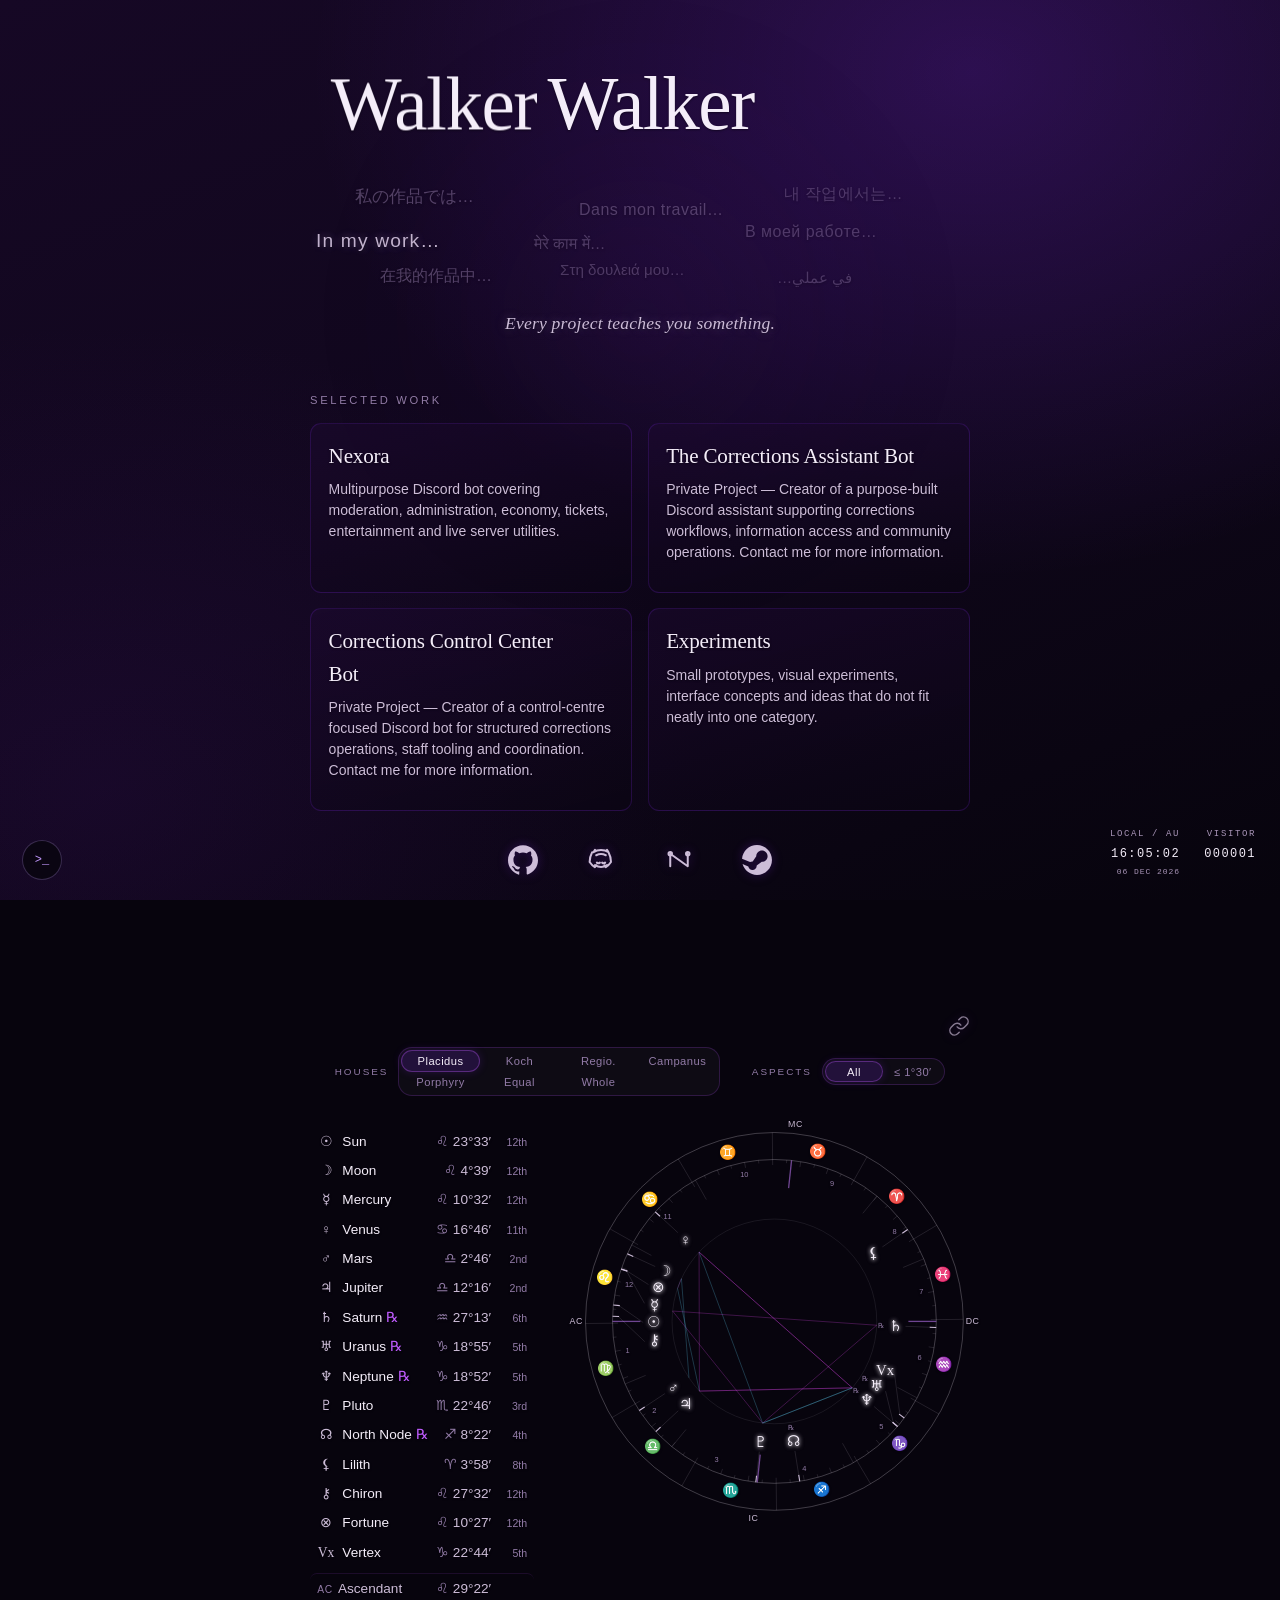
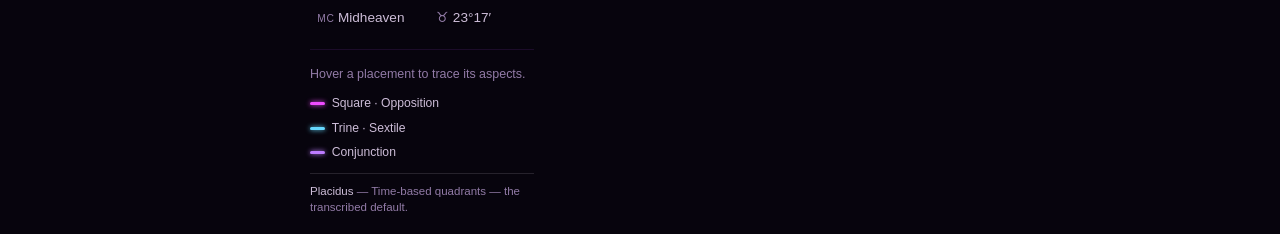
==== commit 9eb41fab: "Update index.html" ====
--- a/index.html
+++ b/index.html
@@ -13,8 +13,8 @@
   <meta property="og:url" content="https://xvbigkillerxv.github.io/">
 
   <link rel="icon" href="data:image/svg+xml,%3Csvg xmlns='http://www.w3.org/2000/svg' viewBox='0 0 32 32'%3E%3Ccircle cx='16' cy='16' r='7' fill='%239b4dff'/%3E%3C/svg%3E">
-  <link rel="stylesheet" href="styles.css?v=fd6f2190">
-  <link rel="stylesheet" href="extras.css?v=interactive1">
+  <link rel="stylesheet" href="styles.css?v=77ecd89f">
+  <link rel="stylesheet" href="extras.css?v=1667c612">
 </head>
 <body>
   <div class="bg" aria-hidden="true">
@@ -73,11 +73,11 @@
     </section>
   </main>
 
-  <script src="app.js"></script>
-  <script src="shelf.js"></script>
-  <script src="natal.js"></script>
-  <script src="discord-config.js"></script>
-  <script src="discord.js"></script>
-  <script src="extras.js?v=interactive1"></script>
+  <script src="app.js?v=7fd6fa54"></script>
+  <script src="shelf.js?v=f6c4e3c4"></script>
+  <script src="natal.js?v=2c11ca07"></script>
+  <script src="discord-config.js?v=53037294"></script>
+  <script src="discord.js?v=719963ea"></script>
+  <script src="extras.js?v=81f9d70b"></script>
 </body>
 </html>
--- a/extras.css
+++ b/extras.css
@@ -102,8 +102,7 @@
 .bw-visitor { pointer-events: auto; cursor: pointer; }
 
 /* Terminal + developer buttons */
-.bw-terminal-launcher,
-.bw-dev-launcher {
+.bw-terminal-launcher {
   position: fixed;
   bottom: 20px;
   z-index: 700;
@@ -120,17 +119,10 @@
   transition: transform .2s ease, border-color .2s ease, background .2s ease, box-shadow .2s ease;
 }
 .bw-terminal-launcher { left: 22px; }
-.bw-dev-launcher { left: 70px; font-size: 10px; }
-.bw-terminal-launcher:hover,
-.bw-dev-launcher:hover {
+.bw-terminal-launcher:hover {
   transform: translateY(-2px);
   border-color: rgba(196,154,255,.7);
   background: rgba(29,10,46,.96);
-}
-.bw-dev-launcher.is-active {
-  border-color: rgba(196,154,255,.9);
-  box-shadow: 0 0 22px rgba(155,77,255,.35), inset 0 0 12px rgba(155,77,255,.1);
-  color: #fff;
 }
 
 /* Terminal */
@@ -450,7 +442,6 @@
   .bw-system-info { right: 14px; bottom: 14px; gap: 14px; }
   .bw-info-small { display: none; }
   .bw-terminal-launcher { left: 14px; bottom: 14px; }
-  .bw-dev-launcher { left: 62px; bottom: 14px; }
   .bw-terminal { padding: 12px; }
   .bw-terminal-window { height: 72vh; }
   .bw-project-preview { display: none; }
